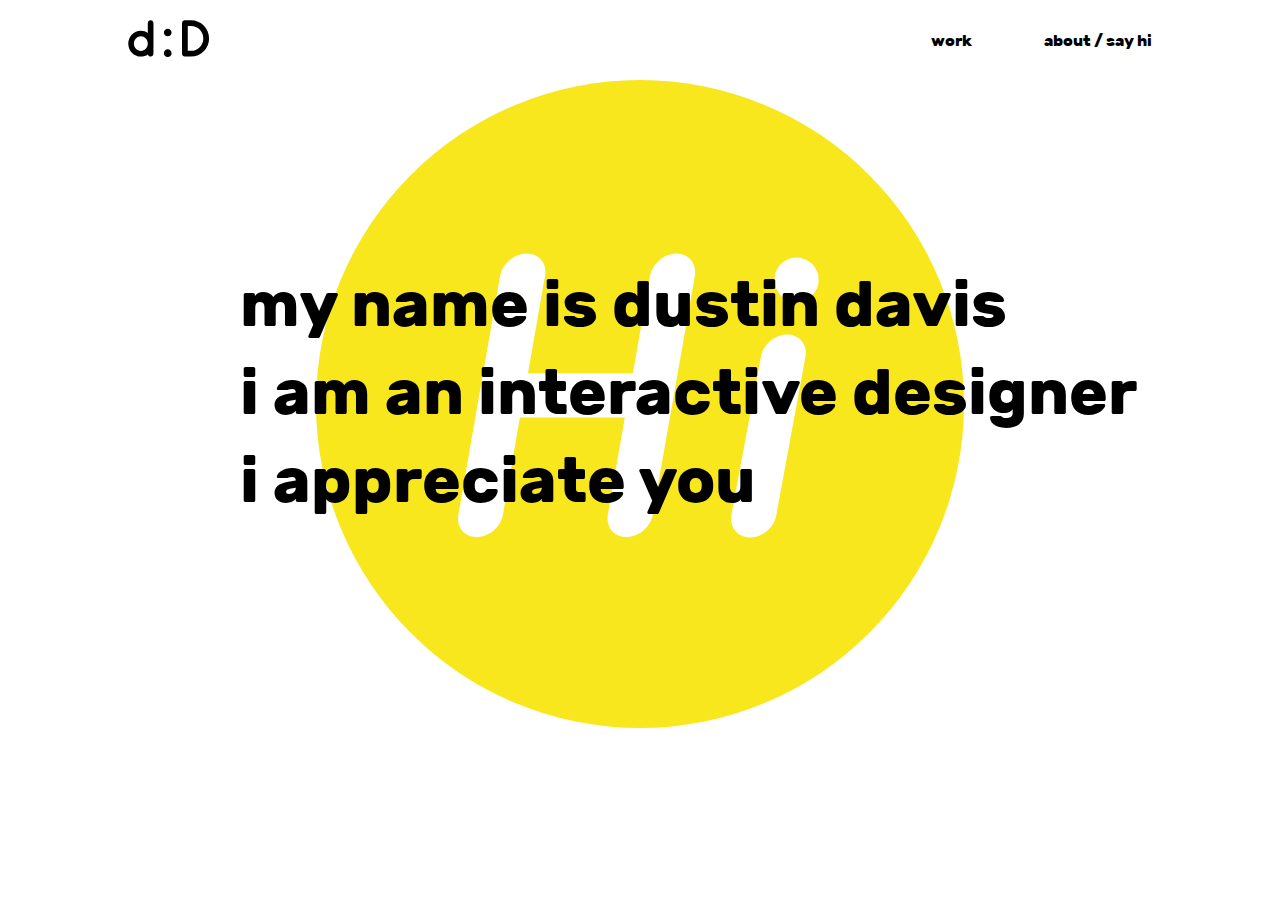
==== index.html @ ab39b5ce "replace junior dev with interactive designer on index" ====
<!DOCTYPE html>
<html>
  <head>
    <meta charset="utf-8">
    <title></title>
    <link rel="stylesheet" href="css/style.css" media="screen" title="no title" charset="utf-8">
  </head>
  <body>
    <div class="splash-animations container">
      <svg class="squigglemouth"version="1.1" id="Layer_1" xmlns="http://www.w3.org/2000/svg" xmlns:xlink="http://www.w3.org/1999/xlink" x="0px" y="0px"
      width="400px" height="400px" viewBox="0 0 200 200" enable-background="new 0 0 200 200" xml:space="preserve">
      <path fill-rule="evenodd" clip-rule="evenodd" fill="#0000FF" d="M148.562,124.019c-0.456,1.495-0.361,4.039-1.62,5.118
      c-1.292,1.106-3.087,1.49-4.553,0.503c-3.637-2.452-1.184-9.304-3.475-12.608c-0.663,1.575,0.051,3.821-0.022,5.499
      c-0.081,1.856-0.114,3.666,0.033,5.521c0.332,4.161,0.929,8.279,0.843,12.464c-0.071,3.334-2.995,6.627-6.522,4.971
      c-3.214-1.505-2.281-6.093-5.061-8.035c-0.984,0.852-0.834,3.869-1.013,5.074c-0.193,1.312-0.15,3.157-1.517,3.863
      c-3.74,1.933-7.462-0.954-8.256-4.576c-0.89-4.063-1.174-8.196-1.457-12.333c-0.255-3.709,0.976-7.062-0.949-10.591
      c-2.181,2.547-1.262,6.312-1.55,9.357c-0.398,3.874,0.734,7.791,0.429,11.68c-0.208,2.643-2.679,7.834-6.101,5.029
      c-2.618-2.146-1.814-6.879-3.214-9.768c-1.666,0.82,0.148,6.246-0.878,7.956c-1.237,2.063-4.437,2.573-5.591,0.13
      c-1.356-2.873-0.79-6.604-0.834-9.664c-0.047-3.191,0.183-6.387,0.062-9.579c-0.054-1.41-0.025-3.026-0.443-4.388
      c-0.226-0.735-1.478-2.224-2.233-0.968c-1.433,2.383,0.162,6.649,0.165,9.245c0.003,2.585,0.067,6.123-2.088,7.985
      c-2.836,2.45-4.762-0.556-5.175-3.112c-0.379-2.347-1.948-7.754-3.093-2.544c-0.693,3.152-0.207,6.554-0.075,9.751
      c0.28,5.224,0.581,12.864-6.596,12.402c-5.395-0.347-5.816-12.193-6.142-15.891c-0.13-1.482-0.613-2.983-0.405-4.484
      c0.204-1.472,0.292-2.223,0.082-3.734c-0.455-3.279-0.513-6.412-1.238-9.674c-1.957,0.181-1.543,4.978-1.492,6.317
      c0.107,2.721-0.218,5.51-0.22,8.245c-0.003,5.071,1.144,10.646-1.407,15.172c-0.91,1.599-3.837,1.657-5.139,0.521
      c-1.876-1.637-2.085-5.017-2.453-7.293c-0.459-2.843-0.884-5.682-1.231-8.54c-0.15-1.238-0.338-6.027-1.76-6.565
      c-0.12,2.223,0.422,4.526-0.071,6.725c-0.419,1.871-2.741,3.96-4.801,3.395c-2.088-0.574-2.811-3.913-3.452-5.644
      c-0.848-2.29-1.21-4.881-1.499-7.292c-0.623-5.205-1.151-10.478-2.091-15.635c-0.438-2.394-1.103-4.748-1.503-7.143
      c-0.15-0.896-0.551-2.176-0.323-3.079c0.255-1.009,0.969-1.415-0.292-2.377c-1.364,5.556,0.327,11.683-1.867,17.043
      c-0.948,2.321-4.992,4.46-6.727,2.188c-1.668-2.186-0.974-5.337-1.532-7.81c-1.215,0.965-0.475,5.971-0.381,7.317
      c0.222,3.209,0.031,6.199-0.335,9.393c-0.228,1.966-1.882,3.567-3.996,3.299c-2.899-0.368-4.214-3.135-4.545-5.873
      c-1.452-12.003,0.351-24.456-3.686-36.121c-1.436,0.588-1.267,4.298-1.271,5.561c-0.011,2.27-0.079,4.709-0.507,6.944
      c-0.669,3.48-2.812,7.329-7.041,5.386c-3.408-1.567-3.258-8.512-3.748-11.642c-0.239-1.523-1.3-5.18-0.334-6.53
      c0.99-1.394-0.204-4.738-0.439-6.298c-0.647-4.287-0.141-8.645-0.586-12.964c-0.388-3.765-1.938-8.734,0.798-11.932
      c2.304-2.693,7.241-4.705,9.315-0.772c0.789,1.494,0.878,11.598,2.167,11.638c0.485-2.526-0.211-6.412,2.189-8.098
      c2.566-1.81,5.47-2.113,7.132,1.003c1.561,2.926,1.081,7.242,1.447,10.458c0.115,1.006-0.418,9.361,1.354,8.986
      c0.233-2.756-1.604-6.156,0.334-8.817c1.839-2.526,5.222-2.738,6.727,0.005c0.62,1.13,0.587,2.576,0.631,3.827
      c0.011,0.311,0.805,4.34,1.6,2.545c0.514-1.13-0.116-2.491-0.15-3.624c-0.049-1.874-0.1-3.655-0.382-5.508
      c-0.422-2.772-1.565-6.892,1.551-8.551c2.953-1.572,5.44,1.7,5.913,4.358c0.578,3.248,0.264,6.615,0.745,9.917
      c0.472,3.241,0.476,6.967,1.915,9.943c1.1-1.377,0.312-3.55,1.171-5.146c1.11-2.065,3.845-2.959,5.967-1.979
      c3.04,1.385,1.771,8.112,3.632,10.694c1.004-1.17,0.998-3.975,1.042-5.432c0.052-1.725,0.065-3.392,0.283-5.1
      c0.209-1.639,0.326-3.812,1.591-5.065c0.911-0.902,3.661-2.509,4.872-1.527c2.981,2.417,2.631,7.678,3.029,11.089
      c0.257,2.207,0.237,11.977,3.056,12.323c1.803-4.036,1.534-8.156,1.435-12.467c-0.1-4.33-0.238-8.943,3.862-11.421
      c4.459-2.695,7.351,3.136,8.225,6.469c0.583,2.224,0.516,4.525,0.832,6.792c0.318,2.286-0.13,5.76,1.021,7.777
      c0.076-1.536-0.376-4.775,0.857-5.889c1.454-1.32,2.828-3.621,5.094-2.165c1.968,1.261,2.322,3.24,2.296,5.368
      c-0.019,1.592,0.356,5.542,2.059,6.279c1.81-3.575,0.287-8.378,0.795-12.238c0.42-3.199,4.731-5.694,6.969-2.661
      c2.467,3.338,1.585,8.914,2.472,12.835c0.669,2.934,2.156,2.401,2.479-0.236c0.269-2.167,0.215-4.277,0.112-6.453
      c-0.198-4.191-1.569-10.011-0.079-14.018c1.163-3.115,4.711-5.75,7.445-2.69c1.032,1.155,1.82,3.836,2.062,5.328
      c0.357,2.212,0.647,4.312,0.807,6.554c0.142,1.933,0.065,3.864,0.27,5.774c0.124,1.147,0.263,5.211,1.321,5.843
      c0.872-4.065-1.244-8.59,0.73-12.493c0.749-1.479,2.234-2.681,3.931-2.511c2.265,0.227,2.786,1.588,3.461,3.511
      c1.555-1.785,0.471-5.187,1.313-7.349c0.846-2.17,3.929-4.212,6.302-3.303c2.5,0.958,2.302,5.221,2.604,7.393
      c0.343,2.458,1.01,6.358,3.372,7.617c2.258-2.167,1.51-8.609,1.119-11.285c-0.516-3.539-0.311-8.409,1.364-11.661
      c1.309-2.542,6.516-5.087,7.894-1.075c0.719,2.09,1.271,4.084,1.291,6.305c0.014,1.604-0.013,4.494,0.998,5.849
      c1.179-3.398,0.03-8.625,4.623-9.872c2.167-0.588,3.061,0.746,3.885,2.56c0.341,0.75,0.206,1.955,0.936,2.447
      c0.984,0.665,1.107-1.523,1.169-1.976c0.358-2.665-0.139-5.568-0.21-8.25c-0.074-2.81-0.66-5.817,2.446-7.212
      c5.953-2.675,4.899,8.377,6.935,11.415c1.164-0.208,0.467-2.302,0.511-3.05c0.09-1.525,1.183-2.846,2.518-3.515
      c3.509-1.758,4.542,1.857,5.084,4.417c0.796-0.53,0.27-3.537,1.003-4.624c0.821-1.218,3.055-3.018,4.474-1.716
      c1.135,1.046,2.479,0.878,3.139,2.675c0.818,2.224,1.174,4.113,1.175,6.546c0.002,4.444,0.559,8.855,0.691,13.302
      c0.054,1.82-0.471,3.732-0.389,5.55c0.106,2.375,0.251,4.763,0.247,7.165c-0.004,2.771,1.245,11.099-3.555,11.008
      c-2.123-0.04-3.053-0.577-3.75-2.575c-0.786-2.256-0.831-4.808-0.996-7.173c-0.16-2.297-0.121-4.72-0.583-6.981
      c-0.753-3.68-2.018-1.152-1.76,1.218c0.227,2.094,0.474,3.94,0.31,6.039c-0.152,1.941-2.082,3.106-3.711,3.914
      c0.032-0.27,0.065-0.539,0.11-0.926c-0.551-0.037-1.073-0.074-1.672-0.117c0,3.833,1.289,7.84,1.698,11.677
      c0.35,3.279,1.623,8.476-0.576,11.39c-1.199,1.589-6.048,3.479-7.272,1.18c-1.861-3.518-1.476-7.266-2.386-11.056
      c-1.884,0.759-1.995,4.741-2.12,6.391c-0.259,3.431,0.385,6.813,0.083,10.237c-0.204,2.262-0.521,4.351-2.803,5.433
      c-1.166,0.553-2.883,0.256-3.883-0.538c-0.958-0.76-0.9-2.104-1.792-2.889c-2.184,2.382-0.36,8.846-0.285,11.703
      c0.085,3.321,0.048,8.226-4.275,8.898c-4.714,0.734-5.211-3.068-5.937-6.797c-0.796-4.094-1.727-8.117-2.308-12.245
      C148.698,123.996,148.631,124.008,148.562,124.019C148.531,124.121,148.631,124.008,148.562,124.019z M52.931,133.715
      c0.906-0.219,0.358-3.118,0.328-3.855c-0.079-1.917-0.338-3.567,0.896-5.175c0.688-0.896,2.084-1.303,3.232-1.145
      c1.886,0.261,2.122,1.472,2.78,3.065c0.826,2.03,2.096,21.029,4.767,20.201c1.161-0.356,0.675-6.409,0.616-7.453
      c-0.152-2.655-0.189-5.328-0.195-7.987c-0.008-4.321-0.852-10.317,1.863-13.909c1.029-1.361,3.605-2.947,5.078-1.266
      c1.706,1.948,1.54,4.617,1.667,7.076c0.141,2.711,0.762,5.402,0.652,8.102c-0.108,2.647,0.272,5.345,0.638,7.961
      c0.291,2.082,0.429,4.555,1.195,6.524c0.215,0.553,2.881,5.109,3.548,3.052c1.64-5.02,0.864-10.251,1.026-15.436
      c0.074-2.365,0.285-4.985,1.517-7.088c0.6-1.024,3.265-1.984,4.32-1.377c1.168,0.673,2.027,1.118,2.611,2.329
      c0.719,1.492,0.532,5.095,1.883,6.034c1.367-3.655-0.181-8.669-0.202-12.484c-0.021-3.846,4.33-6.96,7.641-4.21
      c2.802,2.331,1.275,9.532,1.282,12.727c0.004,2.162-0.029,4.323,0.039,6.485c0.049,1.558-0.302,4.245,0.908,5.445
      c0.299-1.974-0.388-3.981,0.28-5.919c0.494-1.434,2.649-4.458,4.497-3.312c1.761,1.088,2.719,2.974,2.816,5.001
      c0.075,1.564,0.058,4.883,1.984,5.427c1.308-2.274,0.292-6.039,0.109-8.509c-0.225-3.043-0.828-6.732-0.068-9.732
      c0.713-2.79,0.181-5.981,2.937-7.985c2.691-1.956,4.567,1.097,5.019,3.396c0.654,3.365,0.434,6.438,0.335,9.82
      c-0.086,2.934,0.466,6.231,0.893,9.147c0.248,1.69,0.979,5.005,3.177,5.158c1.768,0.131,1.551-6.125,2.241-7.354
      c1.259-2.242,3.521-2.5,5.429-1.143c1.028,0.731,1.965,0.825,2.607,2.003c0.657,1.207,0.199,2.788,0.768,4.064
      c0.304,0.681,1.795,2.783,2.357,1.054c0.483-1.493,0.374-3.323,0.337-4.877c-0.071-3.22-0.719-6.404-0.844-9.626
      c-0.089-2.279-1.812-17.009,3.052-15.526c6.249,1.998,1.796,11.699,5.789,15.051c1.101-2.502,0.231-5.106,3.226-6.433
      c2.763-1.224,4.03,1.323,4.307,3.741c0.312,2.737,0.397,5.46,1.243,8.135c0.493,1.559,0.578,8.011,3.231,7.783
      c2.639-0.227,1.477-5.862,1.379-7.256c-0.242-3.457-0.583-6.844-0.142-10.302c0.221-1.765,2.62-4.149,4.461-4.081
      c2.827,0.095,1.861,3.887,3.789,4.379c2.151-1.475,0.662-7.591,0.637-9.793c-0.042-3.61,0.165-6.941,1.828-10.218
      c0.677-1.335,5.161-3.922,6.047-1.407c0.573,1.609,0.74,2.9,0.898,4.568c0.107,1.132-0.162,4.74,1.162,5.26
      c0.777,0.3,0.952,1.806,2.2,0.987c1.059-0.694,0.873-3.271,0.83-4.312c-0.169-4.15-0.837-8.147-1.57-12.224
      c-0.456-2.538-2.214-7.495-0.881-9.876c0.421-0.752,2.633-1.243,3.326-0.839c1.229,0.729,1.459,0.056,2.356,1.592
      c0.705-2.907-1.804-6.564,0.135-9.243c1.686-2.331,5.906-3.169,6.593,0.225c0.729,3.602,0.614,7.208,1.007,10.842
      c0.147,1.367,0.13,4.236,1.331,5.165c1.332,1.036,1.269-2.32,1.283-2.946c0.074-3.347,0.107-6.806-0.153-10.141
      c-0.265-3.445,0.296-6.958,0.058-10.447c-0.243-3.545-0.362-7.192-0.909-10.705c-0.238-1.531-0.116-3.297-0.65-4.755
      c-0.1-0.273-1.602-1.508-2.156-1.675c-0.764,1.973,0.273,6.159-2.361,7.197c-1.686,0.665-3.13,0.314-3.956-1.263
      c-0.519-0.99-0.209-3.557-1.3-4.107c-1.359,0.83-0.18,3.694-0.61,5.027c-0.613,1.896-3.167,3.158-4.996,2.259
      c-1.824-0.896-2.245-3.239-2.579-5.014c-0.262-1.406-0.374-6.44-1.879-6.999c-1.397,1.188-0.357,5.145-0.269,6.786
      c0.14,2.573,0.354,5.454-0.247,7.983c-0.384,1.616-3.021,4.225-4.738,3.585c-2.806-1.044-1.88-4.181-3.865-5.666
      c-2.262,3.135,0.019,9.55-4.748,10.604c-4.303,0.964-3.785-8.822-4.116-11.194c-0.14-0.995-0.709-4.862-2.46-3.656
      c-1.706,1.171-1.785,4.213-1.966,6.049c-0.47,4.789,0.651,9.456-0.074,14.252c-0.57,3.765-3.013,7.959-7.119,4.809
      c-1.41-1.082-1.807-3.196-2.271-4.827c-0.635-2.228-1.083-4.305-1.427-6.66c-0.103-0.706-0.073-1.913-0.529-2.514
      c-0.825-1.086-1.784,0.517-2.006,1.109c-0.833,2.22-0.108,4.792-0.976,6.988c-0.561,1.422-1.715,3.044-3.331,3.288
      c-2.352,0.356-3.019-2.642-3.712-4.274c-2.893,1.287-0.704,8.619-1.109,11.141c-0.26,1.607-0.417,4.07-2.258,4.721
      c-1.836,0.65-3.43-0.609-4.12-2.204c-1.516-3.506-1.896-9.061-1.642-12.818c0.143-2.109-0.521-4.102-0.848-6.15
      c-0.222-1.39-0.632-4.114-2.267-4.631c-2.505,3.049-1.3,8.62-1.067,12.3c0.253,4.012,1.018,9.354-1.278,12.91
      c-2.734,4.235-6.677,0.707-7.368-2.931c-0.424-2.23-0.683-4.524-0.818-6.789c-0.077-1.302-0.013-4.675-1.648-5.156
      c-1.11,1.752-0.959,4.899-0.815,6.933c0.138,1.937,0.608,7.719-1.62,8.819c-3.125,1.507-5.43,0.325-6.646-2.909
      c-0.992-2.637-0.29-5.777-1.714-8.217c-2.245,2.489,0.536,7.255-2.923,9.484c-4.328,2.79-4.947-3.328-5.039-6.223
      c-0.078-2.452-0.366-4.912-0.597-7.354c-0.094-0.993-0.159-1.994-0.285-2.982c-0.148-1.152-0.9-2.211-1.018-3.311
      c-0.116-1.086-1.789-3.939-3.18-2.885c-1.396,1.057-1.647,3.668-1.751,5.245c-0.291,4.38,0.151,8.594-0.458,12.968
      c-0.375,2.699-1.61,8.464-5.843,6.455c-2.222-1.051-2.67-1.824-3.294-4.226c-0.506-1.945-0.752-3.95-0.985-5.939
      c-0.274-2.314-0.539-4.628-0.746-6.95c-0.194-2.176-0.037-4.7-1.467-6.491c-1.654,2.004-1.438,5.622-1.49,8.102
      c-0.05,2.375-0.085,5.967-1.462,7.99c-1.679,2.467-5.145,1.195-6.201-1.012c-0.696-1.455-1.082-2.936-1.371-4.515
      c-0.177-0.967-0.13-4.581-1.294-4.894c-1.363,2.192-0.395,5.293-2.339,7.222c-1.62,1.606-3.984,1.344-5.269-0.412
      c-3.357-4.588-1.333-11.169-3.493-16.128c-0.655,1.771,0.38,4.256,0.332,6.116c-0.056,2.174-0.685,3.881-2.788,4.662
      c-6.017,2.235-5.354-4.426-6.52-8.035c-1.301-0.082-0.396,4.091-0.287,4.715c0.402,2.246,0.786,4.179-1.808,5.227
      c-4.994,2.016-6.094-2.595-6.221-6.663c-0.136-4.359,0.593-10.345-1.342-14.359c-1.067-2.221-2.129,2.334-2.191,2.779
      c-0.243,1.73,0.066,3.857-1.153,5.319c-0.74,0.888-2.996,2.276-4.18,1.689c-2.304-1.134-2.632-3.716-2.958-6.008
      c-0.352-2.474-0.333-4.849-0.901-7.304c-0.604-2.564-3.19-0.757-3.741,0.904c-1.279,3.859,0.186,8.973,0.42,12.945
      c0.308,5.202,0.42,10.415,0.663,15.619c0.04-0.002,0.079-0.004,0.119-0.004c0-0.76,0-1.521,0-2.281
      c0.642,4.276-0.319,8.555,0.284,12.773c0.261,1.829,0.972,3.546,1.487,5.311c0.623,2.14,2.351,0.251,2.562-0.965
      c0.678-3.891,0.435-7.797,0.987-11.676c0.249-1.752,0.914-3.314,2.566-4.167c1.161-0.599,3.162-1.41,4.125-0.097
      c1.865,2.542,1.934,7.087,2.316,10.113c0.413,3.319,1.033,6.528,1.244,9.883c0.254,4.049,0.119,8.163,0.2,12.223
      c0.065,3.251-0.092,6.983,2.948,8.949c0.333-4.567,0.163-8.999,0.238-13.564c0.039-2.323,0.232-4.204,1.431-6.262
      c0.419-0.719,3.743-3.476,4.382-1.803c0.729,1.915,0.955,3.886,1.045,5.931c0.043,0.984-0.119,2.456,0.521,3.298
      c0.51,0.669,1.355,0.26,1.597-0.41c1.374-3.801,0.547-8.311,0.829-12.292c0.15-2.124,0.39-4.06,1.779-5.771
      c0.938-1.164,3.616-1.37,4.621-0.201c1.35,1.571,1.731,4.478,1.771,6.466c0.051,2.515,0.311,4.714,0.701,7.218
      c0.702,4.502,1.186,9.001,1.752,13.518C49.725,124.611,50.227,130.032,52.931,133.715C53.02,133.693,52.749,133.467,52.931,133.715z
      M42.159,64.84c0.143-1.745,0.573-3.525-0.558-5.136C41.385,61.454,41.712,63.15,42.159,64.84z M83.333,148.645
      c-0.195,0.379-0.376,0.729-0.557,1.08C83.133,149.451,83.504,149.18,83.333,148.645z M192.253,57.466
      c0.049,0.038,0.098,0.079,0.149,0.119c0.096-0.104,0.076-0.194-0.061-0.27C192.318,57.358,192.294,57.399,192.253,57.466
      C192.302,57.504,192.294,57.399,192.253,57.466z"/>
    </svg>

    <svg class="totem" version="1.1" id="Layer_1" xmlns="http://www.w3.org/2000/svg" xmlns:xlink="http://www.w3.org/1999/xlink" x="0px" y="0px"
    width="200px" height="200px" viewBox="0 0 200 200" enable-background="new 0 0 200 200" xml:space="preserve">
      <path fill-rule="evenodd" clip-rule="evenodd" fill="#0000FF" d="M176.712,42.707c-2.321,6.131-7.697,8.173-11.761,12.855
    c-3.659,4.217-6.884,8.831-10.208,13.308c-4.111,5.538-9.371,10.329-14.246,15.184c-4.661,4.644-9.015,9.568-13.611,14.269
    c-2.273,2.324-4.341,4.708-6.229,7.344c-0.663,0.926-4.352,5.38-5.243,2.327c-0.885-3.027,2.585-5.17,4.117-7.231
    c0.254-0.343,1.677-2.083,0.866-2.542c-0.999-0.562-1.679,0.807-2.439,1.255c-0.817,0.482-2.058,0.554-1.88-0.756
    c0.188-1.37,1.454-2.551,2.362-3.488c2.326-2.396,4.684-5.016,6.761-7.632c0.739-0.931,1.238-2.033,2.219-2.76
    c0.888-0.659,3.031-1.341,2.08,0.546c-0.408,0.808-4.66,5.287-3.441,6.026c0.357,0.214,3.916-2.839,4.342-3.226
    c2.576-2.34,5.05-4.75,7.595-7.119c4.789-4.456,9.461-8.876,13.866-13.688c1.21-1.322,11.036-12.616,8.88-13.822
    c-2.665-1.489-10.062,12.657-12.065,10.646c-1.035-1.042,1.963-2.523,1.177-3.195c-0.743-0.637-5.251,5.75-4.842,6.026
    c0.209,0.141,1.694-1.649,2.485-1.597c2.602,0.171-3.588,6.086-4.261,6.657c-2.913,2.474-5.644,5.523-8.216,8.349
    c-0.326,0.358-1.942,2.213-2.384,0.94c-0.456-1.302,1.61-3.071,2.358-3.887c1.354-1.478,2.864-2.805,4.106-4.383
    c0.13-0.166,2.339-2.633,0.943-2.522c-1.346,0.11-3.001,2.131-3.915,3c-1.607,1.527-3.098,3.176-4.718,4.688
    c-1.537,1.435-2.85,3.083-4.389,4.516c-1.396,1.298-3.265,2.535-4.272,4.172c-0.821,1.328-2.25,2.38-3.234,3.602
    c-1.363,1.692-2.679,3.421-4.074,5.087c-2.897,3.458-5.217,7.454-8.329,10.715c-0.967,1.008-2.521,0.851-1.734-0.873
    c0.862-1.909,2.416-3.425,3.334-5.307c1.848-3.779,5.082-7.22,7.717-10.47c2.441-3.009,5.221-5.715,7.631-8.734
    c2.717-3.403,6.383-5.583,9.427-8.611c2.701-2.686,5.361-5.309,8.313-7.732c1.646-1.351,3.284-2.712,4.94-4.054
    c0.68-0.551,1.529-1.118,1.999-1.886c0.613-1-0.776-1.254-1.375-0.827c-1.182,0.84-7.517,7.075-8.88,5.678
    c-1.439-1.472,6.564-6.248,5.079-7.771c-1.156-1.18-13.163,12.169-12.801,12.445c0.054,0.04,6.72-5.134,5.343-1.548
    c-0.94,2.447-4.834,4.908-6.744,6.582c-5.41,4.736-10.379,9.565-14.653,15.441c-1.943,2.671-4.126,5.131-6.076,7.813
    c-0.481,0.661-4.688,7.539-5.627,4.658c-1.045-3.204,10.409-12.118,8.964-13.823c-0.729-0.865-2.552,2.337-3.483,2.275
    c-2.385-0.158,2.743-5.253,3.188-5.601c2.384-1.862,4.584-3.623,6.754-5.757c0.551-0.541,6.042-4.771,5.806-5.208
    c-0.269-0.498-15.651,12.999-17.154,14.532c-1.068,1.088-2.042,2.815-3.492,3.427c-2.57,1.084-1.898-2.191-1.137-3.475
    c2.006-3.376,5.312-6,8.35-8.37c3.138-2.448,5.786-5.519,8.812-8.114c3.584-3.072,6.91-6.568,10.317-9.838
    c0.443-0.426,3.105-2.624,2.661-3.495c-0.855-1.671-3.953,0.858-4.632,1.477c-1.037,0.948-7.301,8.635-8.515,7.492
    c-1.728-1.625,1.502-2.584,1.017-3.374c-0.544-0.878-6.736,6.234-7.397,6.912c-0.397,0.408-3.494,3.253-3.613,1.082
    c-0.03-0.529,1.537-2.091,0.987-2.503c-0.941-0.708-3.457,2.909-4.097,3.6c-0.586,0.634-1.61,2.199-2.531,2.333
    c-1.304,0.189-1.445-1.495-1.119-2.317c1.011-2.543,4.067-4.994,5.974-6.896c2.365-2.36,4.494-4.906,6.529-7.554
    c1.84-2.396,3.814-4.635,5.756-6.944c1.31-1.556,5.395-3.4,3.171,0.228c-0.761,1.241-10.734,12.152-10.121,12.812
    c1.682,1.805,14.269-16.454,16.414-16.234c3.306,0.339-4.221,7.585-5.004,8.388c-0.231,0.236-3.271,3.78-1.918,3.512
    c1.913-0.381,4.446-2.812,5.8-4.159c2.359-2.346,5.747-7.197,1.858-9.835c-3.584-2.432-8.586,0.816-11.285,3.14
    c-3.021,2.601-5.557,5.816-8.356,8.646c-3.022,3.055-6.38,6.437-8.796,9.999c-2.276,3.355-5.881,7.435,0.169,8.259
    c1.087,0.148,3.081,1.531,1.507,2.608c-1.434,0.98-4.856,0.792-4.633,3.395c0.168,1.964,2.941,1.485,3.088,3.155
    c0.136,1.521-1.397,2.969-2.458,3.784c-1.317,1.013-2.912,1.491-2.598,3.543c0.343,2.24,1.702,3.902,1.182,6.342
    c-0.667,3.148-7.176,4.783-7.675,0.896c-0.222-1.734,0.699-4.301-1.165-5.409c-1.925-1.143-4.598,0.476-6.174-1.596
    c-2.235-2.939,4.538-6.25-0.424-8.422c-1.564-0.685-3.091-0.765-3.746-2.656c-0.846-2.44,0.17-4.703,2.052-6.178
    c2.165-1.698,5.044,1.707,6.973-0.278c1.994-2.05,0.638-6.776-1.075-8.629c-0.884,0.284-0.951-1.597-1.48-2.519
    c-1.365-2.378-2.829-4.658-4.345-6.941c-2.651-3.988-5.134-8.338-9.36-10.857c-3.319-1.978-9.259-3.112-12.467-0.189
    c-3.57,3.252,5.197,11.624,6.208,10.75c0.526-0.454-2.621-5.35-3.05-5.892c-0.703-0.888-1.954-2.054-1.906-3.308
    c0.063-1.719,2.26-1.001,2.913-0.22c0.883,1.055,9.871,13.022,10.539,12.531c1.274-0.934-7.345-11.183-7.621-12.493
    c-0.189-0.883,0.951-1.318,1.597-1.232c1.112,0.147,2.088,1.702,2.747,2.477c1.775,2.092,3.621,3.961,5.194,6.252
    c3.138,4.566,6.766,8.656,10.057,13.09c1.456,1.961,0.996,4.159-1.759,2.53c-1.994-1.178-3.178-5.029-5.575-5.234
    c-1.333-0.116,1.241,3.128,0.981,3.979c-0.723,2.379-2.853-0.114-3.49-0.934c-0.583-0.75-6.562-9.498-7.607-8.208
    c-0.476,0.587,1.357,1.821,1.215,2.593c-0.36,1.958-2.947,0.617-3.645-0.211c-2.38-2.814-5.085-5.448-7.828-7.908
    c-0.367-0.329-2.728-2.889-3.208-1.709c-0.479,1.177,1.45,3.226,2.084,4.011c2.344,2.906,5.064,5.544,7.505,8.376
    c2.519,2.921,4.805,5.976,7.194,8.996c1.312,1.659,6.365,5.806,4.573,8.423c-1.666,2.433-5.02-2.124-5.8-3.148
    c-0.168-0.221-1.757-2.822-2.439-1.712c-0.456,0.742,2.353,3.312,2.785,3.818c4.06,4.75,8.536,9.303,12.258,14.309
    c0.344,0.462,2.247,2.653,0.963,3.163c-1.539,0.616-2.401-1.028-3.294-2.009c-2.566-2.82-5.039-5.755-7.423-8.729
    c-3.816-4.76-7.93-9.187-11.774-13.926c-1.161-1.431-2.316-2.828-3.28-4.404c-0.909-1.493,0.635-2.039,1.598-1.083
    c0.753,0.748,4.646,6.842,5.523,6.488c0.598-0.239-6.224-9.226-6.758-10.018c-1.075-1.592-2.243-3.109-3.285-4.726
    c-0.47-0.729-0.937-1.611-1.59-2.198c-0.99-0.889-1.842,0.108-1.218,1.167c1.104,1.861,2.789,3.145,4.026,4.879
    c0.632,0.887,0.671,3.667-1.011,2.369c-1.549-1.195-2.983-2.971-4.054-4.598c-0.805-1.226-2.53-4.495-4.175-4.75
    c-2.209-0.342,0.708,3.528,0.959,3.811c1.617,1.819,3.326,3.549,4.952,5.359c2.883,3.209,6.171,6.288,8.643,9.836
    c2.601,3.736,5.412,7.262,8.216,10.844c1.339,1.713,2.418,3.598,3.747,5.312c1.349,1.739,3.084,4.565,5.004,5.68
    c1.56,0.911,2.609,3.138,3.873,4.411c0.971,0.977,0.654,3.622-0.945,2.348c-3.706-2.948-6.712-7.062-9.689-10.725
    c-2.928-3.601-5.776-7.339-9.011-10.675c-1.586-1.637-3.31-3.106-5.047-4.577c-1.462-1.236-3.765-3.971-5.738-4.215
    c-1.673-0.207,1.896,3.695,2.119,3.93c0.592,0.625,1.57,3.601-0.265,2.461c-3.975-2.469-7.097-8.006-9.957-11.638
    c-0.514-0.652-3.073-3.296-1.912-4.154c1.173-0.866,2.848,1.309,3.619,1.871c0.849,0.616,0.377-0.811,0.258-0.97
    c-0.684-0.918-1.47-1.752-2.275-2.562c-0.759-0.765-1.527-1.53-2.142-2.42c-0.25-0.517-0.593-0.952-1.03-1.308
    c-0.563-0.09-0.768,0.128-0.613,0.656c0.493,0.844,1.877,1.882,1.059,3.041c-0.809,1.144-1.733,0.051-2.451-0.702
    c-2.193-2.299-4.38-5.335-5.914-8.116c-0.466-0.845-1.25-2.222-2.229-2.544c-1.388-0.458-0.153,2.125-0.013,2.357
    c1.722,2.849,3.876,5.538,5.873,8.197c4.197,5.59,8.105,11.412,12.742,16.661c1.253,1.419,10.91,12.88,11.942,12.13
    c1.521-1.105-5.356-6.133-4.696-8.049c0.954-2.768,7.963,5.749,8.792,6.79c1.324,1.664,2.58,3.397,3.968,5.009
    c1.294,1.502,3.171,3.01,3.828,4.946c1.082,3.218-3.014,0.635-3.714-0.068c-1.699-1.699-2.9-1.057-1.293,1.016
    c0.993,1.281,8.491,6.953,5.589,8.557c-2.997,1.659-8.45-5.625-10.178-7.571c-6.628-7.477-13.109-15.455-18.938-23.574
    C40.267,71.62,34.736,64.698,30.132,57.23c-2.15-3.488-4.581-7.065-5.486-11.138c-0.399-1.801-0.042-4.113,0.957-5.68
    c1.255-1.963,3.99,2.929,4.71,3.829c2.633,3.29,5.183,6.921,8.572,9.51c1.623,1.239,3.248,1.636,5.247,1.655
    c2.959,0.03-1.331-3.825-1.643-4.068c-3.199-2.492-6.867-4.668-9.64-7.659c-1.206-1.301-2.565-2.495-2.87-4.342
    c-0.558-3.395,1.643-3.641,3.806-1.9c3.149,2.534,5.835,5.9,9.328,8.005c1.248,0.751,3.394,3.432,4.963,2.833
    c2.089-0.798-3.101-3.575-3.529-3.848c-1.543-0.985-9.285-5.353-5.132-7.501c3.79-1.958,7.836,3.387,10.758,5.357
    c0.897,0.604,5.089,0.862,4.268-1.335c-0.399-1.069-2.851-1.99-3.643-2.974c-2.321-2.89,5.185-5.866,7.219-5.198
    c1.321,0.434,3.13,1.205,2.657,2.978c-0.474,1.779-2.312,2.086-3.006,3.61c-1.891,4.149,8.028,4.436,8.051,1.181
    c0.013-1.785-1.946-2.833-2.083-4.577c-0.147-1.877,1.838-3.016,3.442-3.28c1.742-0.287,3.641,0.084,4.683,1.621
    c1.202,1.779-1.001,2.437-1.951,3.591c-3.069,3.727,7.737,2.958,9.265,2.687c1.75-0.311,4.462-0.44,2.557-2.323
    c-1.937-1.915-4.086-3.445-6.248-5.085c-2.787-2.129-7.499-3.464-10.988-3.362c-3.865,0.114-7.693,2.06-11.488,2.859
    c-3.706,0.781-8.201,1.532-11.133-1.368c-0.845-0.834-2.173-4.261,0.342-3.471c0.647,0.203,4.045,3.142,3.867,0.831
    c-0.172-2.29-7.662-7.248-5.19-9.707c1.604-1.596,7.267,7.212,8.863,5.27c1.012-1.231-6.159-6.732-6.978-7.574
    c-2.037-2.09-7.866-8.027-4.394-11.032c1.323-1.142,8.002,7.32,9.171,8.415c1.435,1.343,2.636,3.284,4.102,4.719
    c0.804,0.786,1.617,1.586,2.512,2.271c0.777,0.6,1.576-0.729,2.095-1.246C61.91,14.05,70.56,9.515,78.267,7.071
    c4.283-1.358,8.293-1.69,12.755-1.583c4.623,0.111,9.747-0.047,14.114,1.535c7.315,2.652,14.45,4.862,20.525,10.054
    c1.401,1.198,2.738,2.578,4.378,3.456c1.652,0.882,2.524,2.789,3.888,1.002c2.836-3.717,5.498-7.603,8.255-11.384
    c0.946-1.297,2.488-3.492,4.282-3.466c1.993,0.029,2.645,1.928,1.807,3.489c-1.875,3.497-5.581,6.553-8.325,9.373
    c-0.696,0.716-4.682,5.917-1.192,4.609c1.893-0.709,5.377-4.295,6.23-6.138c0.599-1.291,1.943-1.668,3.145-1.078
    c1.153,0.566,0.044,2.53-0.44,3.23c-0.596,0.862-5.945,6.564-5.244,7.232c1.638,1.542,4.92-5.827,7.334-4.015
    c2.569,1.926-6.193,7.47-7.428,8.417c-3.379,2.596-8.501,1.352-12.306,0.794c-4.543-0.665-7.466-0.775-11.857,1.033
    c-0.819,0.337-8.269,5.986-6.765,6.707c1.439,0.693,11.333,4.262,12.225,1.583c1.087-3.262-7.535-3.953-1.957-6.504
    c1.709-0.782,4.122-1.067,5.904-0.409c2.597,0.954-1.221,2.623-1.462,3.767c-0.8,3.785,8.347,2.561,4.609-1.53
    c-1.995-2.185,6.527-4.866,8.284-2.625c1.223,1.558-1.699,3.634-2.549,4.668c-1.097,1.335,0.715,3.902,2.273,3.825
    c3.181-0.156,7.232-5.741,9.412-7.815c1.247-1.187,2.631-2.814,4.416-3.161c2.403-0.465,0.668,3.779,0.185,4.492
    c-2.121,3.124-7.769,6.344-7.763,10.407c0.007,2.352,3.219-0.355,3.562-0.717c1.498-1.583,2.9-3.112,4.267-4.81
    c1.254-1.559,2.818-2.828,4.125-4.342c1.531-1.776,3.311-4.214,5.695-4.852c4.384-1.171,1.544,3.689,0.644,5.337
    c-1.533,2.808-3.372,5.164-5.673,7.387c-1.438,1.391-5.095,4.389-5.616,6.344c-0.267,1.008-1.261,1.356-1.674,2.244
    c-0.688,1.474,0.465,2.02,1.734,1.34c2.812-1.502,4.677-4.704,7.014-6.778c2.205-1.954,4.042-4.528,6.104-6.665
    c2.114-2.191,4.3-5.637,7.249-6.682C177.574,33.018,176.712,39.856,176.712,42.707C176.582,43.05,176.712,40.591,176.712,42.707z
    M86.741,26.827c-0.181,1.638,0.479,3.413,0.885,4.981c0.62,2.387,2.385,3.576,3.603,5.553c0.72,1.162,3.906,1.037,3.104-0.544
    c-0.972-1.896-1.552-2.94,1.024-3.972c1.681-0.673,3.75-0.427,4.625,1.378c0.665,1.38-1.266,3.021,1.147,3.801
    c2.853,0.92,5.13-7.27,5.37-9.03c0.973-7.158,1.649-21.274-8.526-21.687C88.161,6.91,85.719,19.227,86.741,26.827
    C86.646,27.68,86.568,25.545,86.741,26.827z M50.989,31.081c0.645-0.038,1.265-0.007,1.64-0.635c0.628-1.039-1.68-0.68-1.898-1.471
    c-0.405-1.466,1.996-1.665,2.759-1.315c1.185,0.542,3.048,1.964,4.423,1.64c1.945-0.459,3.84-1.172,5.655-2.008
    c3.076-1.417,6.089,2.636,9.568,1.976c3.448-0.653,4.836,4.357,7.714,5.409c1.527,0.558,2.773,0.642,3.783,2.087
    c0.413,0.59,1.957,2.853,2.84,1.187c0.577-1.091-1.697-3.132-2.182-3.881c-0.855-1.323-1.506-2.979-2.1-4.444
    c-1.32-3.255-2.003-7.534-1.174-10.972c0.493-2.034,0.985-4.062,1.5-6.091c0.211-0.845,2.317-3.859,1.675-4.587
    c-2.122-2.424-5.195,7.334-5.437,8.044c-0.648,1.899-0.23,4.692-0.034,6.646c0.107,1.05,2.308,5.378,0.811,5.561
    c-2.399,0.294-2.785-6.825-2.954-8.294c-0.202-1.756-0.098-3.59,0.275-5.319c0.139-0.644,1.544-3.172,1.065-3.774
    c-1.592-1.997-3.373,6.085-3.4,6.581c-0.175,3.177,0.027,7.079,2.008,9.73c0.583,0.777-0.257,1.284-0.976,0.972
    c-1.312-0.571-1.982-2.244-2.361-3.495c-0.982-3.245-0.804-6.505-1.537-9.744c-0.115-0.509-0.553-1.779-1.159-0.757
    c-0.668,1.127-0.217,3.425-0.206,4.69c0.014,1.568,0.626,3.221,0.938,4.752c0.128,0.628-0.111,3.931-1.462,2.865
    c-2.609-2.068-1.086-7.572-3.008-10.15c-1.301-1.757-0.634,3.196-0.601,3.368c0.309,1.597,0.714,3.163,0.842,4.783
    c0.068,0.852-0.937,1.758-1.681,1.026c-1.081-1.064-1.633-3.523-2.267-4.903c-0.192-0.42-1.611-3.123-2.173-1.477
    c-0.421,1.232,0.892,2.913,1.295,4.037c0.226,0.629,0.778,2.095-0.164,2.451c-1.435,0.545-1.956-1.082-2.742-1.983
    c-0.443-0.517-0.959-0.947-1.549-1.288c-0.335-0.188-1.89-0.021-1.085,0.684c0.879,0.768,1.779,2.623,0.962,3.703
    c-0.678,0.897-2.886,0.164-3.551-0.366c-1.263-1.003-2.982-1.295-4.408-0.466C48.071,27.341,47.455,30.795,50.989,31.081
    C51.228,31.067,50.819,31.067,50.989,31.081z M93.517,49.59c-0.711,0.102-5.083-0.214-4.714-1.766c0.546-2.3,6.206,0.917,6.94-0.974
    c0.426-1.116-2.418-1.627-2.964-1.649c-2.535-0.107-4.272-0.091-6.722,0.568c-3.785,1.021,0.082,6.788,0.906,8.29
    c1.946,3.549,3.159,8.956,6.374,11.581c2.131,1.742,1.613-0.36,2.903-1.159c1.672-1.037,1.191,1.499,2.182,1.348
    c3.154-0.485,5.901-5.061,7.434-7.347c2.057-3.07,5.363-7.072,5.021-10.939c-0.215-2.513-2.341-2.195-4.213-2.168
    c-1.958,0.028-4.01-0.703-5.951-0.139c-1.716,0.5,1.636,0.514,1.668,0.511c1.129-0.123,3.85-0.13,3.606,1.58
    c-0.359,2.581-7.244-0.045-6.977,1.804c0.125,0.87,4.99-0.495,5.816,0.835c1.287,2.072-4.707,2.239-5.498,2.55
    c-0.244,0.096-1.619,1.135-0.292,1.161c1.201,0.024,2.986-0.79,4.121-0.172c2.946,1.605-4.073,3.556-4.132,3.702
    c-0.37,0.886,5.166,1.572,1.921,3.339c-0.617,0.335-1.905,0.122-2.391,0.644c-0.625,0.673-0.111,2.521-1.603,2.281
    c-1.097-0.177-0.927-1.382-0.765-2.145c0.172-0.8-1.767-0.719-2.276-0.89c-2.237-0.741,3.509-2.161,1.786-2.953
    c-1.088-0.5-5.302,0.423-3.84-2.219c0.52-0.94,1.592-0.322,2.408-0.594c0.092-0.031,3.11-0.123,1.524-0.943
    c-1.103-0.571-6.368,0.098-5.614-2.388c0.518-1.677,5.636,0.457,5.618-1.284C95.79,49.384,93.571,49.59,93.517,49.59
    C92.298,49.765,93.928,49.59,93.517,49.59z M126.819,25.832c-0.032-0.644,0.085-5.116-1.32-4.677
    c-0.888,0.277-0.382,4.224-0.484,5.012c-0.15,1.151-2.175,3.538-2.222,1.212c-0.055-2.464,0.186-4.946,0.147-7.424
    c-0.01-0.704-0.931-3.879-2.104-3.505c-1.155,0.368,0.139,4.495,0.19,5.326c0.11,1.76,0.15,4.314-1.052,5.757
    c-1.797,2.156-1.421-3.026-1.363-3.602c0.235-2.333,0.081-4.601-0.574-6.855c-0.058-0.198-2.142-5.117-2.573-3.427
    c-0.424,1.663,0.655,3.991,0.972,5.618c0.448,2.307,0.131,4.808-0.508,7.054c-0.143,0.501-2.45,4.182-2.686,1.885
    c-0.212-2.184,0.519-4.492,0.729-6.656c0.231-2.378,0.011-4.722-1.004-6.91c-0.253-0.545-2.513-4.274-3.474-3.566
    c-0.447,0.332,1.741,7.083,1.839,8.113c0.4,4.208-0.552,7.565-1.927,11.48c-0.421,1.199-3.932,6.819-3.12,7.785
    c1.031,1.237,1.644-0.188,2.1-0.911c0.711-1.128,2.207-0.375,3.106-1.31c1.991-2.079,1.396-4.969,4.709-5.81
    c1.564-0.398,2.78,1.062,4.338,0.666c1.272-0.323,2.023-1.545,3.261-1.891c2.93-0.816,5.019,1.903,7.735,1.054
    c1.626-0.509,3.185-1.719,4.876-0.694c1.17,0.709-0.869,2.373,0.929,2.484c1.561,0.097,2.343-1.352,1.776-2.682
    c-0.589-1.383-1.791-1.399-3.076-1.585c-1.623-0.234-1.335-0.979-1.344-2.228c-0.004-0.924-1.064-0.65-1.392-0.176
    c-0.571,0.824-0.039,2-0.53,2.89c-0.746,1.362-2.3-0.057-2.327-1.087c-0.035-1.451,0.223-3.003-0.646-4.267
    c-0.691-1.01-0.846,0.813-0.858,1.095c-0.046,1.057,0.765,4.76-1.198,4.606C126.436,28.501,126.819,26.707,126.819,25.832
    C126.787,25.187,126.819,26.393,126.819,25.832z M97.432,85.471c-0.66,0.042-3.137-0.103-2.193-1.476
    c0.438-0.644,2.34-0.962,2.488-1.453c0.314-1.073-6.325,0.039-4.523-2.787c0.896-1.411,6.176-0.76,6.176-1.914
    c0-1.815-8.052,0.149-8.931,0.244c-1.82,0.197-3.462,0.204-5.279,0.543c-1.546,0.291-2.508,2.566-0.872,3.453
    c1.426,0.772,2.729-0.76,3.79-1.478c1.675-1.134,3.116,1.959,1.768,2.968c-0.24,0.18-3.857,0.783-1.946,2.003
    c0.88,0.563,3.9-0.748,3.363,1.404c-0.351,1.409-3.77,1.601-2.831,3.062c1.152,1.802,2.783-1.048,4.341,0.541
    c-0.107-0.11,1.734,5.273,2.423,2.44c0.338-1.383-1.139-4.422,1.164-4.751C98.331,87.992,100.666,85.025,97.432,85.471
    C96.678,85.519,97.748,85.428,97.432,85.471z M94.051,71.07c0.006-0.567-0.142-1.788-1.04-1.642
    c-0.447,0.072-1.059,4.986-0.898,5.146C92.962,75.406,94.063,71.467,94.051,71.07C94.053,70.817,94.094,72.402,94.051,71.07z
    M95.897,72.118c0.009,0,0.019,0.001,0.026,0.001c0,0.376,0.336,2.714,1.218,2.099c0.529-0.368-0.106-3.31,0.104-4.027
    c0.097-0.329-0.071-1.04-0.562-0.574C95.958,70.303,96.002,71.191,95.897,72.118C95.906,72.119,95.955,71.607,95.897,72.118z"/>
      <path fill-rule="evenodd" clip-rule="evenodd" fill="#0000FF" d="M71.267,153.218c0-6.153,0.639-12.366,0.496-18.492
    c-0.023-0.987,0.234-3.046-0.313-3.9c-0.883-1.377-2.011,0.724-2.14,1.464c-0.589,3.409-0.85,7.534-0.766,10.979
    c0.081,3.31,0.264,6.729-0.109,10.022c-0.311,2.734,0.288,6.832-1.247,9.183c-1.592,2.425-2.808-3.75-2.826-4.63
    c-0.076-3.733,0.05-7.637-0.269-11.343c-0.215-2.5-0.421-6.729-2.291-8.657c-2.113-2.178-3.819-4.19-6.327-5.958
    c-2.374-1.673-4.887-3.455-7.512-4.711c-0.874-0.417-3.784-1.235-3.191,0.934c0.362,1.316,1.616,2.1,2.434,3.109
    c1.556,1.915,4.5,3.426,6.474,4.901c0.759,0.568,5.713,4.391,2.224,4.853c-2.434,0.322-13.591-9.969-14.492-8.688
    c-1.145,1.621,13.161,9.186,8.358,11.726c-2.137,1.131-5.496-2.964-6.98-3.984c-2.434-1.673-4.698-3.858-6.857-5.889
    c-1.437-1.352-12.064-12.286-9.057-13.598c2.042-0.891,5.271,3.476,6.565,4.532c0.454,0.371,4.826,3.985,5.291,3.631
    c0.844-0.644-9.07-10.066-10.002-11.261c-0.93-1.193-4.27-5.284-3.031-6.949c0.952-1.261,5.389,5.088,6.098,5.956
    c3.285,4.037,7.903,6.999,13.207,6.726c2.974-0.154,5.632-1.036,8.495-1.74c3.002-0.739,5.375-2.961,8.439-3.326
    c5.016-0.599,8.198,5.323,11.661,8.029c2.695,2.12,2.362-1.435,1.126-2.994c-1.94-2.446-3.784-5.154-6.073-7.291
    c-1.54-1.438-3.446-2.244-5.04-3.575c-0.546-0.456-6.113-3.007-4.802-0.908c1.599,2.563-0.084,5.206-2.904,5.23
    c-1.06,0.008-2.766-0.615-1.92-2.023c0.359-0.597,2.832-1.457,1.328-2.42c-1.463-0.945-3.76-0.071-5.081,0.74
    c-1.81,1.108,1.08,2.081,1.434,2.607c1.263,1.885-2.395,2.298-3.463,2.054c-3.341-0.768-0.624-2.928-2.31-4.362
    c-2.526-2.147-7.142,6.359-9.299,3.072c-1.659-2.526,5.832-7.701,7.578-8.688c3.262-1.846,8.109-3.904,11.788-2.302
    c4.044,1.752,7.949,3.16,11.468,6.024c2.999,2.439,5.427,5.665,7.709,8.758c2.121,2.874,7.38,5.797,11.016,5.217
    c1.682-0.269,3.891-0.826,5.265-1.864c0.692-0.524,3.495-3.105,1.39-3.685c-1.415-0.39-3.584,1.099-4.907,1.48
    c-1.948,0.563-4.298,0.595-6.149-0.363c-1.283-0.67-3.581-0.835-4.394-2.307c-1.083-1.945-1.672-3.663-1.712-5.902
    c-0.029-1.613,0.465-4.784,2.584-2.855c1.67,1.521,0.968,4.075,2.234,5.879c2.527,3.604,6.635,3.167,10.22,1.813
    c1.108-0.418,2.522-2.993,0.392-2.771c-2.159,0.23-4.093,0.939-6.318,0.321c-2.378-0.662-4.998-6.502-1.754-7.496
    c2.169-0.666,1.479,2.405,2.301,3.39c1.668,1.995,4.459,0.455,6.245-0.469c1.238-0.637,2.073-2.752-0.024-2.601
    c-1.68,0.122-2.448,1.627-4.25,1.472c-1.928-0.176-0.597-2.461,0.356-3.008c1.73-0.992,2.887-2.136,4.971-2.446
    c1.958-0.292,4.39-0.638,6.231,0.293c0.883,0.447,3.38,1.831,2.638,3.154c-0.802,1.434-2.351,0.326-3.366,0.087
    c-0.851-0.2-0.533,1.186-0.364,1.535c0.517,1.071,2.001,1.476,3.042,1.779c2.342,0.68,1.889-0.89,2.448-2.421
    c0.794-2.174,1.895-1.251,2.933,0.209c0.896,1.26,1.315,3.657,0.228,4.968c-1.361,1.64-3.711,0.399-5.182,1.237
    c-0.868,0.49-2.553-1.853-3.334-0.42c-0.866,1.586,3.133,2.362,3.999,2.62c4.565,1.366,7.786-2.953,7.569-6.993
    c-0.291-5.435,4.355-2.476,4.479,1.347c0.109,3.541-3.439,7.851-6.581,9.305c-1.84,0.851-3.651,0.638-5.557,0.237
    c-1.195-0.25-2.742-1.851-3.959-1.438c-2.287,0.769,2.315,3.247,2.917,3.422c2.235,0.648,4.898,0.349,7.13-0.194
    c3.679-0.897,6.444-4.929,8.562-7.815c2.711-3.697,5.502-8.016,9.271-10.711c7.275-5.2,16.424-8.16,24.918-3.926
    c1.867,0.932,3.586,1.923,5.051,3.43c1.071,1.088,0.467,3.053-1.264,2.635c-2.261-0.554-3.504-1.797-5.489-2.841
    c-0.505-0.266-3.047-1.299-3.471-0.312c-0.289,0.669,1.289,1.881,1.611,2.251c0.962,1.1,0.873,2.887,0.127,4.067
    c-0.97,1.529-6.415,1.636-3.883-1.361c2.112-2.499-4.126-3.407-3.624-0.454c0.178,1.038,1.824,1.521,0.938,2.748
    c-0.837,1.159-3.159,0.393-4.117-0.174c-2.24-1.328-0.647-5.558,0.928-6.816c1.533-1.227-1.496-0.575-1.64-0.539
    c-1.855,0.458-3.532,1.136-5.219,2.033c-2.81,1.496-4.892,4.297-7.054,6.553c-0.734,0.767-5.081,5.582-1.675,5.713
    c2.587,0.1,3.671-3.937,5.229-5.394c3.147-2.943,5.987-0.526,8.957,1.414c6.723,4.396,12.742-0.081,18.971-2.963
    c2.867-1.326,5.693-2.774,8.613-3.982c1.084-0.448,3.306-1.47,4.037,0.025c0.624,1.276-1.633,2.528-2.442,3.073
    c-1.728,1.164-16.871,8.068-16.411,9.948c0.558,2.276,8.736-3.414,9.465-3.861c1.461-0.897,3.971-2.888,5.798-1.84
    c2.244,1.287-1.544,3.746-2.451,4.296c-7.373,4.482-14.93,8.234-22.629,12.114c-1.102,0.555-10.6,5.272-8.518,0.348
    c0.641-1.512,2.515-2.142,3.732-3.043c1.967-1.455,3.93-2.65,6.063-3.856c0.504-0.285,4.858-2.589,3.37-3.673
    c-1.157-0.841-4.537,0.952-5.543,1.514c-4.046,2.262-7.702,5.462-11.755,7.585c-0.773,0.406-4.255,1.918-3.267-0.479
    c0.644-1.56,2.275-2.864,3.495-3.964c0.894-0.807,9.527-8.098,4.616-8.286c-3.572-0.138-7.96,5.7-9.462,8.422
    c-2.249,4.086-0.813,10.1-0.684,14.516c0.138,4.674,0.243,9.392,0.131,14.063c-0.033,1.373,0.788,5.744-1.418,5.93
    c-2.062,0.174-1.935-4.437-2.035-5.558c-0.423-4.726-0.364-9.636-0.36-14.381c0.001-2.386-0.113-4.745-0.229-7.127
    c-0.019-0.375-0.563-6.729-1.643-4.781c-2.057,3.722-0.61,10.125-0.582,14.193c0.032,4.698,0.187,9.552,0.791,14.211
    c0.189,1.459,1.028,4.201-0.498,5.221c-1.85,1.239-3.002-1.468-3.167-2.806c-0.147-1.194-0.162-12.114-1.053-12.056
    c-1.156,0.072-0.099,7.564-0.354,8.702c-0.466,2.104-2.323,0.938-3.017-0.307c-0.92-1.648-0.8-4.139-0.887-5.979
    c-0.15-3.223-1.554-8.608,0.011-11.615c1.817-3.528,3.762,5.28,4.146,5.224c1.33-0.199,0.286-9.153,0.184-10.178
    c-0.061-0.588,0.22-3.905-0.944-3.769c-1.419,0.164-0.587,3.724-0.677,4.636c-0.112,1.137-1.614,3.457-2.848,1.801
    c-1-1.342-0.863-4-1.431-5.642c-0.8-2.318-1.754-0.227-1.783,0.782c-0.05,1.749-0.229,3.5-0.167,5.251
    c0.616,17.434,3.698,34.501-0.651,51.72c-0.801,3.166-3.053,8.087-6.85,8.11c-3.699,0.022-7.932-2.365-10.024-5.346
    c-4.862-6.927-3.344-17.918-3.034-25.865c0.34-8.952,0.717-17.863,0.916-26.812c0.035-1.45,0.718-4.27-0.713-5.227
    c-1.936-1.295-2.596,1.294-2.866,2.604c-0.263,1.288-2.72,2.885-2.964,0.78c-0.066-0.566,0.168-4.523-0.869-4.104
    c-2.476,0.992-1.608,8.456-1.722,10.625c-0.052,0.98-0.035,2.747,0.631,3.556c0.83,1.008,1.22-4.203,1.285-4.469
    c0.309-1.286-0.403-3.805,1.564-4.199c1.851-0.37,2.04,3.171,1.967,4.272c-0.224,3.47-0.305,6.93-0.49,10.37
    c-0.086,1.653,0.519,7.974-2.517,6.657c-1.172-0.506-1.093-3.362-1.091-4.364c0.003-1.75-1.139-4.459-1.428-1.086
    c-0.191,2.186,1.402,8.817-1.057,10.075c-2.588,1.323-2.045-7.725-2.045-8.878C71.25,153.218,71.259,153.218,71.267,153.218
    C71.267,151.362,71.259,153.218,71.267,153.218z M95.663,159.222c0,0.728-0.453,4.111,0.514,4.519
    c1.658,0.7,0.945-6.061,1.878-6.929c1.915-1.786,1.744,7.096,2.983,5.77c2.028-2.173,0.626-8.786,0.577-11.488
    c-0.06-3.316,0.99-8.458-2.829-9.802c-4.075-1.435-3.895-5.288-3.618-8.879c0.074-0.951-0.405-2.997,0.192-3.809
    c1.213-1.652,1.594,1.586,1.608,2.062c0.051,1.567-0.112,3.668,0.604,5.107c1.117,2.235,2.22-1.146,2.181-1.952
    c-0.154-3.237-0.618-8.213-4.792-8.16c-3.422,0.042-5.594,3.463-6.68,6.326c-0.467,1.229-0.535,3.152,0.356,4.225
    c1.375,1.652,1.813-2.484,1.841-2.948c0.077-1.312-0.05-4.192,1.523-4.727c1.679-0.57,1.115,2.655,1.045,3.5
    c-0.365,4.385-1.954,6.551-4.589,9.828c-2.476,3.081-2.184,7.232-2.373,10.942c-0.164,3.241-1.253,7.177-0.491,10.354
    c0.291,1.209,1.395,2.479,1.978,0.574c0.609-1.995,0.434-4.156,1.167-6.138c0.929-2.486,1.849,0.956,1.854,1.671
    c0.007,0.966-0.642,4.894,0.767,5.038c1.71,0.17,0.927-3.735,0.898-4.586c-0.071-2.12-0.28-4.043-2.413-5.049
    c-1.892-0.889-2.217-2.99-1.893-4.837c0.406-2.322,2.096-1.499,3.706-1.542c2.051-0.054,1.453-2.447-0.238-2.115
    c-1.77,0.344-3.223-0.207-2.252-2.263c0.521-1.102,2.435-3.012,3.819-2.532c1.607,0.561,0.312,3.58,1.463,3.725
    c0.974,0.119,0.498-2.87,0.828-3.364c0.882-1.332,2.549-0.829,3.407,0.143c0.761,0.862,1.665,2.418,0.939,3.56
    c-0.898,1.415-2.981-0.242-3.618,0.88c-0.987,1.739,2.213,1.028,2.583,1.332c1.074,0.881,1.717,2.175,1.208,3.571
    c-0.536,1.471-2.113,1.756-3.11,2.779C95.354,155.377,95.67,157.484,95.663,159.222C95.663,159.997,95.667,158.122,95.663,159.222z
    M87.461,174.268c-0.011,0-0.021,0-0.033,0c0-1.746,0.327-3.895-0.261-5.572c-0.894-2.553-1.969,0.771-1.993,1.799
    c-0.093,3.766-0.205,7.962,0.553,11.658c0.699,3.415,2.675,7.977,6.412,9.043c3.663,1.046,6.401-0.412,7.772-3.993
    c1.422-3.708,0.554-8.875,0.978-12.776c0.252-2.331,0.746-4.671,0.658-7.024c-0.018-0.453-0.66-2.656-1.215-1.402
    c-0.915,2.052,1.107,10.653-1.378,11.317c-2.504,0.67-1.226-8.877-1.723-10.317c-0.695-1.994-1.36,2.974-1.365,3.106
    c-0.09,2.116,0.228,4.047,0.442,6.146c0.229,2.27,0.351,2.949,2.599,3.464c1.966,0.451,1.024,3.078-0.439,3.479
    c-1.811,0.492-2.51,0.591-2.284,2.649c0.167,1.542,0.225,3.644-1.778,3.973c-1.899,0.313-1.994-1.855-2.111-3.133
    c-0.285-3.114-1.308-1.329-3.346-1.979c-1.113-0.356-2.357-2.3-0.674-2.903c0.952-0.342,4.307,0.235,4.451-1.544
    c0.302-3.504,2.19-9.45-0.113-12.604c-1.176-1.606-1.817,3.005-1.837,3.451c-0.091,2.074,0.195,4.201-0.038,6.268
    c-0.131,1.149-0.752,4.187-2.562,2.706C86.841,178.981,87.461,175.731,87.461,174.268C87.45,174.268,87.461,175.477,87.461,174.268z
    "/>
  </svg>

  <svg class="moutheye"version="1.1" xmlns="http://www.w3.org/2000/svg" xmlns:xlink="http://www.w3.org/1999/xlink" x="0px" y="0px" width="200px"height="200px" viewBox="0 0 200 200" enable-background="new 0 0 200 200" xml:space="preserve">
    <g id="Layer_1">
      <path fill-rule="evenodd" clip-rule="evenodd" fill="#0000FF" d="M120.631,76.561c0.053,0.382,0.792,3.218,1.232,3.177
      c0.423-0.04,0.32-2.667,0.352-2.994c0.071-0.738,1.061-0.363,0.943,0.327c-0.34,2.113,0.93,6.578-0.796,7.941
      c3.216,2.518,6.219,4.867,8.559,8.26c1.974,2.877,5.938,4.271,8.759,5.88c4.007,2.284,2.775,7.897,0.408,10.93
      c-0.175,0.225-1.898,1.746-2.053,1.297c0.478,1.32-0.91,0.639-1.657,0.605c-0.984-0.043-4.968,0.172-5.176,1.713
      c0.874,0.23,2.354,4.674,2.722,5.646c0.683,1.801,0.658,4.672,3.079,3.316c1.635-0.918,3.857-0.316,3.597-2.58
      c-0.278-2.408,0.131-4.844-0.046-7.197c-0.24-3.236,2.688,1.781,2.965,2.389c0.404,0.887,1.49,5.146,2.719,4.781
      c1.215-0.361,2.481-0.506,3.689-0.893c0.839-0.27,0.42-1.912,0.415-2.545c-0.007-0.896-0.38-2.748,0.154-3.527
      c0.556-0.809-0.41-2.387,0.28-2.713c1.032-0.484,2.684,3.605,3.107,4.332c0.329,0.564,0.931,2.594,1.507,2.865
      c0.745,0.352,3.027-0.771,3.803-0.996c1.068-0.311,0.008-5.168-0.018-6.139c-0.014-0.541,0.243-1.586,0.594-2.018
      c0.684-0.842,1.872,1.768,2.206,2.256c0.638,0.938,1.237,1.889,1.798,2.875c0.773,1.361,1.206,0.912,2.55,0.35
      c0.699-0.293,2.438-0.48,2.144-1.574c-0.279-1.084-0.867-3.406-0.427-4.479c0.188-0.457-0.346-1.707,0.619-1.617
      c0.86,0.078,1.951,2.139,2.395,2.711c0.596,0.771,1.474,2.883,2.371,3.283c1.084,0.484,2.192-0.74,3.113-0.918
      c1.46-0.283,4.087-1.602,3.061-3.525c-0.414-0.764-0.013-2.186-1.198-2.574c-1.199-0.393-1.977-1.514-2.939-2.258
      c-1.416-1.098-2.896-3.349-4.201-1.348c-2.205,3.381-2.049-2.542-2.499-3.476c-0.348-0.721-5.066-3.667-5.477-2.982
      c-0.357,0.598-1.788,3.158-2.812,2.203c-0.965-0.899-0.538-2.807-1.024-3.94c-0.901-2.104-3.247-3.14-5.287-4.264
      c-1.767-0.97-2.36,3.95-3.806,3.149c-0.594-0.328-0.262-4.303-0.158-5.016c0.061-0.424-5.886-4.221-6.421-4.068
      c-0.129,0.035-3.651,5.898-3.828,3.23c-0.126-1.895,1.457-4.91-0.59-5.805c-1.74-0.762-4.479-2.608-6.383-2.535
      c-1.355,0.055-1.096,5.861-2.431,5.698c-1.183-0.145-1.422-4.856-1.885-5.755c-0.487-0.943-0.863-0.914-2.05-1.078
      c-0.351-0.049-2.789-0.049-2.742-0.59c0.021-0.252,3.81,0.006,4.304,0.008c0.815,0.006,1.615,0.18,2.4,0.381
      c0.712,0.184,0.976-0.205,1.62-0.205c1.567,0.001,3.701,1.373,5.078,2.053c2.023,0.998,3.831,2.452,5.864,3.395
      c6.787,3.145,13.193,7.307,19.604,11.222c3.093,1.89,6.169,3.69,9.128,5.793c1.492,1.06,2.972,2.145,4.317,3.387
      c1.099,1.016,2.991,1.518,3.861,2.689c2.281,3.074,0.854,6.635-2.678,7.535c-1.575,0.406-3.015,1.346-4.661,1.723
      c-1.79,0.41-3.495,0.098-5.155,0.811c-14.131,6.066-29.8,8.529-44.656,12.021c-3.717,0.873-7.519,1.25-11.288,1.742
      c-1.086,0.143-3.144,0.438-4.145-0.107c-0.698-0.385-5.762,0.346-6.413,0.84c-0.828,0.633-1.134-0.09-1.974-0.037
      c-0.855,0.055-1.71,0.227-2.569,0.287c-1.993,0.141-4,0.273-5.987,0.469c-2.005,0.197-4.05,0.105-6.062,0.107
      c-1.032,0.002-2.068,0.029-3.09,0.189c-0.73,0.111-1.276-0.492-2.036-0.539c-6.413-0.389-12.596-1.988-18.974-2.6
      c-2.709-0.26-5.883-0.441-8.493-1.129c-2.61-0.688-5.712-1.658-8.397-1.785c-0.42,0.008-0.69-0.186-0.812-0.584
      c-0.087-0.559-0.832-0.277-1.177-0.365c-1.292-0.326-2.629-1.021-3.895-1.477c-2.363-0.852-4.69-1.713-7.084-2.457
      c-2.568-0.799-4.668-1.77-7.395-2.252c-1.12-0.199-7.11-2.861-7.481-2.297c-1.237,1.889,6.308,3.666,7.344,4.018
      c3.775,1.279,7.744,2.795,11.646,3.611c3.793,0.795,7.496,2.303,11.166,3.529c3.935,1.312,7.939,2.189,11.985,3.066
      c15.011,3.252,30.553,3.156,45.812,2.416c7.638-0.371,15.75-1.08,23.183-2.957c7.155-1.807,14.242-4.016,21.413-5.727
      c7.211-1.723,14.364-3.768,21.434-5.957c3.072-0.951,7.451-1.652,10.098-3.533c1.049-0.744,2.342-1.025,3.044-2.273
      c0.138-0.244,0.542-1.285,0.514-1.611c-0.025-0.285-0.727-0.85-0.444-1.162c1.001-1.109,1.521,2.297,1.458,2.691
      c-0.173,1.057,0.979,1.662-0.204,2.822c-2.119,2.076-6.617,2.982-9.357,3.879c-7.106,2.318-14.276,5.182-21.614,6.705
      c-7.92,1.645-15.446,4.672-23.378,6.344c-7.56,1.594-15.217,2.92-22.936,3.561c-16.657,1.385-34.02,0.982-50.416-2.357
      c-7.949-1.619-15.635-4.352-23.353-6.803c-3.464-1.102-7.02-2.033-10.423-3.32c-2.782-1.049-8.097-2.166-9.124-5.42
      c-0.241-0.764-0.395-1.426,0.717-1.281c0-1.102-0.185-2.402,0.691-3.25c0.962-0.932,6.647-3.381,6.377-4.533
      c-0.413-1.762,3.512-3.766,4.695-4.551c2.006-1.332,4.235-2.751,6.088-4.273c2.062-1.694,4.361-2.729,6.714-3.93
      c2.165-1.104,5.952-1.918,7.45-3.934c1.587-2.142,5.883-2.967,8.229-3.996c1.482-0.652,3.091-0.924,4.599-1.504
      c0.703-0.27,2.024-1.092,2.658-1.201c2.009-0.344,4.246-0.684,6.347-1.102c2.886-0.576,5.731-1.455,8.641-2.109
      c0.99-0.222,3.349-0.263,4.14-0.943c0.177-0.281,0.35-0.564,0.52-0.85c0.355-0.127,1.102,0.59,1.725,0.428
      c2.945-0.77,5.99-1.254,8.894-2.174c2.718-0.861,5.603-0.979,8.446-1.15c0.93-0.057,2.966,0.344,3.633-0.496
      c0.321-0.403,2.272-0.572,2.742-0.533c1.276,0.107,15.519-0.629,15.39,0.801C122.116,76.69,120.985,76.303,120.631,76.561
      C120.777,77.615,120.834,76.413,120.631,76.561z M51.894,89.106c-1.54,0.373-2.804,1.303-4.069,2.206
      c-0.784,0.559-2.4,1.044-2.953,1.806c-0.634,0.872,0.749,8.57-1.744,6.01c-0.488-0.502-1.325-2.814-2.078-2.27
      c-1.485,1.074-2.841,2.244-4.411,3.207c-1.036,0.635-1.377,0.688-1.132,1.855c0.213,1.025,1.146,3.895-0.878,3.713
      c-2.117-0.189-4.375-3.955-6.35-0.572c-0.016,0.324-0.032,0.648-0.047,0.975c-0.351,0.623-1.307,0.555-1.633,1.146
      c-0.517,0.941,0.289,4.131,0.325,5.232c0.064,1.963-4.459-2.818-4.924-2.865c-0.694-0.068-2.046,1.668-2.556,2.076
      c-0.547,0.439-1.234,0.85-1.667,1.414c-0.429,0.561-0.766-0.105-1.004,0.209c-0.39,1.041,1.583,1.709,2.18,1.906
      c1.511,0.502,3.211,1.145,4.715,1.506c1.546,0.373,2.669,0.803,4.107,1.396c0.854,0.352,1.794,0.18,2.657,0.492
      c0.943,0.338,1.431-0.949,1.909-1.531c1.082-1.314,2.025-2.676,3.249-3.879c0.738-0.727,1.95-2.758,3.26-2.463
      c1.476,0.33-0.946,8.369-1.211,9.533c-0.24,1.051,2.97,1.574,3.746,1.973c0.903,0.459,3.078,1.615,4.086,1.73
      c1.053,0.121,1.994-1.834,3.042-2.145c1.472-0.432,2.088-2.279,2.941-3.42c0.358-0.479,1.689-2.24,2.355-1.09
      c0.341,0.596,0.815,0.443,0.938,1.371c0.109,0.826-0.031,2.002-0.073,2.84c-0.041,0.832-0.69,3.709,0.652,3.947
      c1.01,0.178,4.572,1.518,5.151,0.186c0.606-1.375,2.388-2.727,3.212-4.092c0.771-1.271,2.134-2.709,3.111-3.863
      c0.567-0.672,1.917-0.859,1.245,0.285c-0.786,1.338-0.402,3.609-0.319,5.066c0.064,1.129-0.358,3.574,0.443,4.492
      c0.742,0.852,3.546,0.76,4.6,0.881c1.816,0.211,1.563-0.9,2.32-2.33c0.707-1.334,1.646-2.998,2.529-4.197
      c2.496-3.389,2.65,3.037,2.771,4.646c0.163,2.172-0.278,2.645,1.927,2.59c1.964-0.049,4.087,0.998,5.166-0.951
      c0.277-0.502,3.552-7.967,4.294-6.766c0.617,1,0.47,2.459,0.596,3.594c0.19,1.715-0.52,4.197,1.733,4.078
      c1.42-0.076,2.837-0.188,4.258-0.268c2.131-0.117,1.615-0.986,1.969-2.908c0.285-1.553,0.965-2.885,1.384-4.377
      c0.295-1.051,0.48-2.645,1.332-3.4c0.954,3.158,2.615,6.021,2.875,9.41c0.483-0.467,0.824-0.627,1.471-0.834
      c0.551-0.178,0.127-0.84,0.891-1.041c0.504-0.133,2.499,0.715,2.656-0.305c0.224-1.445,0.356-3.754,1.337-4.93
      c0.405-0.486,0.558-2.822,1.207-2.838c1.555-0.037,1.186,6.127,2.307,6.387c0.107,0.025,1.41-1.369,1.568-1.529
      c0.663-0.672,1.853-0.744,2.665-1.309c1.456-1.018,0.977,0.219,1.995-1.35c0.251-0.389,0.406-2.248,0.858-2.35
      c0.49-0.107,0.979,1.012,1.165,1.293c0.557-0.01,2.259-2.705,2.595-3.117c1.005-1.23,1.872-2.705,3.552-3.047
      c0.768-0.156,1.314-0.836,2.086-1.062c0.799-0.236,1.632-0.275,2.438-0.48c1.385-0.354,2.636-1.168,3.49-2.322
      c0.666-0.9,0.753-3.133,1.937-3.619c1.064-0.439,0.267-3.18-0.18-3.846c-1.028-1.537-2.423-1.16-3.907-1.613
      c-0.436-0.134-0.038-0.617,0.151-0.761c0.247-0.185,0.274-0.398,0.082-0.64c-0.188-0.6-0.496-0.613-0.926-0.043
      c-1.219,0.103-3.201-1.977-3.998-2.725c-1.317-1.234-2.445-2.393-3.665-3.757c-1.03-1.153-1.286-2.125-2.822-2.69
      c-1.305-0.48-1.918-1.887-3.165-2.561c-0.83-0.447-0.863-1.086-1.382-1.863c-1.002-1.496-1.366-2.969-2.53-4.414
      c-0.242-0.303-0.081-0.723,0.298-0.818c0.47-0.118,1.252,0.82,1.479,1.078c0.386,0.441,1.711,3.926,2.039,3.857
      c0.44-0.092-2.011-7.058-2.598-7.76c-0.692-0.828-3.695-0.155-4.706-0.285c-2.118-0.271-2.355,0.238-2.743,2.277
      c-0.256,1.357-0.583,8.166-2.187,3.768c-0.595-1.629-1.316-3.067-2.257-4.522c-1.03-1.593-2.072-0.772-3.843-0.604
      c-0.65,0.062-3.09-0.205-3.186,0.745c-0.201,1.977-0.147,3.963-0.203,5.945c-0.131,4.657-2.863-1.553-3.651-2.723
      c-0.419-0.624-1.565-3.294-2.561-2.996c-1.439,0.431-2.953,1.066-4.476,1.028c-1.571-0.039-1.729-0.105-2.019,1.65
      c-0.232,1.41-1.022,4.488-0.398,5.83c2.158-0.881,13.215-1.878,11.279,2.34c1.929-0.451,3.947-0.064,5.824,0.383
      c0.392,0.094,4.721,0.42,3.783,1.656c-0.259,0.342-3.327-0.366-3.831-0.539c-1.79-0.613-3.404-0.277-5.225-0.245
      c-2.081,0.038-4.135,0.001-6.215-0.039c-0.587-0.011-4.319,0.321-4.177-0.075c0.588-1.639,3.09-1.317,4.478-1.291
      c0.996,0.019,4.008,0.637,4.809-0.003c-1.144-0.587-1.941-1.103-3.237-1.395c-1.696-0.382-3.555,0.248-5.274,0.308
      c-1.107,0.039-2.603-0.604-2.742,0.896c-0.226,2.381-1.707-0.253-1.938-0.915c-0.533-1.522-0.998-3.063-1.65-4.542
      c-0.891-2.02-1.24-2.593-3.396-1.929c-1.633,0.503-1.499,1.738-1.703,3.354c-0.137,1.084-0.084,4.187-1.176,4.725
      c-0.422,0.209-2.49-4.52-2.948-5.248c-0.721-1.146-0.337-1.063-1.81-0.676c-0.948,0.25-3.412,0.623-4.106,1.319
      c-1.302,1.309,0.018,7.144-1.809,7.564c-1.743,0.401-2.19-6.181-4.08-6.392c-0.84-0.095-2.161,0.636-2.954,0.898
      c-1.446,0.479-1.374,0.942-1.657,2.434c-0.29,1.527,0.114,5.709-1.674,6.059c-0.919,0.18-1.409-1.595-1.73-2.201
      c-0.689-1.3-1.058-1.863-2.125-2.844c-0.347-0.314-0.331-0.605,0.047-0.877c0.528-0.373,1.273,0.465,1.751,0.834
      c0.206,0.159,1.297,1.889,1.562,1.833c0.586-0.124,0.736-3.691,0.821-4.263C54.552,87.719,52.849,88.563,51.894,89.106
      C50.613,89.416,52.722,88.635,51.894,89.106z M130.528,114.408c-1.204,0.637-3.212,3.262-3.636,4.646
      c-0.346,1.139-1.529,0.785-1.92,1.484c-0.323,0.58,1.001,2.535,1.175,3.137c0.404,1.389,0.579,1.598,2.049,1.342
      c1.62-0.279,2.254-0.021,2.275-1.676c0.021-1.514,0.098-3.031-0.082-4.539C130.241,117.547,131.243,115.531,130.528,114.408
      C130.441,114.455,130.689,114.662,130.528,114.408z M67.002,127.252c-0.257-1.75-0.221-3.668-0.044-5.424
      c0.236-2.359-0.461-1.764-1.682-0.295c-1.182,1.424-2.248,2.93-3.41,4.369C61.227,126.689,66.353,127.074,67.002,127.252
      C66.855,126.254,65.99,126.977,67.002,127.252z M52.297,125.127c0.79-0.271,1.427-6.689,0.93-6.902
      c-0.381-0.164-3.789,3.934-4.122,4.455c-0.136,0.213-1.604,1.289-0.835,1.482C49.597,124.494,50.94,124.953,52.297,125.127
      C52.448,125.076,52.129,125.105,52.297,125.127z M37.87,112.725c-1.189,1.068-2.178,2.42-3.312,3.555
      c-1.039,1.039-3.448,2.611-1.056,3.141c2.131,0.479,2.052,0.617,2.759-1.611C36.799,116.113,37.45,114.447,37.87,112.725
      C37.308,113.229,37.764,113.158,37.87,112.725z M121.39,122.67c-1.487,0.439-2.309,1.711-3.662,2.393
      c-1.265,0.637-2.434,0.553-1.241,2.385c0.188,0.289,3.509-0.58,3.976-0.898C121.066,126.139,121.593,123.301,121.39,122.67
      C120.449,122.947,121.473,122.928,121.39,122.67z M113.327,120.451c-0.476,1.096-0.502,2.705-0.628,3.873
      c-0.189,1.748-1.386,3.562,0.912,3.463c1.729-0.076,1.681-0.279,1.191-2.104C114.335,123.932,113.707,122.227,113.327,120.451
      C113.029,121.137,113.72,122.285,113.327,120.451z M75.134,128.385c0.221,0.525,3.569,0.477,4.208,0.533
      c-1.107-1.756-0.043-4.131-0.938-5.879C77.401,124.818,76.454,126.836,75.134,128.385C75.157,128.439,75.32,128.166,75.134,128.385
      z M102.902,121.703c-0.21,0.023-0.694,3.59-0.75,3.992c-0.268,1.916-1.479,2.826,0.974,2.738c2.359-0.086,1.502-0.301,1.014-2.363
      C104.002,125.486,103.285,121.881,102.902,121.703C102.81,121.713,103.049,121.771,102.902,121.703z M122.112,125.797
      c-0.206,0.758,2.755,0.139,2.972-0.266c0.208-0.391-1.773-5.121-1.921-5.119C122.781,120.418,122.075,125.193,122.112,125.797
      C122.015,126.156,122.064,125.027,122.112,125.797z M85.187,85.563c0.358-1.981,0.503-3.971,0.992-5.918
      c-1.172,0.242-3.506,0.017-3.02,1.482C83.549,82.289,84.38,84.702,85.187,85.563C85.545,83.582,84.827,85.179,85.187,85.563z
      M90.227,129.189c1.126,0,1.054-0.145,0.996-1.299c-0.026-0.514,0.176-3.139-0.532-3.293c-0.587-0.127-1.207,2.375-1.364,2.764
      C88.542,129.293,88.226,129.062,90.227,129.189C90.43,129.189,89.795,129.162,90.227,129.189z M98.413,82.221
      c0.486-0.922,0.499-3.059,0.312-4.051c-0.196-1.059-2.278-0.514-2.997-0.273C95.488,78.743,98.125,81.151,98.413,82.221
      C98.619,81.831,98.237,81.567,98.413,82.221z M132.104,118.361c-0.096,0.729-0.907,6.342,0.109,5.998
      c1.318-0.447,1.726-0.527,1.327-1.928C133.268,121.471,132.763,119.053,132.104,118.361
      C132.086,118.502,132.299,118.564,132.104,118.361z M141.918,115.479c-0.191,0.807-0.819,5.604,0.303,5.469
      C145.054,120.592,142.659,117.061,141.918,115.479C141.604,116.799,142.559,116.848,141.918,115.479z M151.882,113.697
      c-0.05,0.004-0.099,0.006-0.148,0.01c-0.036,1.146,0.084,2.293,0.001,3.438c-0.087,1.176-0.085,1.617,1.125,1.318
      C154.845,117.975,152.695,114.768,151.882,113.697C151.832,113.701,151.922,113.75,151.882,113.697z M31.562,101.389
      c0.831-0.449,1.662-0.897,2.492-1.347c0.496-0.27,1.105-0.513,1.553-0.793c0.519-0.324,5.554-3.166,5.399-3.592
      C40.943,95.487,32.064,99.996,31.562,101.389C32.393,100.94,31.74,100.895,31.562,101.389z M160.709,111.174
      c-0.277,1.043,0.143,2.406,0.234,3.479c0.137,1.582,0.958,1.348,2.243,0.562C162.46,113.783,161.652,112.445,160.709,111.174
      C160.569,111.699,161.652,112.445,160.709,111.174z M75.997,85.872c0.199-0.568,1.27-4.108,0.575-3.893
      c-0.744,0.231-2.811,0.309-2.191,1.442C74.782,84.159,75.41,85.251,75.997,85.872C76.329,84.927,75.73,85.59,75.997,85.872z
      M65.09,88.5c0.245-1.25,1.719-4.385-0.363-3.731c-0.141,0.044-1.941,0.474-1.423,0.87C64.215,86.332,64.284,87.704,65.09,88.5
      C65.176,88.061,64.645,88.06,65.09,88.5z M109.803,79.647c0.535-1.316,1.632-3.207-0.37-3.178
      C107.01,76.504,109.059,78.471,109.803,79.647C110.2,78.668,109.248,78.771,109.803,79.647z M169.436,109.533
      c-0.479,0.242-0.057,2.619-0.032,3.082c0.023,0.443,2.12-0.168,2.36-0.271C171.074,111.604,170.263,110.068,169.436,109.533
      C169.275,109.615,169.962,109.875,169.436,109.533z M130.629,80.514c0.418-1.166,2.067-2.391,0.18-2.799
      C129.105,77.348,129.78,79.895,130.629,80.514C130.851,79.897,130.36,80.319,130.629,80.514z M43.93,94.116
      c-0.028-0.923-2.017,0.6-2.039,0.85c-0.013,0.148,1.066,1.621,1.335,1.611C43.826,96.552,43.577,94.518,43.93,94.116
      C43.92,93.812,43.436,94.678,43.93,94.116z M23.034,108.883c0.568,0.52,1.923,1.264,2.421,1.344
      C24.839,108.029,25.149,107.717,23.034,108.883C23.603,109.402,23.579,108.582,23.034,108.883z M32.433,102.533
      c0.926,0.414,2.537,1.615,2.123-0.16C34.24,101.016,33.296,101.822,32.433,102.533C33.052,102.811,32.936,102.119,32.433,102.533z
      M141.071,81.661c0.303,0.865,0.109,1.662,0.46,2.448c0.438-0.6,0.769-1.214,1.361-1.644
      C142.35,82.081,141.768,81.922,141.071,81.661C141.374,82.526,141.768,81.922,141.071,81.661z M161.516,95.435
      c0.181-0.204,1.175-0.974,0.763-1.358c-0.166-0.155-1.021-0.884-1.3-0.625C160.718,93.694,161.462,95.172,161.516,95.435
      C162.674,94.129,161.384,94.793,161.516,95.435z M151.073,89.466c1.228,0.127,1.374-1.337,0.413-1.823
      C150.776,87.284,151.073,89.205,151.073,89.466C151.13,89.472,151.073,88.935,151.073,89.466z M108.911,127.98
      c0.684,0.008,2.224,0.277,1.909-0.984C110.682,126.445,109.03,127.842,108.911,127.98
      C109.36,127.986,109.396,127.41,108.911,127.98z"/>
      <path fill-rule="evenodd" clip-rule="evenodd" fill="#0000FF" d="M38.329,88.676c3.403-1.182,6.706-3.255,9.969-4.803
      c1.833-0.869,0.357-1.109,0.425-2.77c0.019-0.453,0.428-0.974,0.905-0.537c0.492,0.449,0.3,1.787,0.334,2.362
      c0.235,0.118,1.018-0.336,1.095-0.539c0.272-0.716-1.101-1.708-0.245-2.776c1.374-1.707,1.223,2.167,1.22,2.276
      c1.376,0.196,0.828-0.825,0.874-1.524c0.027-0.41,0.241-1.349,0.903-0.848c0.646,0.488,0.163,0.869,0.41,1.441
      c1.395,0.121,4.102-1.275,5.423-1.799c1.711-0.678-0.676-2.529,0.847-2.822c1.124-0.215,0.863,1.241,0.896,1.787
      c0.047,0.777,2.297-0.139,2.311-0.257c-0.003,0.029-1.098-2.227,0.128-1.604c0.579,0.295,0.956,0.809,1.129,1.427
      c0.092,0.028,1.305-0.078,1.148-0.446c-1.626-3.812,1.869,0.809,2.332-0.572c0.222-0.662-0.94-0.679-0.147-1.555
      c0.921-1.017,1.022,1.443,1.628,1.216c0.312-0.116,1.05-0.144,1.266-0.432c0.279-0.372-0.595-1.456,0.351-1.571
      c0.67-0.081,1.538,2.862,2.82,1.1c0.258-0.354-0.098-1.746,0.652-1.615c0.798,0.14,0.604,1.172,1.111,1.182
      c1.375,0.025-0.109-3.256,1.796-2.719c0.596,0.17-0.72,2.129,0.127,2.345c1.849,0.468-0.448-2.165,0.917-2.322
      c1.179-0.136-0.009,2.214,1.727,1.901c1.507-0.273,0.399-1.719,1.256-2.689c0.912-1.032,0.887,2.031,0.972,2.113
      c0.344,0.336,2.748-0.424,3.203-0.541c0.625-0.16,0.536-1.863,0.701-2.38c-0.501-0.21-1.037,0.032-1.538-0.141
      c0.378-0.319,2.528-0.827,3.177-0.75c-0.105,0.943-0.866,1.849-0.912,2.849c2.003-0.098,0.567-2.395,1.58-2.39
      c1.238,0.006,0.229,1.794,1.203,1.79c1.358-0.008,0.166-2.155,1.361-2.197c0.957-0.033,0.179,1.493,0.435,1.787
      c0.214,0.245,2.101,0.02,2.259-0.26c0.363-0.645-0.911-1.483-0.06-2.154c1.314-1.029,1.506,1.221,1.067,1.978
      c1.441,1.212,1.019-3.968,2.597-2.054c0.404,0.49-0.628,1.838,0.384,1.712c2.236-0.28,0.177-0.548,1.044-1.735
      c0.258-0.354,1.255-0.261,1.417,0.139c0.341,0.842-0.385,1.234,0.758,1.167c1.633-0.099,1.649-2.657,2.448-0.579
      c0.141,0.365,1.269,0.18,1.509,0.021c0.779-0.511,0.854-1.134,2.073-0.256c1.168,0.84,3.479-1.516,3.652,0.232
      c0.052,0.535,5.823,0.68,6.323,0.148c0.165-0.178,1.721,0.447,2.049,0.531c1.856,0.48,0.937-0.59,1.919-0.674
      c0.758-0.063,0.338,1.144,1.312,0.946c0.433-0.087-0.081-0.833,0.529-0.94c0.704-0.125,0.353,0.811,0.61,1.022
      c1.065,0.877,0.694-0.644,1.374-0.708c0.824-0.079,0.501,1.048,0.888,1.321c-0.202,0.028,1.615-1.758,1.375-0.075
      c-0.103,0.709,1.291,1.355,1.88,1.062c0.448-0.221-0.06-1.885,1.102-1.143c0.564,0.36,0.083,1.002,0.441,1.445
      c0.447,0.553,1.854,0.428,2.476,0.621c1.937,0.607,0.168-1.074,1.315-1.234c1.026-0.143,0.114,2.104,1.258,1.865
      c0.559-0.115,0-1.288,0.941-1.307c1.406-0.027-0.201,1.811,0.846,1.99c0.94,0.164,0.592-2.319,1.576,0.535
      c0.314,0.919,0.88-0.693,1.227-0.068c0.363,0.648,0.246,0.98,0.91,1.479c0.642,0.48,0.406-0.722,0.95-0.562
      c0.655,0.191,0.271,0.806,0.521,1.212c1.029,1.669,1.777-0.39,2.26-0.385c0.88,0.01,0.116,1.551,1.33,1.559
      c0.128-0.24-0.147-0.641,0.322-0.678c0.807-0.062,0.675,1.233,1.287,1.587c0.719,0.417,1.141-0.516,1.788,0.347
      c0.707,0.938-0.149,0.814,1.162,1.482c0.471,0.259,0.97,0.444,1.495,0.557c0.37-0.152-0.188-0.6,0.268-0.76
      c0.938-0.328,0.662,0.736,0.559,1.055c0.45,0.668,0.982-0.158,1.252,0.006c0.814,0.503,1.173,1.282,1.973,1.812
      c0.509-0.291,1.926-0.688,1.686,0.773c-0.224,1.346,1.84,0.449,2.291,1.515c0.494,1.161,3.195,2.604,4.322,3.093
      c2.223,0.961,4.081,2.255,6.077,3.611c0.46,0.312,0.25-0.146,0.726-0.021c0.792,0.202,1.363,1.104,1.926,1.627
      c1.479,1.378,2.83,2.693,4.315,4.115c1.036,0.991,9.893,9.767,8.881,10.89c-0.735,0.818-13.556-11.207-14.929-12.251
      c-2.95-2.246-5.912-4.517-9.381-5.912c-3.544-1.428-6.264-4.717-9.731-6.336c-6.59-3.078-12.939-6.529-19.848-8.816
      c-1.524-0.504-3.017-0.537-4.555-0.916c-1.918-0.473-3.562-1.355-5.575-1.535c-4.295-0.383-8.612-0.357-12.888-0.721
      c-8.449-0.719-16.883,1.869-25.128,3.344c-3.197,0.574-6.521,0.95-9.659,1.821c-1.316,0.366-2.647,0.479-3.924,0.911
      c-2.02,0.682-4.528,1.705-6.646,1.881c-1.757,0.146-3.109,1.053-4.75,1.539c-1.509,0.448-2.857,0.704-4.253,1.488
      c-1.54,0.863-3.141,1.205-4.649,2.146c-1.843,1.15-3.932,1.896-5.839,2.934c-7.124,3.873-13.682,8.098-20.101,13.103
      c-2.443,1.906-4.473,4.246-6.858,6.189c-0.516,0.42-5.975,5.543-6.682,3.959c-0.233-0.518,2.127-2.902,2.495-3.424
      c1.091-1.547,2.39-2.83,3.647-4.242c0.422-0.473,1.311-1.203,1.442-1.863c0.14-0.701-0.586-1.293-0.285-2.068
      c0.935-2.407,0.873,0.972,1.471,1.013c0.794,0.055-0.021-3.669,0.911-2.569c0.186,0.22,0.406,1.409,0.834,1.022
      c0.496-0.451-0.139-1.638,0.5-1.83c0.385-0.115,0.526,0.576,0.871,0.597c1.274,0.078,0.476-1.241,0.333-1.689
      c-0.168-0.528-0.522-1.54,0.076-1.923c1.049-0.67,1.354,1.816,1.449,2.214c1.105-0.325,4.487-2.552,5.047-3.584
      c2.122-0.423-0.491-3.175,1.098-3.351c1.104-0.122,0.684,1.42,0.927,1.877c2.405-0.824,0.765-1.24,0.793-2.812
      c0.038-2.102,1.773,1.312,1.482,1.177c1.603,0.745-0.388-3.241,1.011-2.989C37.2,88.17,36.085,90.92,38.329,88.676
      C39.251,88.356,38.259,88.747,38.329,88.676z"/>
      <path fill-rule="evenodd" clip-rule="evenodd" fill="#0000FF" d="M41.823,84.881c0.142,1.26-0.798,2.813-1.369,0.818
      C39.849,83.584,41.948,82.674,41.823,84.881C41.876,85.358,41.835,84.657,41.823,84.881z"/>
      <path fill-rule="evenodd" clip-rule="evenodd" fill="#0000FF" d="M16.892,103.59c-0.092,1.266-0.873,2.301-1.493,0.549
      c-0.461-1.307,0.737-0.846,1.285-1.105C16.021,100.197,18.86,104.156,16.892,103.59C16.869,103.904,17.475,103.758,16.892,103.59z"
      />
      <path fill-rule="evenodd" clip-rule="evenodd" fill="#0000FF" d="M46.436,81.759c-0.02-0.668,0.93-1.519,1.452-0.729
      c0.263,0.398,0.2,2.946-0.72,2.323C46.6,82.971,46.469,82.387,46.436,81.759C46.424,81.374,46.469,82.387,46.436,81.759z"/>
      <path fill-rule="evenodd" clip-rule="evenodd" fill="#0000FF" d="M43.368,84.008c0.853,4.086-3.221-1.452-0.687-1.402
      C43.397,82.622,43.368,83.586,43.368,84.008C43.457,84.432,43.368,83.776,43.368,84.008z"/>
      <path fill-rule="evenodd" clip-rule="evenodd" fill="#0000FF" d="M187.601,112.398c-0.388-0.037-1.245,0.014-1.233-0.625
      c0.02-0.994,1.112-0.713,1.742-0.951C188.529,110.66,189.746,112.484,187.601,112.398
      C187.377,112.377,187.989,112.414,187.601,112.398z"/>
      <path fill-rule="evenodd" clip-rule="evenodd" fill="#0000FF" d="M38.329,88.676c-0.07,0.07-0.14,0.141-0.21,0.21
      c-0.62-0.204-1.764-2.138-0.866-2.628C38.424,85.623,38.521,88.25,38.329,88.676C38.259,88.747,38.62,88.028,38.329,88.676z"/>
      <path fill-rule="evenodd" clip-rule="evenodd" fill="#0000FF" d="M30.404,94c-0.825-0.178-1.372-2.569-0.324-2.741
      c1.13-0.186,0.711,2.326,0.315,2.747L30.404,94z"/>
      <path fill-rule="evenodd" clip-rule="evenodd" fill="#0000FF" d="M44.377,82.434c0.201-1.367,1.654-0.418,1.371,0.621
      C45.287,84.76,44.397,83.917,44.377,82.434C44.387,82.368,44.385,82.986,44.377,82.434z"/>
      <path fill-rule="evenodd" clip-rule="evenodd" fill="#0000FF" d="M27.275,95.167c-0.08,2.906-2.488-1.323-0.768-1.092
      C27.001,94.142,27.292,94.555,27.275,95.167C27.269,95.415,27.292,94.555,27.275,95.167z"/>
      <path fill-rule="evenodd" clip-rule="evenodd" fill="#0000FF" d="M40.341,86.91c-0.008,0.571-0.399,0.808-0.903,0.548
      C37.41,86.409,40.373,84.745,40.341,86.91C40.333,87.481,40.351,86.279,40.341,86.91z"/>
      <path fill-rule="evenodd" clip-rule="evenodd" fill="#0000FF" d="M84.356,72.154c0.002-0.122-0.067-1.491,0.588-1.261
      c0.657,0.232,0.386,2.404-0.282,2.303C84.181,73.124,84.341,72.44,84.356,72.154C84.361,71.84,84.347,72.333,84.356,72.154z"/>
      <path fill-rule="evenodd" clip-rule="evenodd" fill="#0000FF" d="M29.243,93.391c0.095,0.346,0.007,0.613-0.263,0.803
      C27.471,94.565,29.063,89.893,29.243,93.391C29.255,93.506,29.226,93.058,29.243,93.391z"/>
      <path fill-rule="evenodd" clip-rule="evenodd" fill="#0000FF" d="M12.438,108.199c0.019-0.439,1.294-2.547,1.822-1.445
      C14.544,107.34,12.798,108.141,12.438,108.199C12.483,107.15,13.197,108.074,12.438,108.199z"/>
      <path fill-rule="evenodd" clip-rule="evenodd" fill="#0000FF" d="M54.733,79.342c0.017-0.287,0.037-0.519,0.289-0.621
      C56.451,78.141,55.528,81.92,54.733,79.342C54.75,79.055,54.783,79.504,54.733,79.342z"/>
      <path fill-rule="evenodd" clip-rule="evenodd" fill="#0000FF" d="M59.507,78.3c-0.034,1.885-1.962-0.768-0.492-0.626
      C59.274,77.7,59.512,78.002,59.507,78.3C59.501,78.622,59.512,78.002,59.507,78.3z"/>
      <path fill-rule="evenodd" clip-rule="evenodd" fill="#0000FF" d="M152.338,80.618c0.017,0.23-0.094,0.377-0.329,0.424
      c-0.449,0.09-0.935-1.24-0.591-1.474C151.861,79.27,152.347,80.338,152.338,80.618C152.354,80.848,152.35,80.254,152.338,80.618z"
      />
      <path fill-rule="evenodd" clip-rule="evenodd" fill="#0000FF" d="M57.431,78.583c-0.016,0.178,0.054,0.514-0.216,0.559
      C55.714,79.392,57.759,76.035,57.431,78.583C57.433,78.566,57.478,78.222,57.431,78.583z"/>
      <path fill-rule="evenodd" clip-rule="evenodd" fill="#0000FF" d="M106.759,94.088c0.12,1.032,0.891,1.826,0.911,2.76
      c0.029,1.445,0.146,2.947,0.245,4.39c0.2,2.936-0.559,6.145-1.241,8.988c2.896-0.275,6.298-2.379,8.789-3.748
      c0.772-0.424,6.648-4.479,7.035-3.535c0.321,0.781-5.887,4.15-6.584,4.4c-1.145,0.412-2.258,1.322-3.35,1.896
      c-1.558,0.82-3.202,1.322-4.857,1.898c-2.961,1.033-5.934,1.449-9.057,1.828c-0.52,0.062-1.977,0.166-2.458,0.477
      c-0.347,0.223-0.46,0.527-0.886,0.697c-1.013,0.404-0.91-0.459-1.582-0.764c-1.047-0.473-3.27-0.15-4.439-0.189
      c-1.37-0.043-2.888-0.496-4.265-0.695c-3.119-0.449-6.144-1.432-9.185-2.256c-1.739-0.471-2.181-0.869-3.301-2.127
      c-1.205-1.352-2.66-2.105-4.461-1.912c-1.518,0.162-3.061,0.555-4.556,0.859c-0.877,0.178-3.394,1.764-4.16,1.449
      c-0.987-1.459,4.577-2.615,4.784-2.926c1.427-2.141,6.056-0.588,7.673,0.365c0.935,0.551,2.251,1.289,2.643,2.379
      c0.245,0.684,3.01,0.5,3.732,0.984c0.478,0.32,2.562,1.084,3.042,1.047c1.728-0.127,3.454,0.799,5.248,0.715
      c-1.814-5.654-1.315-11.316-1.251-17.077c-1.93,0.023-4.287,2.289-5.994,3.116c-1.549,0.748-2.654,2.152-4.183,2.856
      c-0.571,0.263-1.196,0.464-1.536,1.045c-0.219,0.375-0.807,0.037-1.128,0.211c-0.667,0.363-2.396,1.754-3.146,1.402
      c-0.926-0.434-1.074,0.359-1.833,0.516c-0.598,0.123-0.957-0.32-1.596-0.021c-0.838,0.391-7.195,3.801-7.066,3.982
      c-1.589-2.229,6.338-5.17,7.817-5.508c1.813-0.414,3.617-0.787,5.442-1.086c1.135-0.187,3.114-2.353,3.959-3.185
      c2.26-2.223,5.729-3.945,8.742-4.77c2.165-0.592,3.907-1.393,6.208-1.497c2.229-0.102,4.471-0.155,6.689,0.167
      c3.192,0.463,6.037,1.098,9.056,1.514c0.855,0.118,1.478,0.303,2.299,0.564c0.938,0.298,2.105-0.043,2.968,0.324
      c0.689,0.293,1.421,0.469,2.152,0.618c0.803,0.163,1.025,1.09,1.842,1.12c0.357,0.013,2.003,1.313,2.368,1.638
      c1.209,1.082,3.995,1.353,5.502,1.308c0.818-0.023,11.229,1.613,10.387,2.902c-0.21,0.322-5.516-0.966-6.16-1.128
      c-2.937-0.732-5.884-0.609-8.848-1.479c-2.002-0.587-3.293-1.638-5.214-2.313c-1.049-0.369-1.699-1.217-2.859-1.352
      C110.061,94.817,107.7,93.694,106.759,94.088C106.792,94.374,106.976,93.999,106.759,94.088z M90.561,106.957
      c-0.989-1.178-0.088-5.258-0.216-6.757c-0.167-0.029-3.087,0.46-1.855-0.615c0.472-0.41,1.992-0.301,2.034-0.906
      c0.036-0.511,0.65-3.114,0.128-3.43c-0.142-0.085-1.483,0.627-1.844,0.605c-0.951-0.057-0.977,0.979-0.967,1.627
      c0.011,0.637,0.046,4.503,0.413,4.556c0.449,0.062,0.556-1.221,1.264-0.654c1.053,0.842-2.937,3.377-0.479,3.084
      c1.433-0.174-0.124,1.41-0.318,1.791c-0.103,0.203,0.126,2.746,0.228,2.848c0.241,0.238,1.795-0.727,1.818,0.342
      c0.026,1.012-1.258,0.34-1.674,0.512c-0.008,0.154-0.326,1.881-0.271,1.906c0.396,0.188,0.189-1.061,0.808-1.025
      c0.327,0.021,1.523,2.531,2.63,1.416C92.658,111.854,90.785,107.6,90.561,106.957C90.54,106.932,91.103,108.51,90.561,106.957z
      M104.532,96.209c-0.401-0.291-1.317,0.418-1.571-0.084c-0.302-0.599,1.857-0.771,1.073-2.049c-0.356-0.579-3.18-0.357-2.826,0.621
      c1.399,3.873-0.467,7.896-0.176,11.775c0.119,1.578-0.97,3.053-0.93,4.607c0.021,0.799,3.134,0.172,3.685-0.064
      c1.589-0.682-1.207-1.082-1.381-1.08c-1.563,0.027,1.692-1.695,1.677-1.588c0.07-0.465-0.745-0.426-0.625-0.953
      c0.135-0.578,0.967-0.145,1.021-0.807c0.02-0.238-1.897-1.703-0.676-1.645c1.387,0.068,0.416-0.223-0.285-0.354
      c-1.397-0.262,1.794-1.275,1.362-2.02c-0.117-0.201-1.587-0.668-0.575-1.137c0.41-0.189,0.867-0.377,0.693-0.946
      c-0.293-0.958-2.658,0.856-3.134-0.028c-0.637-1.182,3.082-1.036,3.054-1.512c0,0.006-3.815,0.146-2.521-0.749
      c0.209-0.144,1.133-0.258,1.255-0.54C104.048,96.737,103.037,96.855,104.532,96.209C104.265,96.016,104.244,96.333,104.532,96.209z
      M91.897,93.002c-0.472-0.027-0.891-0.053-1.4,0.023C91.097,93.594,91.365,94.733,91.897,93.002
      C91.426,92.975,91.774,93.403,91.897,93.002z M89.36,93.008C87.88,92.692,87.802,94.428,89.36,93.008
      C88.907,92.911,89.039,93.301,89.36,93.008z"/>
      <path fill-rule="evenodd" clip-rule="evenodd" fill="#0000FF" d="M56.236,103.539c1.585-1.395,3.452-2.275,5.091-3.667
      c0.756-0.643,1.317-1.499,2.009-2.206c0.838-0.856,1.837-1.282,2.42-2.382c1.037-1.956,1.997-3.959,2.85-6.009
      c0.565-1.36,0.322-2.317,0.526-3.678c0.03-0.201,1.545-1.408,1.608-1.384c0.595,0.232-0.517,4.564-0.677,5.096
      c-0.643,2.131-1.6,4.184-2.764,6.08c-1.961,3.193-3.525,5.83-6.562,8.207c-0.555,0.434-1.209,1.297-1.983,0.633
      c-0.767-0.66-1.417,0.555-1.691,1.006c-0.479,0.787-0.892,1.615-1.212,2.479c-0.481,1.295-0.134,1.188,0.161,2.303
      c0.146,0.557-1.24,0.02-1.247,0.016c-1.156-0.506-0.589-1.623-0.275-2.469C54.996,106.209,55.167,104.59,56.236,103.539
      C56.457,103.346,56.149,103.625,56.236,103.539z"/>
      <path fill-rule="evenodd" clip-rule="evenodd" fill="#0000FF" d="M95.856,119.752c-2.577-0.055-5.33,0.211-7.876-0.092
      c-1.206-0.145-2.339-0.535-3.526-0.758c-1.546-0.289-3.1-0.084-4.604-0.637c-1.145-0.42-2.038-1.26-3.22-1.596
      c-1.236-0.352-2.524-0.559-3.778-0.836c-0.262-0.057-1.792-0.184-1.766-0.816c0.044-1.072,3.363-0.346,3.935-0.25
      c2.209,0.373,4.034,2.008,6.156,2.26c2.738,0.326,5.462,1.143,8.22,1.229c2.59,0.082,5.104,0.178,7.684,0.039
      c0.361-0.02,2.298-0.328,2.244,0.607C99.27,119.834,96.446,119.787,95.856,119.752C94.524,119.725,96.678,119.801,95.856,119.752z"
      />
      <path fill-rule="evenodd" clip-rule="evenodd" fill="#0000FF" d="M124.963,105.643c2.668,0.732-0.661,1.752-1.741,2.408
      c-2,1.215-4.022,2.428-6.119,3.471c-3.704,1.844-7.609,3.557-11.574,4.762c-1.683,0.516,0.556-1.428,0.972-1.619
      c2.144-0.984,4.319-1.9,6.474-2.863c2.185-0.975,4.218-2.139,6.324-3.262C120.885,107.695,123.125,105.734,124.963,105.643
      C125.227,105.715,124.668,105.658,124.963,105.643z"/>
      <path fill-rule="evenodd" clip-rule="evenodd" fill="#0000FF" d="M91.086,116.477c-3.156-0.072-6.643-0.049-9.633-1.123
      c-0.685-0.246-7.369-1.521-7.295-1.879c0.176-0.85,3.903-0.902,4.657-0.67c2.458,0.764,4.533,1.359,7.083,1.58
      c2.295,0.199,5.237-0.35,7.44,0.258c0.549,0.15,1.885,0.324,1.144,1.311C93.935,116.682,91.897,116.229,91.086,116.477
      C89.719,116.445,91.731,116.279,91.086,116.477z"/>
      <path fill-rule="evenodd" clip-rule="evenodd" fill="#0000FF" d="M135.362,106.039c-0.213,1.209-1.807,4.033-3.511,3.105
      c-0.837-0.455-4.782,0.357-4.973-0.5c-0.459-2.045,5.164-0.344,5.638-0.627c0.995-0.596,1.861-2.258,1.319-3.416
      c-0.483-1.035-2.041,0.836-2.522,0.344c-0.727-0.738,0.559-0.967,0.63-1.447c-0.135-0.232-2.968-0.518-3.465-0.709
      c-0.612-0.236-3.855,0.15-3.899-0.662c-0.103-1.904,7.685,0.621,8.49,1c1.093,0.514,1.771,0.352,2.145,1.68
      c0.348,1.246,3.96-1.75,3.972-0.146C139.196,105.896,136.068,106.771,135.362,106.039
      C135.203,106.945,135.804,106.498,135.362,106.039z"/>
      <path fill-rule="evenodd" clip-rule="evenodd" fill="#0000FF" d="M56.236,103.539c-1.387,1.363-4.442,5.316-2.08,6.992
      c0.952,0.676,2.464,1.25,3.246,2.088c1.064,1.143-2.525,0.193-2.883-0.033c-3.09-1.949-3.803-4.041-1.496-7.141
      c0.699-0.938,1.93-2.391,2.953-2.99C57.581,101.504,56.476,102.783,56.236,103.539C56.149,103.625,56.32,103.273,56.236,103.539z"
      />
      <path fill-rule="evenodd" clip-rule="evenodd" fill="#0000FF" d="M106.666,86.232c2.423-0.097,5.638-0.042,7.603,1.57
      c0.725,0.594,5.114,3.675,4.159,4.575c-0.96,0.9-4.858-3.469-5.784-3.959c-0.866-0.458-8.628-1.154-8.541-1.629
      C104.201,86.254,106.269,86.251,106.666,86.232C108.552,86.157,106.576,86.237,106.666,86.232z"/>
      <path fill-rule="evenodd" clip-rule="evenodd" fill="#0000FF" d="M70.357,98.632c0.078-2.696,13.371-9.186,13.763-7.591
      c0.156,0.638-5.812,2.844-6.642,3.461c-1.27,0.942-2.697,1.629-3.893,2.672C73.293,97.429,70.328,100.024,70.357,98.632
      C70.367,98.293,70.349,99.017,70.357,98.632z"/>
      <path fill-rule="evenodd" clip-rule="evenodd" fill="#0000FF" d="M114.525,85.698c3.306,0.527,5.268,1.744,7.811,3.909
      c1.142,0.974,2.009,2.205,3.167,3.199c0.232,0.2,1.754,1.985,1.641,2.243c-0.456,1.033-5.096-4.06-5.656-4.506
      c-1.298-1.033-2.776-2.3-4.252-3.059c-0.583-0.301-3.708-0.658-3.735-1.287C113.482,85.821,114.461,85.696,114.525,85.698
      C115.731,85.891,114.318,85.692,114.525,85.698z"/>
      <path fill-rule="evenodd" clip-rule="evenodd" fill="#0000FF" d="M127.134,109.785c0.014,1.35-10.048,5.678-10.364,5.012
      c-0.447-0.938,4.661-3.146,5.22-3.494C122.529,110.969,127.107,108.49,127.134,109.785
      C127.136,109.979,127.129,109.547,127.134,109.785z"/>
      <path fill-rule="evenodd" clip-rule="evenodd" fill="#0000FF" d="M108.915,90.502c0.978,0.371,14.263,4.479,13.367,5.793
      c-0.225,0.332-6.283-2.452-7.102-2.646c-1.506-0.355-2.972-0.726-4.442-1.212C110.59,92.389,107.306,90.531,108.915,90.502
      C109.008,90.538,108.69,90.506,108.915,90.502z"/>
      <path fill-rule="evenodd" clip-rule="evenodd" fill="#0000FF" d="M115.928,114.816c-0.226,1.34-7.482,5.01-8.31,3.791
      c-0.856-1.268,3.122-2.305,3.682-2.582C111.713,115.82,115.932,113.002,115.928,114.816
      C115.873,115.141,115.929,114.357,115.928,114.816z"/>
      <path fill-rule="evenodd" clip-rule="evenodd" fill="#0000FF" d="M125.004,113.027c2.273-0.008-2,2.709-2.429,2.965
      c-1.449,0.863-2.966,2.416-4.546,2.984c-2.021,0.729,0.598-2.111,1.609-2.416C121.351,116.047,122.941,112.844,125.004,113.027
      C125.307,113.025,124.706,113,125.004,113.027z"/>
      <path fill-rule="evenodd" clip-rule="evenodd" fill="#0000FF" d="M74.592,89.19c-0.172,1.219-4.209,10.75-6.091,9.088
      c-0.722-0.639,2.609-3.935,3.02-4.523c0.359-0.516,2.801-4.993,3.027-4.817C74.625,88.997,74.608,89.1,74.592,89.19
      C74.414,90.454,74.608,89.1,74.592,89.19z"/>
      <path fill-rule="evenodd" clip-rule="evenodd" fill="#0000FF" d="M66.735,109.98c0.025,0.98-1.153,0.293-1.544,0.26
      c-1.073-0.092-2.167,0.578-3.085,1.033c-0.498,0.246-3.621,1.484-3.607-0.168c0.002-0.293,3.575-1.43,3.997-1.621
      C63.393,109.078,66.683,107.895,66.735,109.98C66.747,110.428,66.721,109.414,66.735,109.98z"/>
      <path fill-rule="evenodd" clip-rule="evenodd" fill="#0000FF" d="M69.896,109.807c-0.38-0.244-1.235,0.18-1.371-0.428
      c-0.482-2.191,2.986,0.473,2.544,0.494c0.678-0.035,3.415,1.789,3.065,2.496c-0.311,0.629-2.277-1.047-2.732-1.137
      c-0.531-0.107-4.418-0.086-4.198-0.443C67.794,109.828,68.796,110.025,69.896,109.807
      C69.641,109.643,69.338,109.918,69.896,109.807z"/>
      <path fill-rule="evenodd" clip-rule="evenodd" fill="#0000FF" d="M58.512,114.889c1.085,0.518,2.127,1.648,2.926,2.537
      c0.385,0.428,3.417,2.59,1.663,2.951c-0.658,0.137-1.724-1.348-2.023-1.799c-0.573-0.863-1.403-1.359-2.385-1.631
      c0.038,0.01-2.457-0.676-1.146-1.01C58.21,115.77,57.802,114.92,58.512,114.889C58.608,114.936,58.21,114.902,58.512,114.889z"/>
      <path fill-rule="evenodd" clip-rule="evenodd" fill="#0000FF" d="M76.736,121.09c-1.269-0.531-2.216-0.895-3.32-1.723
      c-0.574-0.432-2.395-0.914-2.574-1.645c-0.329-1.334,3.523,0.717,3.865,0.979c0.773,0.596,1.698,0.518,2.492,1.004
      C77.929,120.152,77.58,121.094,76.736,121.09C76.217,120.873,77.166,121.092,76.736,121.09z"/>
      <path fill-rule="evenodd" clip-rule="evenodd" fill="#0000FF" d="M97.646,115.951c-0.25,0.037-0.665,0.143-0.786-0.191
      c-0.405-1.125,5.979-2.404,6.755-1.857C104.989,114.871,98.507,116.078,97.646,115.951
      C97.552,115.965,98.294,116.047,97.646,115.951z"/>
      <path fill-rule="evenodd" clip-rule="evenodd" fill="#0000FF" d="M72.9,125.869c-0.877-0.002-0.544-0.777-1.239-1.127
      c-0.296-0.148-3.981-2.584-2.235-2.932c0.356-0.07,2.157,1.338,2.687,1.518C73.093,123.664,75.322,125.822,72.9,125.869
      C72.34,125.867,73.347,125.861,72.9,125.869z"/>
      <path fill-rule="evenodd" clip-rule="evenodd" fill="#0000FF" d="M77.534,88.901c-0.016-0.449,4.008-2.969,4.604-2.733
      C83.804,86.825,77.616,91.229,77.534,88.901C77.515,88.362,77.548,89.299,77.534,88.901z"/>
      <path fill-rule="evenodd" clip-rule="evenodd" fill="#0000FF" d="M95.311,124.609c-0.496,0.137-0.946,0.072-1.351-0.191
      c-0.349-0.908,3.483-1.818,4.035-1.795c0.474,0.021,1.823,0.561,1.105,1.264C98.339,124.631,96.3,124.713,95.311,124.609
      C94.994,124.609,96.178,124.699,95.311,124.609z"/>
      <path fill-rule="evenodd" clip-rule="evenodd" fill="#0000FF" d="M105.152,83.03c0.704,0.095,1.612,0.07,2.264,0.396
      c0.349,0.174,1.075,1.105,0.252,1.275c-0.559,0.115-3.899-0.445-4.066-1.008c-0.078-0.266,0.865-1.774,1.1-1.742
      C105.301,82.035,105.152,82.619,105.152,83.03C105.721,83.106,105.152,82.946,105.152,83.03z"/>
      <path fill-rule="evenodd" clip-rule="evenodd" fill="#0000FF" d="M91.889,84.379c-2.252,0,0.995-1.723,2.06-1.637
      c0.296,0.023,2.521,0.928,1.103,1.366C94.097,84.408,92.886,84.27,91.889,84.379C91.708,84.379,92.808,84.278,91.889,84.379z"/>
      <path fill-rule="evenodd" clip-rule="evenodd" fill="#0000FF" d="M86.161,122.158c0.554,0,2.212-0.211,2.139,0.838
      c-0.102,1.412-3.229,0.338-3.924,0.146C82.917,122.736,85.594,122.041,86.161,122.158
      C86.515,122.158,85.629,122.047,86.161,122.158z"/>
      <path fill-rule="evenodd" clip-rule="evenodd" fill="#0000FF" d="M65.845,113.369c0.744-0.041,2.725,1.451,2.306,2.359
      c-0.504,1.09-3.492-1.299-3.388-1.799C64.877,113.383,65.4,113.369,65.845,113.369C66.334,113.342,65.669,113.369,65.845,113.369z"
      />
      <path fill-rule="evenodd" clip-rule="evenodd" fill="#0000FF" d="M107.718,122.473c-0.865,0.055-0.106-1.242,0.102-1.496
      c0.364-0.447,1.052-0.457,1.559-0.723c0.689-0.359,1.512,0.416,0.931,1.059C109.651,122.039,108.632,122.275,107.718,122.473
      C107.472,122.488,107.98,122.416,107.718,122.473z"/>
      <path fill-rule="evenodd" clip-rule="evenodd" fill="#0000FF" d="M62.411,115.008c1.948-0.359,2.566,1.949,0.416,1.707
      C61.231,116.535,60.261,114.988,62.411,115.008C62.937,114.91,62.2,115.006,62.411,115.008z"/>
      <path fill-rule="evenodd" clip-rule="evenodd" fill="#0000FF" d="M96.301,127.383c-0.408-0.023-1.555,0.127-1.58-0.617
      C94.644,124.568,101.37,127.289,96.301,127.383C95.963,127.363,96.776,127.373,96.301,127.383z"/>
      <path fill-rule="evenodd" clip-rule="evenodd" fill="#0000FF" d="M85.282,126.535c-1.691,0.191-0.791-1.639,0.523-1.645
      C87.36,124.885,87.138,126.787,85.282,126.535C84.856,126.584,85.499,126.564,85.282,126.535z"/>
      <path fill-rule="evenodd" clip-rule="evenodd" fill="#0000FF" d="M70.535,111.812c0.607,0.107,1.207,0.307,1.677,0.727
      c0.548,0.488-0.126,1.016-0.6,0.898c-0.351-0.086-2.078-0.264-2.239-0.666C69.13,112.17,70.164,111.777,70.535,111.812
      C71.038,111.902,69.913,111.754,70.535,111.812z"/>
      <path fill-rule="evenodd" clip-rule="evenodd" fill="#0000FF" d="M136.788,103.539c-0.55-0.004-1.091-0.766-0.925-1.266
      C136.142,101.432,140.729,103.084,136.788,103.539C136.238,103.535,137.101,103.504,136.788,103.539z"/>
      <path fill-rule="evenodd" clip-rule="evenodd" fill="#0000FF" d="M74.197,121.725c-0.059,1.316-3.058-0.74-2.186-1.467
      C72.535,119.822,74.224,121.119,74.197,121.725z"/>
      <path fill-rule="evenodd" clip-rule="evenodd" fill="#0000FF" d="M83.886,127.312c0.489,0.064,2.137,0.57,1.702,1.414
      C84.808,130.242,82.342,127.021,83.886,127.312C84.411,127.381,83.628,127.264,83.886,127.312z"/>
      <path fill-rule="evenodd" clip-rule="evenodd" fill="#0000FF" d="M56.846,109.43c-0.379,0.092-0.685,0.006-0.917-0.262
      c-0.15-0.641,2.143-0.779,2.482-0.756C59.507,108.494,57.262,109.428,56.846,109.43C56.622,109.41,57.258,109.428,56.846,109.43z"
      />
      <path fill-rule="evenodd" clip-rule="evenodd" fill="#0000FF" d="M88.793,98.192c-1.942-0.02,1.27-2.404,0.925-0.76
      C89.632,97.844,89.21,98.19,88.793,98.192C88.548,98.189,89.21,98.19,88.793,98.192z"/>
      <path fill-rule="evenodd" clip-rule="evenodd" fill="#0000FF" d="M90.561,106.957c-0.055,0.592-0.583,1.371-1.227,0.725
      C88.766,107.111,90.057,106.357,90.561,106.957C90.542,107.156,90.54,106.932,90.561,106.957z"/>
    </g>
    <g id="Layer_2">
    </g>
        </svg>
        <svg class="palmtree" version="1.1" id="Layer_1" xmlns="http://www.w3.org/2000/svg" xmlns:xlink="http://www.w3.org/1999/xlink" x="0px" y="0px"
        width="200px" height="200px" viewBox="0 0 200 200" enable-background="new 0 0 200 200" xml:space="preserve">
        <g>
            <path fill-rule="evenodd" clip-rule="evenodd" fill="#0000FF" d="M138.565,20.438c-0.85,0.143-9.025,1.103-8.424,2.707
          c0.295,0.788,6.174,0.99,7.026,0.905c0.944-0.09,1.32,0.795,2.396,0.442c1.017-0.334,1.577-1.17,2.679-0.455
          c1.632,1.06,3.671,3.039,4.656,4.732c1.421,2.44,3.332,1.672,1.611,4.402c-0.584,0.927-0.248,1.952,0.252,2.818
          c0.491,0.859-0.244,1.413-0.234,2.263c0.05,2.787-3.252,2.911-5.239,2.64c-1.473-0.2-2.667-0.493-3.717-1.091
          c-0.412-0.235-0.751,0.471-1.181,0.363c-1.068-0.267-0.935-1.415-2.461-1.26c-2.275,0.229-4.829-0.42-7.147-0.406
          c-3.028,0.02-5.271,0.764-8.054,1.734c-4.562,1.59-8.575,2.632-11.57,6.429c-1.45,1.838-2.51,3.202-5.002,3.381
          c-0.99,0.071-4.302-0.57-4.909-1.314c-1.547-1.899-2.075-5.25-2.922-7.517c-1.183-3.166-2.69-6.02-4.616-8.792
          c-3.013-4.336-5.557-8.263-9.641-11.633c-4.461-3.681-9.843-4.759-15.42-5.844C62,14.04,64.488,6.736,67.392,5.449
          c4.862-2.154,12.254-0.62,17.176,1.373c5.027,2.036,9.941,6.189,13.429,10.288c1.578,1.854,3.387,3.88,4.738,5.896
          c1.909,2.847,2.876-0.954,4.758-2.723c3.929-3.692,8.006-5.898,12.882-8.099c6.24-2.818,11.708-5.271,18.78-3.738
          c2.471,0.535,8.805,4.045,9,6.861C148.421,19.153,141.238,20.56,138.565,20.438C136.975,20.706,142.113,20.6,138.565,20.438z"/>
            <path fill-rule="evenodd" clip-rule="evenodd" fill="#0000FF" d="M127.348,63.655c1.814,3.301,2.637,7.164,3.43,10.775
          c0.317,1.444,2.313,2.458,1.246,3.9c-0.72,0.977,0.397,2.453,0.277,2.65c-1.038,1.674,0.583,4.794,0.018,6.763
          c0.062,0.529,0.279,0.986,0.653,1.371c0.351,0.283-0.372,1.146-0.385,1.402c-0.078,1.61,1.828,1.716,1.446,3.862
          c-0.433,2.441-2.465,3.118-4.498,3.947c-1.678,0.684-4.653,1.055-6.293,0.16c-1.381-0.756-1.242-3.147-2.506-4.227
          c-3.55-3.035-3.196-8.193-3.671-12.422c-0.523-4.656-1.702-9.046-2.986-13.541c-1.272-4.452-4.856-8.513-5.555-13.103
          c-1.363-8.958,9.892-9.37,15.814-9.279c9.334,0.144,18.901,7.396,23.808,14.87c1.082,1.631,1.854,3.173,2.818,4.878
          c0.373,0.659,2.148,2.971,2.112,3.564c-0.106,1.705-2.189,3.551-3.886,3.423c-1.446-0.108-1.658,1.874-3.581,1.711
          c-0.931-0.079-2.637-2.097-2.859-1.979c-0.387,0.437-0.836,0.795-1.347,1.076c-0.746,0.033-1.87-2.264-2.254-2.739
          c-1.432-1.771-2.729-3.125-4.604-4.418C132.285,64.739,129.589,64.803,127.348,63.655
          C128.277,65.346,128.213,64.098,127.348,63.655z"/>
            <path fill-rule="evenodd" clip-rule="evenodd" fill="#0000FF" d="M48.744,34.706c-2.685-8.995,14.782-7.433,19.796-6.891
          c4.252,0.459,8.216,2.932,11.773,5.033c3.205,1.893,6.664,2.289,9.294,5.201c1.601,1.774,5.083,3.22,3.798,6.455
          c-1.228,3.135-2.236,6.248-5.567,7.935c-3.906,1.979-8.311,2.347-12.23,4.243c-3.215,1.556-7.375,3.855-10.086,6.142
          c-3.392,2.862-8.116,17.304-14.462,13.033c-3.648-2.455-2.619-8.056-1.812-11.602c0.86-3.791,3.455-7.699,6.69-9.852
          c3.26-2.169,6.425-4.475,9.793-6.506c1.742-1.051,3.936-1.833,5.501-3.128c1.491-1.233-3.436-2.08-3.793-2.181
          c-2.542-0.719-5.087-1.427-7.628-2.147c-0.241-0.132-2.654-0.027-3.263-0.29c-1.735-0.75-4.261-0.509-5.756-1.322
          C50.023,38.41,48.566,35.589,48.744,34.706C48.418,33.615,48.6,35.422,48.744,34.706z"/>
            <path fill-rule="evenodd" clip-rule="evenodd" fill="#0000FF" d="M79.323,121.51c4.98,0.086,5.529,4.712,5.722,8.54
          c0.246,4.882,0.334,9.719,0.626,14.597c0.111,1.849,0.202,4.797-0.922,6.393c-0.867,1.232-1.605,2.095-1.096,3.812
          c0.803,2.719-2.146,9.735-5.826,8.931c-9-1.97-6.122-16.38-5.555-22.428c0.446-4.753,0.386-9.091,1.849-13.723
          C74.661,125.922,76.71,120.891,79.323,121.51C81.479,121.547,78.96,121.424,79.323,121.51z"/>
            <path fill-rule="evenodd" clip-rule="evenodd" fill="#0000FF" d="M78.025,116.229c-1.086-2.081-1.687-3.809-1.829-6.228
          c-0.301-5.094,1.377-10.458,2.408-15.39c1.045-4.996,2.933-9.551,5.746-13.816c1.013-1.536,3.147-1.357,4.588-0.532
          c0.663,0.379,3.864,2.188,4.046,2.757c0.645,2.008,2.177,4.633,1.467,6.791c-0.697,2.119-1.147,4.571-2.02,6.622
          c-0.681,1.599-1.113,1.86-1.261,3.316c-0.08,0.79-0.879,1.295-1.002,2.166c-0.172,1.222-0.102,2.361-0.378,3.584
          c-0.571,2.524-0.245,9.501-3.755,10.36c-2.368,0.58-5.169,5.116-6.217,2.406C79.632,117.781,79.36,118.787,78.025,116.229z"/>
            <path fill-rule="evenodd" clip-rule="evenodd" fill="#0000FF" d="M85.631,71.916c1.395-6.788,5.892-13.008,9.799-18.603
          c3.866-5.537,11.304,0.924,10.239,6.102c-0.542,2.634-2.172,5.772-3.555,8.121c-0.786,1.335-1.673,2.616-2.472,3.947
          c-0.431,0.69-0.839,1.393-1.226,2.108c0.017-0.032-1.519,1.911-1.515,1.897c-0.73,2.305-4.62,3.526-6.718,3.854
          C87.16,79.816,85.011,74.427,85.631,71.916C85.965,70.291,85.483,72.515,85.631,71.916z"/>
            <path fill-rule="evenodd" clip-rule="evenodd" fill="#0000FF" d="M80.499,193.841c-0.139-0.421,0.557-0.406,0.394-0.973
          c-1.424,1.834-5.581,1.315-7.052,0.046c-1.876-1.619-2.391-7.196-2.155-9.492c0.159-1.604,1.417-2.541-0.146-3.815
          c0.42,0.343-0.27-2.504-0.286-2.575c-0.699-2.981-0.076-8.617,2.386-10.678c2.423-2.026,4.005-2.086,6.503-0.897
          c3.67,1.747,3.328,5.682,3.768,9.215c0.313,2.515,1.185,4.904,1.305,7.455c0.102,2.168-0.109,4.27,0.387,6.386
          C85.94,189.934,81.091,194.394,80.499,193.841C80.359,193.42,80.668,193.999,80.499,193.841z"/>
        </g>
      </svg>

      <svg class="cactus" version="1.1" id="Layer_1" xmlns="http://www.w3.org/2000/svg" xmlns:xlink="http://www.w3.org/1999/xlink" x="0px" y="0px"
      width="200px" height="200px" viewBox="0 0 200 200" enable-background="new 0 0 200 200" xml:space="preserve">
        <g>
          <path fill-rule="evenodd" clip-rule="evenodd" fill="#0000FF" d="M92.162,180.223c-0.459,0.05,1.291-23.326,0.193-26.094
          c-1.292-3.284-0.228-7.228-0.985-10.627c-0.744-3.329-0.837-8.572-0.452-11.973c0.415-3.6-2.738-14.273-1.341-18.081
          c0.467-1.27,1.025-29.324,0.908-31.465c-0.345-6.363,0.863-12.457,0.707-18.809c-0.218-8.822-0.603-17.683-0.55-26.552
          c0.049-8.158-0.334-16.223-0.391-24.339c-0.044-6.431,8.732-14.137,14.176-7.373c3.457,4.297,2.424,14.239,2.495,19.319
          c0.123,8.87,0.542,17.706,0.595,26.567c0.096,15.501-1.546,31.266-0.191,46.728c1.179,13.453,0.845,26.246,1.095,39.525
          c0.155,8.331,1.157,16.727,0.856,25.067c-0.297,8.253,0.714,17.528-0.675,25.598c-0.512,3.02,0.443,5.954-2.451,7.995
          c-1.85,1.308-6.164-1.538-8.091-2.099c-3.865-1.124-4.608-2.004-5.067-6.423C92.734,184.702,92.69,182.195,92.162,180.223
          C93.009,180.13,92.306,180.762,92.162,180.223z"/>
          <path fill-rule="evenodd" clip-rule="evenodd" fill="#0000FF" d="M57.744,40.401c7.931-0.446,4.843,18.796,5.054,22.983
          c0.533,10.465-1.349,22.263,5.505,31.121c3.963,5.122,13.354,2.52,16.429,8.33c1.486,2.802,1.89,8.712,0.393,11.677
          c-2.184,4.316-6.66,3.505-10.729,2.496c-4.367-1.08-8.732-2.622-11.858-6.024c-1.44-1.569-2.999-3.026-4.668-4.351
          c-1.399-1.111-3.019-4.402-4.53-4.895c-2.683-0.876-6.079-8.757-6.229-11.38c-0.078-1.362-2.008-13.096-1.321-13.69
          c1.539-1.325-1.761-8.326-0.211-9.854c1.381-1.366,0.379-8.522,0.551-10.33C47.008,47.145,46.93,41.365,57.744,40.401
          C58.681,40.348,57.031,40.465,57.744,40.401z"/>
          <path fill-rule="evenodd" clip-rule="evenodd" fill="#0000FF" d="M122.806,116.79c8.397,1.512,11.425-15.616,12.596-20.39
          c0.83-3.379,0.663-9.255,0.143-12.819c-0.622-4.284,0.566-9.929-0.432-13.897c-0.673-2.721,0.16-9.968,2.993-11.232
          c2.863-1.273,8.676-4.88,10.629-0.318c3.78,8.834,0.97,19.781,2.378,29.129c1.407,9.358-0.753,19.655-4.761,28.176
          c-2.049,4.357-3.611,8.243-8.362,10.301c-1.668,0.72-0.876,2.707-1.637,3.933c-0.875,1.409-3.557,3.04-5.115,3.475
          c-3.7,1.035-16.577,1.62-16.888-4.229C114.032,122.825,114.483,116.427,122.806,116.79
          C123.862,116.98,120.939,116.708,122.806,116.79z"/>
        </g>
      </svg>
    </div>

    <header>
      <div class="container">
        <div class="navbar">
          <a href="index.html">
            <svg class="ddlogo" version="1.1" id="Layer_1" xmlns="http://www.w3.org/2000/svg" xmlns:xlink="http://www.w3.org/1999/xlink" x="0px" y="0px" viewBox="0 0 126 60" enable-background="new 0 0 122 36" xml:space="preserve">
              <g>
              	<path fill="#00000" d="M38.178,50.738c0,2.254-1.866,4.196-4.197,4.196c-2.1,0-3.731-1.476-4.12-3.34
              		c-2.954,2.02-6.685,3.34-10.572,3.34c-10.493,0-18.89-8.861-18.89-19.355c0-10.648,8.396-19.51,18.89-19.51
              		c3.81,0,7.541,1.242,10.417,3.265V4.721c0-2.257,1.865-4.199,4.275-4.199c2.331,0,4.197,1.942,4.197,4.199v30.782c0,0,0,0,0,0.076
              		V50.738z M19.288,24.54c-2.798,0-5.363,1.169-7.307,3.189c-1.943,1.942-3.11,4.741-3.11,7.85c0,2.954,1.167,5.753,3.11,7.697
              		c1.943,2.021,4.509,3.187,7.307,3.187c2.876,0,5.363-1.166,7.307-3.187c1.943-1.944,3.11-4.743,3.11-7.697
              		c0-3.108-1.167-5.907-3.11-7.85C24.651,25.709,22.164,24.54,19.288,24.54z"/>
              	<path fill="#00000" d="M59.561,12.958c3.188,0,5.831,2.645,5.831,5.831s-2.644,5.751-5.831,5.751s-5.752-2.564-5.752-5.751
              		S56.373,12.958,59.561,12.958z M59.561,43.896c3.188,0,5.831,2.645,5.831,5.831s-2.644,5.751-5.831,5.751s-5.752-2.564-5.752-5.751
              		S56.373,43.896,59.561,43.896z"/>
              	<path fill="#00000" d="M81.022,50.66V4.797c0-2.409,1.867-4.275,4.275-4.275h9.174c15.003,0,27.13,12.205,27.13,27.13
              		c0,15.081-12.127,27.283-27.13,27.283h-9.174C82.89,54.935,81.022,52.992,81.022,50.66z M89.65,46.308h4.821
              		c10.26-0.078,18.5-8.318,18.5-18.656c0-10.185-8.24-18.502-18.5-18.502H89.65V46.308z"/>
              </g>
            </svg>
          </a>
          <div class="nav">
            <a href="work.html"><p>work</p></a>
            <a href="about.html"><p>about / say hi</p></a>
          </div>
        </div>
      </div>
    </header>

    <section>
      <div class="splash-bg-hi">
        <svg version="1.1" id="Layer_2" xmlns="http://www.w3.org/2000/svg" xmlns:xlink="http://www.w3.org/1999/xlink" x="0px" y="0px" width="100%" height="100%" viewBox="0 0 480 480" enable-background="new 0 0 480 480" xml:space="preserve">
          <circle fill="#F8E71C" cx="240" cy="240" r="240"/>
          <g>
            <path fill="#FFFFFF" d="M151.064,250.041l-12.6,72.002c-1.5,9-10.2,16.5-19.5,16.5c-9,0-15.3-7.5-13.5-16.5l30.9-177.002
            c1.8-9,10.5-16.5,19.8-16.5c9,0,15.3,7.5,13.5,16.5l-12.6,72.001h77.7l12.601-72.001c1.8-9,10.5-16.5,19.5-16.5
            c9.3,0,15.3,7.5,13.8,16.5l-31.2,177.002c-1.5,9-10.5,16.5-19.5,16.5c-9.3,0-15.3-7.5-13.8-16.5l12.6-72.002H151.064z"/>
            <g>
              <path fill="#FFFFFF" d="M329.563,205.042c1.5-9,10.2-16.501,19.5-16.501c9,0,15.301,7.501,13.5,16.501l-21.6,117.3
              c-1.5,9-10.2,16.5-19.501,16.5c-9.3,0-15.3-7.5-13.8-16.5L329.563,205.042z"/>
              <circle fill="#FFFFFF" cx="355.957" cy="147.957" r="16.437"/>
            </g>
          </g>
        </svg>
      </div>
      <div class="splash-heading">
        <h1>my name is dustin davis</h1>
        <h1>i am an interactive designer</h1>
        <h1>i appreciate you</h1>
      </div>
    </section>

    <footer>
    </footer>

    <script src="js/jquery-2.2.3.js" type="text/javascript"></script>
    <script src="js/script.js" type="text/javascript"></script>
  </body>
</html>
---- css/style.css ----
* {
  -webkit-box-sizing: border-box;
  -moz-box-sizing: border-box;
  box-sizing: border-box;
  padding: 0;
  margin: 0;
  list-style: none;
  text-decoration: none;
  color: #000000; }

html {
  width: 100vw;
  height: 100vh; }

img {
  width: 100%; }

.container {
  width: 1024px;
  margin: 0 auto; }
  @media (min-width: 768px) and (max-width: 1023px) {
    .container {
      width: 700px; } }
  @media (min-width: 320px) and (max-width: 767px) {
    .container {
      width: 300px; } }

@font-face {
  font-family: "Rubik Bold";
  src: url("../font/rubik/Rubik-Bold.ttf"); }
@font-face {
  font-family: "Franklin Book";
  src: url("../font/franklin-gothic/franklingothic-book.otf"); }
@font-face {
  font-family: "Franklin Demi";
  src: url("../font/franklin-gothic/franklingothic-demi.otf"); }
h1 {
  font-family: "Rubik Bold";
  font-size: 4rem;
  line-height: 5.5rem; }

h2 {
  font-family: "Rubik Bold";
  font-size: 2rem; }

h3 {
  font-family: "Franklin Book";
  font-size: 1.5rem; }

h4 {
  font-family: "Franklin Demi";
  font-size: 1.1rem; }

p {
  font-family: "Franklin Book";
  font-size: 0.9rem; }

li {
  font-family: "Franklin Book";
  font-size: 1rem; }
  li a:hover {
    background: #F8E71C; }

a {
  transition: all 0.2s ease-in-out; }
  a:hover {
    transform: translateY(-0.2rem); }

header {
  height: 80px;
  width: 100%;
  display: flex;
  align-items: center;
  position: fixed;
  top: 0;
  background: white;
  transition: all 0.3s ease-in-out;
  z-index: 2; }

.hidden {
  transform: translateY(-100%); }

.navbar {
  display: flex;
  justify-content: space-between;
  width: 100%;
  height: 100%;
  align-items: center;
  z-index: 10; }

.ddlogo {
  width: auto;
  height: 40px;
  display: flex;
  align-items: center;
  z-index: 10; }

.nav {
  display: flex;
  justify-content: flex-end;
  width: 70%;
  height: 100%;
  z-index: 11; }
  .nav a {
    margin-left: 10%;
    z-index: 10; }
    .nav a p {
      font-family: "Rubik Bold";
      font-size: 1rem; }

section {
  position: relative;
  height: 80vh;
  width: 100%;
  top: 80px; }

.splash-bg-hi {
  position: absolute;
  width: 100%;
  height: 90%;
  display: flex;
  justify-content: center;
  align-items: center;
  z-index: -10; }

.splash-heading {
  position: absolute;
  left: 50%;
  top: 20vh; }
  @media (min-width: 1024px) {
    .splash-heading {
      margin-left: -400px; } }
  @media (min-width: 768px) and (max-width: 1023px) {
    .splash-heading {
      margin-left: -350px; }
      .splash-heading h1 {
        font-size: 3.45rem; } }
  @media (min-width: 320px) and (max-width: 767px) {
    .splash-heading {
      margin-left: -160px; }
      .splash-heading h1 {
        font-size: 2.5rem;
        line-height: 3rem;
        margin-bottom: 1rem;
        top: 20vh; } }

.profile {
  display: flex;
  width: 100%;
  margin: 4vh auto 8vh auto; }

.profile-col-left {
  display: flex;
  align-items: center;
  flex-direction: column;
  flex: 1; }

.profile-col-right {
  display: flex;
  flex-direction: column;
  flex: 2; }

.headshot {
  width: 200px;
  height: 200px;
  background-size: contain;
  background-image: url("../img/dustin_headshot_400x400.jpg");
  background-repeat: no-repeat;
  border-radius: 100%;
  margin-bottom: 1rem; }

.bio {
  margin-bottom: 2rem; }
  .bio h3 {
    line-height: 2rem; }
    .bio h3:last-of-type {
      margin-top: 0.8rem; }

.contact-icons {
  display: flex;
  justify-content: space-between;
  align-items: flex-end;
  flex-wrap: wrap;
  width: 100px;
  margin-top: 1rem; }
  .contact-icons svg {
    margin: 5px; }

.mental-data-lists {
  display: flex;
  justify-content: space-between;
  width: 90%;
  margin: 0.5rem auto 0 auto; }

.column-mental {
  display: flex;
  flex-direction: column;
  align-content: space-between; }

.mental-header {
  display: flex; }
  .mental-header ul {
    margin-right: 2rem; }

.desktop-mock {
  margin-bottom: 6rem; }
  .desktop-mock img {
    margin-bottom: 2rem;
    box-shadow: 2px 4px 8px 0px rgba(0, 0, 0, 0.3); }
  .desktop-mock h2 {
    margin-bottom: 1rem; }

.project-header {
  display: flex;
  width: 100%; }

.project-links {
  display: flex;
  justify-content: space-between;
  align-items: baseline;
  width: 80px;
  margin-left: 2rem; }

.project-details {
  display: flex;
  margin-bottom: 1rem; }

.project-description {
  width: 60%;
  margin: 0 1rem; }
  .project-description p {
    margin-bottom: 0.8rem; }

.project-util {
  width: 30%;
  height: auto; }
  .project-util h4 {
    border-top: 2px solid black;
    border-bottom: 2px solid black;
    padding: 0.3rem 0.5rem;
    color: black;
    width: 100%;
    text-align: center;
    margin-bottom: 0.8rem; }
  .project-util ul {
    margin: 0 1rem; }
    .project-util ul li {
      margin: 0.3rem 0; }

.collab img {
  margin-bottom: 2rem; }

.blog-post-header {
  width: 100%; }

/* Slider */
.slick-slider {
  position: relative;
  display: block;
  box-sizing: border-box;
  -webkit-touch-callout: none;
  -webkit-user-select: none;
  -khtml-user-select: none;
  -moz-user-select: none;
  -ms-user-select: none;
  user-select: none;
  -ms-touch-action: pan-y;
  touch-action: pan-y;
  -webkit-tap-highlight-color: transparent; }

.slick-list {
  position: relative;
  overflow: hidden;
  display: block;
  margin: 0;
  padding: 0; }
  .slick-list:focus {
    outline: none; }
  .slick-list.dragging {
    cursor: pointer;
    cursor: hand; }

.slick-slider .slick-track,
.slick-slider .slick-list {
  -webkit-transform: translate3d(0, 0, 0);
  -moz-transform: translate3d(0, 0, 0);
  -ms-transform: translate3d(0, 0, 0);
  -o-transform: translate3d(0, 0, 0);
  transform: translate3d(0, 0, 0); }

.slick-track {
  position: relative;
  left: 0;
  top: 0;
  display: block; }
  .slick-track:before, .slick-track:after {
    content: "";
    display: table; }
  .slick-track:after {
    clear: both; }
  .slick-loading .slick-track {
    visibility: hidden; }

.slick-slide {
  float: left;
  height: 100%;
  min-height: 1px;
  display: none; }
  [dir="rtl"] .slick-slide {
    float: right; }
  .slick-slide img {
    display: block; }
  .slick-slide.slick-loading img {
    display: none; }
  .slick-slide.dragging img {
    pointer-events: none; }
  .slick-initialized .slick-slide {
    display: block; }
  .slick-loading .slick-slide {
    visibility: hidden; }
  .slick-vertical .slick-slide {
    display: block;
    height: auto;
    border: 1px solid transparent; }

.slick-arrow.slick-hidden {
  display: none; }

.splash-animations {
  position: absolute;
  width: 100%;
  height: 100vh;
  overflow: hidden; }

.squigglemouth {
  animation: 20s fall-big infinite;
  position: absolute;
  top: -400px;
  left: 60vw;
  z-index: 3; }

.totem {
  animation: 20s fall 8s infinite;
  position: absolute;
  left: 50vw;
  top: -200px;
  z-index: 3; }

.orange-mindpath {
  animation: 30s fall 6s infinite;
  position: absolute;
  top: -300px;
  left: 80vw;
  z-index: 3; }

.moutheye {
  animation: 18s fall 4s infinite;
  position: absolute;
  top: -300px;
  left: 30vw;
  z-index: 3; }

.palmtree {
  animation: 14s fall 2s infinite;
  position: absolute;
  top: -300px;
  left: 5vw;
  z-index: 3; }

.cactus {
  animation: 24s fall 10s infinite;
  position: absolute;
  top: -300px;
  left: 25vw;
  z-index: 3; }

@keyframes fall {
  0% {
    transform: translateY(-200px); }
  100% {
    transform: translateY(calc(100vh + 800px));
    display: hidden; } }
@keyframes fall-big {
  0% {
    transform: translateY(-1000px); }
  100% {
    transform: translateY(calc(100vh + 600px)); } }
@keyframes spin {
  100% {
    transform: rotateZ(1080deg); } }

/*# sourceMappingURL=style.css.map */
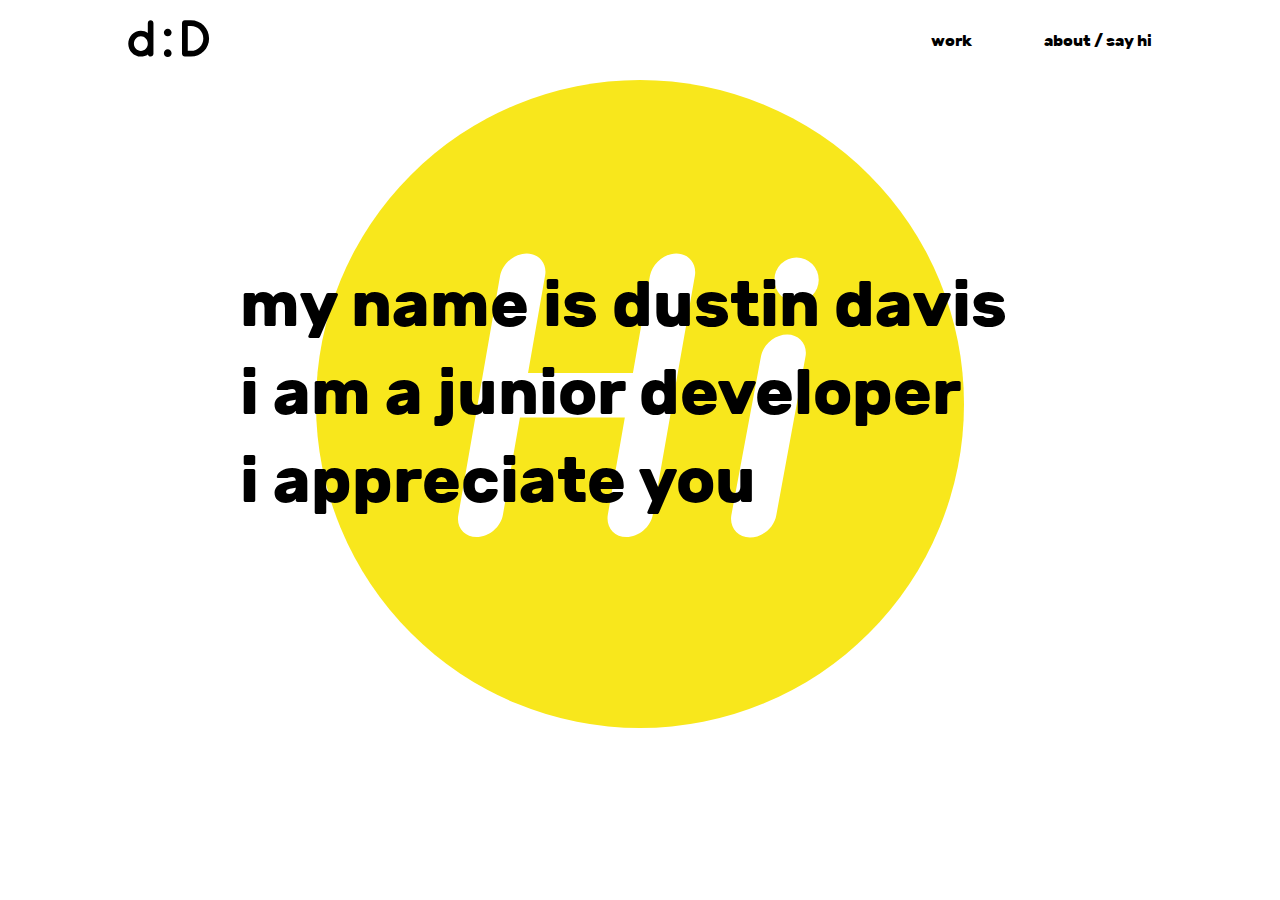
==== commit ec769efb: "change title on index and about to junior developer and add contributions to work page" ====
--- a/index.html
+++ b/index.html
@@ -858,7 +858,7 @@
       </div>
       <div class="splash-heading">
         <h1>my name is dustin davis</h1>
-        <h1>i am an interactive designer</h1>
+        <h1>i am a junior developer</h1>
         <h1>i appreciate you</h1>
       </div>
     </section>
--- a/css/style.css
+++ b/css/style.css
@@ -20,10 +20,13 @@
   margin: 0 auto; }
   @media (min-width: 768px) and (max-width: 1023px) {
     .container {
-      width: 700px; } }
+      width: 90vw; } }
   @media (min-width: 320px) and (max-width: 767px) {
     .container {
-      width: 300px; } }
+      width: 100vw; } }
+
+.flex-wrapper {
+  display: flex; }
 
 @font-face {
   font-family: "Rubik Bold";
@@ -55,6 +58,10 @@
   font-family: "Franklin Book";
   font-size: 0.9rem; }
 
+strong {
+  font-family: "Rubik Bold";
+  font-size: 0.9rem; }
+
 li {
   font-family: "Franklin Book";
   font-size: 1rem; }
@@ -65,6 +72,9 @@
   transition: all 0.2s ease-in-out; }
   a:hover {
     transform: translateY(-0.2rem); }
+
+.yellow-highlight {
+  background: #F8E71C; }
 
 header {
   height: 80px;
@@ -107,6 +117,10 @@
     .nav a p {
       font-family: "Rubik Bold";
       font-size: 1rem; }
+    @media (min-width: 320px) and (max-width: 767px) {
+      .nav a p {
+        font-family: "Rubik Bold";
+        font-size: 1.5rem; } }
 
 section {
   position: relative;
@@ -202,13 +216,27 @@
   .mental-header ul {
     margin-right: 2rem; }
 
+.projects-nav {
+  width: 20%;
+  margin-top: 80px; }
+  .projects-nav ul {
+    position: fixed;
+    color: red; }
+
+.projects {
+  width: 80%; }
+
 .desktop-mock {
-  margin-bottom: 6rem; }
+  margin-bottom: 6rem;
+  width: 100%; }
   .desktop-mock img {
     margin-bottom: 2rem;
     box-shadow: 2px 4px 8px 0px rgba(0, 0, 0, 0.3); }
   .desktop-mock h2 {
     margin-bottom: 1rem; }
+  .desktop-mock p {
+    margin-bottom: 0.8rem;
+    margin: 0 0 0.8rem 1rem; }
 
 .project-header {
   display: flex;
@@ -227,9 +255,7 @@
 
 .project-description {
   width: 60%;
-  margin: 0 1rem; }
-  .project-description p {
-    margin-bottom: 0.8rem; }
+  margin: 0 1rem 0 0; }
 
 .project-util {
   width: 30%;
@@ -250,8 +276,9 @@
 .collab img {
   margin-bottom: 2rem; }
 
-.blog-post-header {
-  width: 100%; }
+#invision-collab {
+  margin-top: -100px;
+  margin-left: calc(50% - 250px); }
 
 /* Slider */
 .slick-slider {
@@ -361,7 +388,7 @@
   z-index: 3; }
 
 .palmtree {
-  animation: 14s fall 2s infinite;
+  animation: 14s fall infinite;
   position: absolute;
   top: -300px;
   left: 5vw;
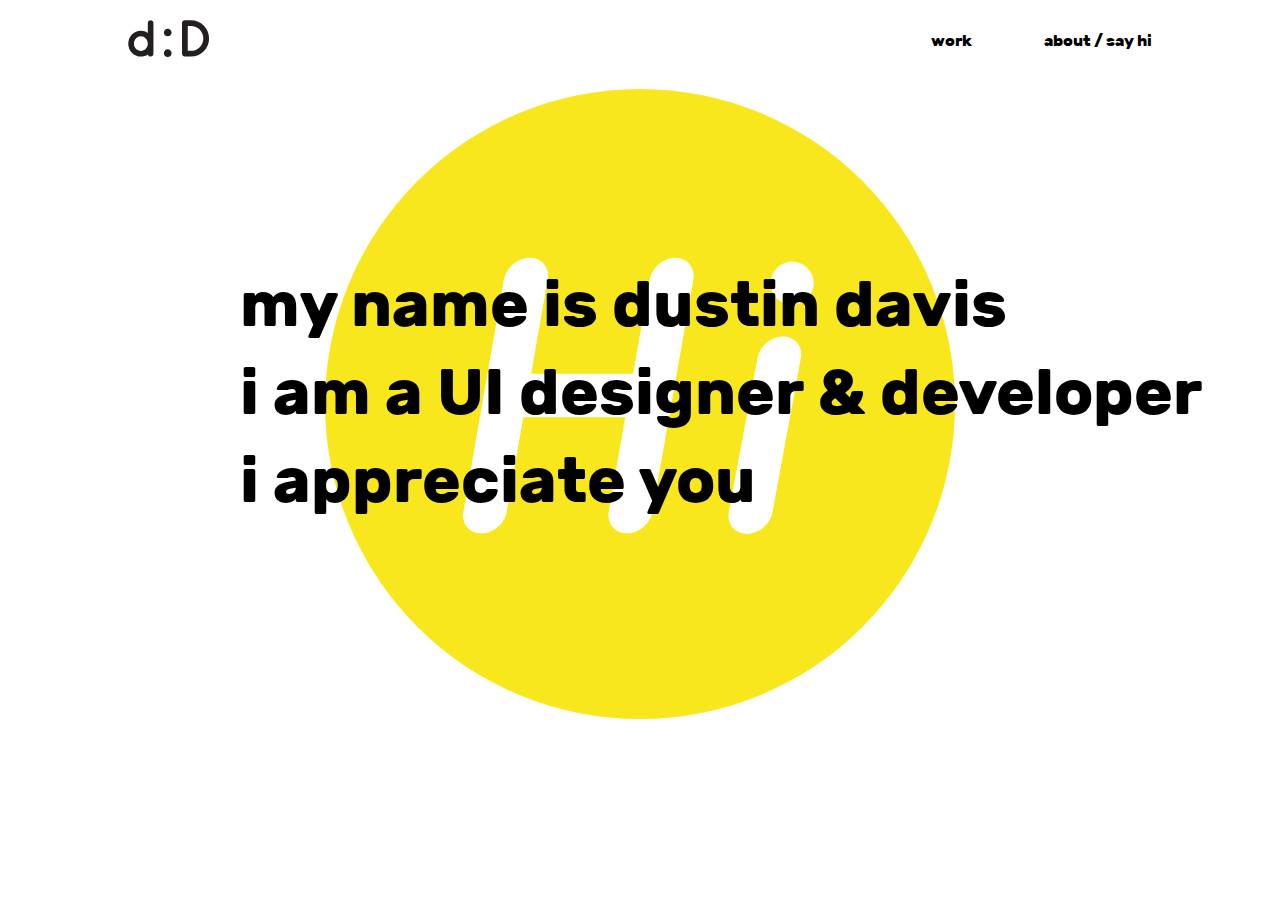
==== commit 36ffbcfc: "update homepage text" ====
--- a/index.html
+++ b/index.html
@@ -130,7 +130,7 @@
 
     <svg class="totem" version="1.1" id="Layer_1" xmlns="http://www.w3.org/2000/svg" xmlns:xlink="http://www.w3.org/1999/xlink" x="0px" y="0px"
     width="200px" height="200px" viewBox="0 0 200 200" enable-background="new 0 0 200 200" xml:space="preserve">
-      <path fill-rule="evenodd" clip-rule="evenodd" fill="#0000FF" d="M176.712,42.707c-2.321,6.131-7.697,8.173-11.761,12.855
+    <path fill-rule="evenodd" clip-rule="evenodd" fill="#5555FF" d="M176.712,42.707c-2.321,6.131-7.697,8.173-11.761,12.855
     c-3.659,4.217-6.884,8.831-10.208,13.308c-4.111,5.538-9.371,10.329-14.246,15.184c-4.661,4.644-9.015,9.568-13.611,14.269
     c-2.273,2.324-4.341,4.708-6.229,7.344c-0.663,0.926-4.352,5.38-5.243,2.327c-0.885-3.027,2.585-5.17,4.117-7.231
     c0.254-0.343,1.677-2.083,0.866-2.542c-0.999-0.562-1.679,0.807-2.439,1.255c-0.817,0.482-2.058,0.554-1.88-0.756
@@ -274,7 +274,7 @@
     c-0.447,0.072-1.059,4.986-0.898,5.146C92.962,75.406,94.063,71.467,94.051,71.07C94.053,70.817,94.094,72.402,94.051,71.07z
     M95.897,72.118c0.009,0,0.019,0.001,0.026,0.001c0,0.376,0.336,2.714,1.218,2.099c0.529-0.368-0.106-3.31,0.104-4.027
     c0.097-0.329-0.071-1.04-0.562-0.574C95.958,70.303,96.002,71.191,95.897,72.118C95.906,72.119,95.955,71.607,95.897,72.118z"/>
-      <path fill-rule="evenodd" clip-rule="evenodd" fill="#0000FF" d="M71.267,153.218c0-6.153,0.639-12.366,0.496-18.492
+    <path fill-rule="evenodd" clip-rule="evenodd" fill="#5555FF" d="M71.267,153.218c0-6.153,0.639-12.366,0.496-18.492
     c-0.023-0.987,0.234-3.046-0.313-3.9c-0.883-1.377-2.011,0.724-2.14,1.464c-0.589,3.409-0.85,7.534-0.766,10.979
     c0.081,3.31,0.264,6.729-0.109,10.022c-0.311,2.734,0.288,6.832-1.247,9.183c-1.592,2.425-2.808-3.75-2.826-4.63
     c-0.076-3.733,0.05-7.637-0.269-11.343c-0.215-2.5-0.421-6.729-2.291-8.657c-2.113-2.178-3.819-4.19-6.327-5.958
@@ -735,7 +735,7 @@
         <svg class="palmtree" version="1.1" id="Layer_1" xmlns="http://www.w3.org/2000/svg" xmlns:xlink="http://www.w3.org/1999/xlink" x="0px" y="0px"
         width="200px" height="200px" viewBox="0 0 200 200" enable-background="new 0 0 200 200" xml:space="preserve">
         <g>
-            <path fill-rule="evenodd" clip-rule="evenodd" fill="#0000FF" d="M138.565,20.438c-0.85,0.143-9.025,1.103-8.424,2.707
+          <path fill-rule="evenodd" clip-rule="evenodd" fill="#5555FF" d="M138.565,20.438c-0.85,0.143-9.025,1.103-8.424,2.707
           c0.295,0.788,6.174,0.99,7.026,0.905c0.944-0.09,1.32,0.795,2.396,0.442c1.017-0.334,1.577-1.17,2.679-0.455
           c1.632,1.06,3.671,3.039,4.656,4.732c1.421,2.44,3.332,1.672,1.611,4.402c-0.584,0.927-0.248,1.952,0.252,2.818
           c0.491,0.859-0.244,1.413-0.234,2.263c0.05,2.787-3.252,2.911-5.239,2.64c-1.473-0.2-2.667-0.493-3.717-1.091
@@ -746,7 +746,7 @@
           c4.862-2.154,12.254-0.62,17.176,1.373c5.027,2.036,9.941,6.189,13.429,10.288c1.578,1.854,3.387,3.88,4.738,5.896
           c1.909,2.847,2.876-0.954,4.758-2.723c3.929-3.692,8.006-5.898,12.882-8.099c6.24-2.818,11.708-5.271,18.78-3.738
           c2.471,0.535,8.805,4.045,9,6.861C148.421,19.153,141.238,20.56,138.565,20.438C136.975,20.706,142.113,20.6,138.565,20.438z"/>
-            <path fill-rule="evenodd" clip-rule="evenodd" fill="#0000FF" d="M127.348,63.655c1.814,3.301,2.637,7.164,3.43,10.775
+          <path fill-rule="evenodd" clip-rule="evenodd" fill="#5555FF" d="M127.348,63.655c1.814,3.301,2.637,7.164,3.43,10.775
           c0.317,1.444,2.313,2.458,1.246,3.9c-0.72,0.977,0.397,2.453,0.277,2.65c-1.038,1.674,0.583,4.794,0.018,6.763
           c0.062,0.529,0.279,0.986,0.653,1.371c0.351,0.283-0.372,1.146-0.385,1.402c-0.078,1.61,1.828,1.716,1.446,3.862
           c-0.433,2.441-2.465,3.118-4.498,3.947c-1.678,0.684-4.653,1.055-6.293,0.16c-1.381-0.756-1.242-3.147-2.506-4.227
@@ -756,27 +756,27 @@
           c-0.931-0.079-2.637-2.097-2.859-1.979c-0.387,0.437-0.836,0.795-1.347,1.076c-0.746,0.033-1.87-2.264-2.254-2.739
           c-1.432-1.771-2.729-3.125-4.604-4.418C132.285,64.739,129.589,64.803,127.348,63.655
           C128.277,65.346,128.213,64.098,127.348,63.655z"/>
-            <path fill-rule="evenodd" clip-rule="evenodd" fill="#0000FF" d="M48.744,34.706c-2.685-8.995,14.782-7.433,19.796-6.891
+          <path fill-rule="evenodd" clip-rule="evenodd" fill="#5555FF" d="M48.744,34.706c-2.685-8.995,14.782-7.433,19.796-6.891
           c4.252,0.459,8.216,2.932,11.773,5.033c3.205,1.893,6.664,2.289,9.294,5.201c1.601,1.774,5.083,3.22,3.798,6.455
           c-1.228,3.135-2.236,6.248-5.567,7.935c-3.906,1.979-8.311,2.347-12.23,4.243c-3.215,1.556-7.375,3.855-10.086,6.142
           c-3.392,2.862-8.116,17.304-14.462,13.033c-3.648-2.455-2.619-8.056-1.812-11.602c0.86-3.791,3.455-7.699,6.69-9.852
           c3.26-2.169,6.425-4.475,9.793-6.506c1.742-1.051,3.936-1.833,5.501-3.128c1.491-1.233-3.436-2.08-3.793-2.181
           c-2.542-0.719-5.087-1.427-7.628-2.147c-0.241-0.132-2.654-0.027-3.263-0.29c-1.735-0.75-4.261-0.509-5.756-1.322
           C50.023,38.41,48.566,35.589,48.744,34.706C48.418,33.615,48.6,35.422,48.744,34.706z"/>
-            <path fill-rule="evenodd" clip-rule="evenodd" fill="#0000FF" d="M79.323,121.51c4.98,0.086,5.529,4.712,5.722,8.54
+          <path fill-rule="evenodd" clip-rule="evenodd" fill="#5555FF" d="M79.323,121.51c4.98,0.086,5.529,4.712,5.722,8.54
           c0.246,4.882,0.334,9.719,0.626,14.597c0.111,1.849,0.202,4.797-0.922,6.393c-0.867,1.232-1.605,2.095-1.096,3.812
           c0.803,2.719-2.146,9.735-5.826,8.931c-9-1.97-6.122-16.38-5.555-22.428c0.446-4.753,0.386-9.091,1.849-13.723
           C74.661,125.922,76.71,120.891,79.323,121.51C81.479,121.547,78.96,121.424,79.323,121.51z"/>
-            <path fill-rule="evenodd" clip-rule="evenodd" fill="#0000FF" d="M78.025,116.229c-1.086-2.081-1.687-3.809-1.829-6.228
+          <path fill-rule="evenodd" clip-rule="evenodd" fill="#5555FF" d="M78.025,116.229c-1.086-2.081-1.687-3.809-1.829-6.228
           c-0.301-5.094,1.377-10.458,2.408-15.39c1.045-4.996,2.933-9.551,5.746-13.816c1.013-1.536,3.147-1.357,4.588-0.532
           c0.663,0.379,3.864,2.188,4.046,2.757c0.645,2.008,2.177,4.633,1.467,6.791c-0.697,2.119-1.147,4.571-2.02,6.622
           c-0.681,1.599-1.113,1.86-1.261,3.316c-0.08,0.79-0.879,1.295-1.002,2.166c-0.172,1.222-0.102,2.361-0.378,3.584
           c-0.571,2.524-0.245,9.501-3.755,10.36c-2.368,0.58-5.169,5.116-6.217,2.406C79.632,117.781,79.36,118.787,78.025,116.229z"/>
-            <path fill-rule="evenodd" clip-rule="evenodd" fill="#0000FF" d="M85.631,71.916c1.395-6.788,5.892-13.008,9.799-18.603
+          <path fill-rule="evenodd" clip-rule="evenodd" fill="#5555FF" d="M85.631,71.916c1.395-6.788,5.892-13.008,9.799-18.603
           c3.866-5.537,11.304,0.924,10.239,6.102c-0.542,2.634-2.172,5.772-3.555,8.121c-0.786,1.335-1.673,2.616-2.472,3.947
           c-0.431,0.69-0.839,1.393-1.226,2.108c0.017-0.032-1.519,1.911-1.515,1.897c-0.73,2.305-4.62,3.526-6.718,3.854
           C87.16,79.816,85.011,74.427,85.631,71.916C85.965,70.291,85.483,72.515,85.631,71.916z"/>
-            <path fill-rule="evenodd" clip-rule="evenodd" fill="#0000FF" d="M80.499,193.841c-0.139-0.421,0.557-0.406,0.394-0.973
+          <path fill-rule="evenodd" clip-rule="evenodd" fill="#5555FF" d="M80.499,193.841c-0.139-0.421,0.557-0.406,0.394-0.973
           c-1.424,1.834-5.581,1.315-7.052,0.046c-1.876-1.619-2.391-7.196-2.155-9.492c0.159-1.604,1.417-2.541-0.146-3.815
           c0.42,0.343-0.27-2.504-0.286-2.575c-0.699-2.981-0.076-8.617,2.386-10.678c2.423-2.026,4.005-2.086,6.503-0.897
           c3.67,1.747,3.328,5.682,3.768,9.215c0.313,2.515,1.185,4.904,1.305,7.455c0.102,2.168-0.109,4.27,0.387,6.386
@@ -811,38 +811,41 @@
       </svg>
     </div>
 
+
     <header>
       <div class="container">
         <div class="navbar">
-          <a href="index.html">
-            <svg class="ddlogo" version="1.1" id="Layer_1" xmlns="http://www.w3.org/2000/svg" xmlns:xlink="http://www.w3.org/1999/xlink" x="0px" y="0px" viewBox="0 0 126 60" enable-background="new 0 0 122 36" xml:space="preserve">
-              <g>
-              	<path fill="#00000" d="M38.178,50.738c0,2.254-1.866,4.196-4.197,4.196c-2.1,0-3.731-1.476-4.12-3.34
-              		c-2.954,2.02-6.685,3.34-10.572,3.34c-10.493,0-18.89-8.861-18.89-19.355c0-10.648,8.396-19.51,18.89-19.51
-              		c3.81,0,7.541,1.242,10.417,3.265V4.721c0-2.257,1.865-4.199,4.275-4.199c2.331,0,4.197,1.942,4.197,4.199v30.782c0,0,0,0,0,0.076
-              		V50.738z M19.288,24.54c-2.798,0-5.363,1.169-7.307,3.189c-1.943,1.942-3.11,4.741-3.11,7.85c0,2.954,1.167,5.753,3.11,7.697
-              		c1.943,2.021,4.509,3.187,7.307,3.187c2.876,0,5.363-1.166,7.307-3.187c1.943-1.944,3.11-4.743,3.11-7.697
-              		c0-3.108-1.167-5.907-3.11-7.85C24.651,25.709,22.164,24.54,19.288,24.54z"/>
-              	<path fill="#00000" d="M59.561,12.958c3.188,0,5.831,2.645,5.831,5.831s-2.644,5.751-5.831,5.751s-5.752-2.564-5.752-5.751
-              		S56.373,12.958,59.561,12.958z M59.561,43.896c3.188,0,5.831,2.645,5.831,5.831s-2.644,5.751-5.831,5.751s-5.752-2.564-5.752-5.751
-              		S56.373,43.896,59.561,43.896z"/>
-              	<path fill="#00000" d="M81.022,50.66V4.797c0-2.409,1.867-4.275,4.275-4.275h9.174c15.003,0,27.13,12.205,27.13,27.13
-              		c0,15.081-12.127,27.283-27.13,27.283h-9.174C82.89,54.935,81.022,52.992,81.022,50.66z M89.65,46.308h4.821
-              		c10.26-0.078,18.5-8.318,18.5-18.656c0-10.185-8.24-18.502-18.5-18.502H89.65V46.308z"/>
-              </g>
-            </svg>
-          </a>
-          <div class="nav">
-            <a href="work.html"><p>work</p></a>
-            <a href="about.html"><p>about / say hi</p></a>
-          </div>
+        <!-- <div class="logo"> -->
+        <a href="index.html">
+          <svg class="ddlogo" version="1.1" id="Layer_1" xmlns="http://www.w3.org/2000/svg" xmlns:xlink="http://www.w3.org/1999/xlink" x="0px" y="0px" viewBox="0 0 126 60" enable-background="new 0 0 122 36" xml:space="preserve">
+            <g>
+            	<path fill="#231F20" d="M38.178,50.738c0,2.254-1.866,4.196-4.197,4.196c-2.1,0-3.731-1.476-4.12-3.34
+            		c-2.954,2.02-6.685,3.34-10.572,3.34c-10.493,0-18.89-8.861-18.89-19.355c0-10.648,8.396-19.51,18.89-19.51
+            		c3.81,0,7.541,1.242,10.417,3.265V4.721c0-2.257,1.865-4.199,4.275-4.199c2.331,0,4.197,1.942,4.197,4.199v30.782c0,0,0,0,0,0.076
+            		V50.738z M19.288,24.54c-2.798,0-5.363,1.169-7.307,3.189c-1.943,1.942-3.11,4.741-3.11,7.85c0,2.954,1.167,5.753,3.11,7.697
+            		c1.943,2.021,4.509,3.187,7.307,3.187c2.876,0,5.363-1.166,7.307-3.187c1.943-1.944,3.11-4.743,3.11-7.697
+            		c0-3.108-1.167-5.907-3.11-7.85C24.651,25.709,22.164,24.54,19.288,24.54z"/>
+            	<path fill="#231F20" d="M59.561,12.958c3.188,0,5.831,2.645,5.831,5.831s-2.644,5.751-5.831,5.751s-5.752-2.564-5.752-5.751
+            		S56.373,12.958,59.561,12.958z M59.561,43.896c3.188,0,5.831,2.645,5.831,5.831s-2.644,5.751-5.831,5.751s-5.752-2.564-5.752-5.751
+            		S56.373,43.896,59.561,43.896z"/>
+            	<path fill="#231F20" d="M81.022,50.66V4.797c0-2.409,1.867-4.275,4.275-4.275h9.174c15.003,0,27.13,12.205,27.13,27.13
+            		c0,15.081-12.127,27.283-27.13,27.283h-9.174C82.89,54.935,81.022,52.992,81.022,50.66z M89.65,46.308h4.821
+            		c10.26-0.078,18.5-8.318,18.5-18.656c0-10.185-8.24-18.502-18.5-18.502H89.65V46.308z"/>
+            </g>
+          </svg>
+        </a>
+        <!-- </div> -->
+        <div class="nav">
+          <a href="work.html"><p>work</p></a>
+          <a href="about.html"><p>about / say hi</p></a>
         </div>
+      </div>
       </div>
     </header>
 
     <section>
       <div class="splash-bg-hi">
-        <svg version="1.1" id="Layer_2" xmlns="http://www.w3.org/2000/svg" xmlns:xlink="http://www.w3.org/1999/xlink" x="0px" y="0px" width="100%" height="100%" viewBox="0 0 480 480" enable-background="new 0 0 480 480" xml:space="preserve">
+        <svg version="1.1" id="Layer_2" xmlns="http://www.w3.org/2000/svg" xmlns:xlink="http://www.w3.org/1999/xlink" x="0px" y="0px" width="70vw" height="70vh" viewBox="0 0 480 480" enable-background="new 0 0 480 480" xml:space="preserve">
           <circle fill="#F8E71C" cx="240" cy="240" r="240"/>
           <g>
             <path fill="#FFFFFF" d="M151.064,250.041l-12.6,72.002c-1.5,9-10.2,16.5-19.5,16.5c-9,0-15.3-7.5-13.5-16.5l30.9-177.002
@@ -858,7 +861,7 @@
       </div>
       <div class="splash-heading">
         <h1>my name is dustin davis</h1>
-        <h1>i am a junior developer</h1>
+        <h1>i am a UI designer & developer</h1>
         <h1>i appreciate you</h1>
       </div>
     </section>
@@ -866,7 +869,7 @@
     <footer>
     </footer>
 
+    <script src="js/script.js" type="text/javascript"></script>
     <script src="js/jquery-2.2.3.js" type="text/javascript"></script>
-    <script src="js/script.js" type="text/javascript"></script>
   </body>
 </html>
--- a/css/style.css
+++ b/css/style.css
@@ -64,7 +64,7 @@
 
 li {
   font-family: "Franklin Book";
-  font-size: 1rem; }
+  font-size: 0.9rem; }
   li a:hover {
     background: #F8E71C; }
 
@@ -162,6 +162,12 @@
   display: flex;
   width: 100%;
   margin: 4vh auto 8vh auto; }
+  @media (min-width: 320px) and (max-width: 767px) {
+    .profile {
+      flex-direction: column; } }
+  @media (min-width: 768px) and (max-width: 1023px) {
+    .profile {
+      flex-direction: column; } }
 
 .profile-col-left {
   display: flex;
@@ -182,6 +188,14 @@
   background-repeat: no-repeat;
   border-radius: 100%;
   margin-bottom: 1rem; }
+  @media (min-width: 320px) and (max-width: 767px) {
+    .headshot {
+      width: 300px;
+      height: 300px; } }
+  @media (min-width: 768px) and (max-width: 1023px) {
+    .headshot {
+      width: 300px;
+      height: 300px; } }
 
 .bio {
   margin-bottom: 2rem; }
@@ -192,24 +206,40 @@
 
 .contact-icons {
   display: flex;
-  justify-content: space-between;
-  align-items: flex-end;
+  justify-content: space-around;
+  align-items: center;
   flex-wrap: wrap;
   width: 100px;
   margin-top: 1rem; }
   .contact-icons svg {
     margin: 5px; }
+  @media (min-width: 320px) and (max-width: 767px) {
+    .contact-icons {
+      flex-wrap: nowrap;
+      width: 50%; } }
+  @media (min-width: 768px) and (max-width: 1023px) {
+    .contact-icons {
+      flex-wrap: nowrap;
+      width: 25%; } }
 
 .mental-data-lists {
   display: flex;
   justify-content: space-between;
   width: 90%;
   margin: 0.5rem auto 0 auto; }
+  @media (min-width: 320px) and (max-width: 767px) {
+    .mental-data-lists {
+      flex-direction: column; }
+      .mental-data-lists ul {
+        margin-bottom: 0.5rem; } }
 
 .column-mental {
   display: flex;
   flex-direction: column;
   align-content: space-between; }
+  @media (min-width: 320px) and (max-width: 767px) {
+    .column-mental {
+      width: 100%; } }
 
 .mental-header {
   display: flex; }
@@ -222,9 +252,23 @@
   .projects-nav ul {
     position: fixed;
     color: red; }
+    .projects-nav ul li {
+      font-size: 1rem; }
+  @media (min-width: 768px) and (max-width: 1023px) {
+    .projects-nav {
+      display: none; } }
+  @media (min-width: 320px) and (max-width: 767px) {
+    .projects-nav {
+      display: none; } }
 
 .projects {
   width: 80%; }
+  @media (min-width: 768px) and (max-width: 1023px) {
+    .projects {
+      width: 100%; } }
+  @media (min-width: 320px) and (max-width: 767px) {
+    .projects {
+      width: 100%; } }
 
 .desktop-mock {
   margin-bottom: 6rem;
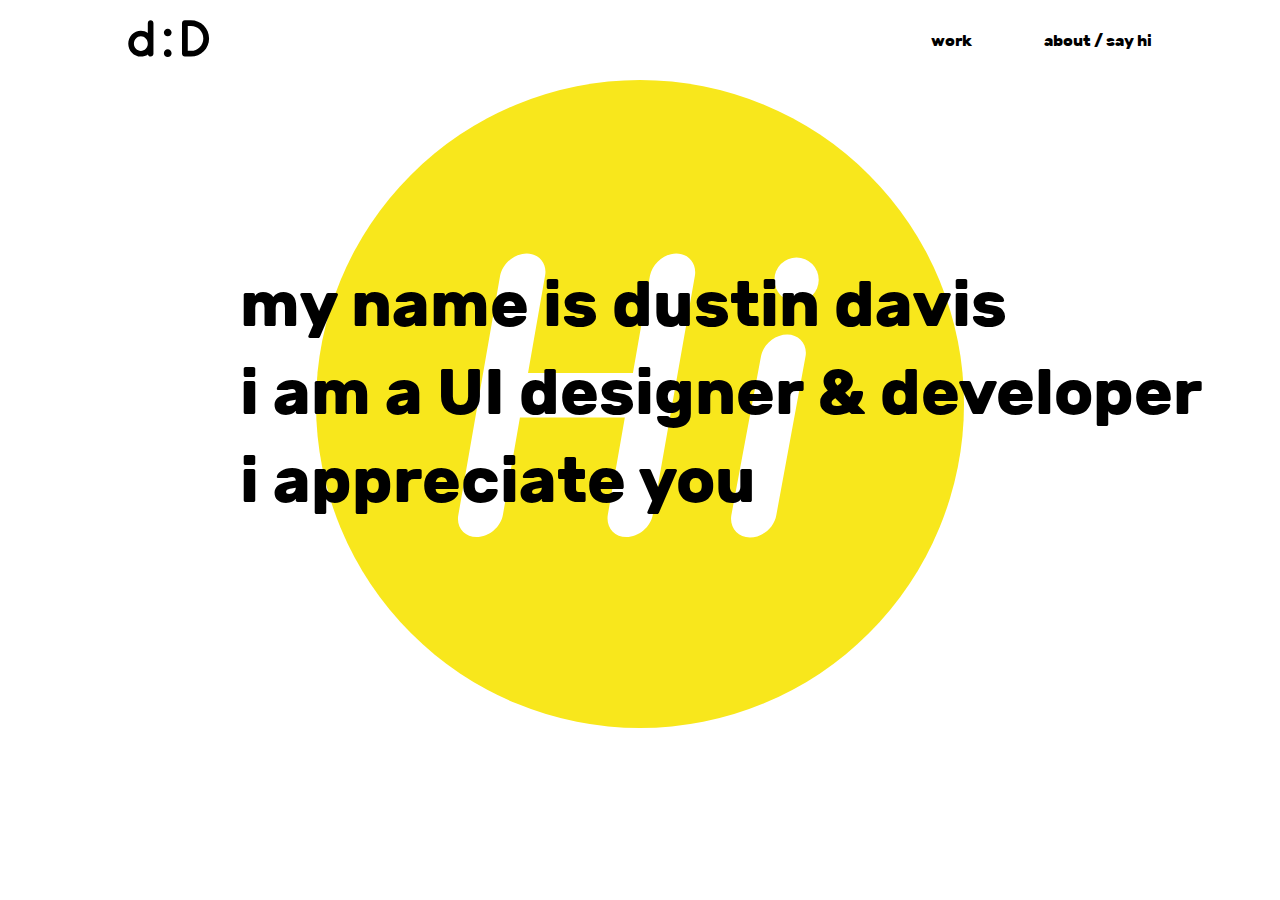
==== commit 8f65b0f3: "update homepage text" ====
--- a/index.html
+++ b/index.html
@@ -130,7 +130,7 @@
 
     <svg class="totem" version="1.1" id="Layer_1" xmlns="http://www.w3.org/2000/svg" xmlns:xlink="http://www.w3.org/1999/xlink" x="0px" y="0px"
     width="200px" height="200px" viewBox="0 0 200 200" enable-background="new 0 0 200 200" xml:space="preserve">
-    <path fill-rule="evenodd" clip-rule="evenodd" fill="#5555FF" d="M176.712,42.707c-2.321,6.131-7.697,8.173-11.761,12.855
+      <path fill-rule="evenodd" clip-rule="evenodd" fill="#0000FF" d="M176.712,42.707c-2.321,6.131-7.697,8.173-11.761,12.855
     c-3.659,4.217-6.884,8.831-10.208,13.308c-4.111,5.538-9.371,10.329-14.246,15.184c-4.661,4.644-9.015,9.568-13.611,14.269
     c-2.273,2.324-4.341,4.708-6.229,7.344c-0.663,0.926-4.352,5.38-5.243,2.327c-0.885-3.027,2.585-5.17,4.117-7.231
     c0.254-0.343,1.677-2.083,0.866-2.542c-0.999-0.562-1.679,0.807-2.439,1.255c-0.817,0.482-2.058,0.554-1.88-0.756
@@ -274,7 +274,7 @@
     c-0.447,0.072-1.059,4.986-0.898,5.146C92.962,75.406,94.063,71.467,94.051,71.07C94.053,70.817,94.094,72.402,94.051,71.07z
     M95.897,72.118c0.009,0,0.019,0.001,0.026,0.001c0,0.376,0.336,2.714,1.218,2.099c0.529-0.368-0.106-3.31,0.104-4.027
     c0.097-0.329-0.071-1.04-0.562-0.574C95.958,70.303,96.002,71.191,95.897,72.118C95.906,72.119,95.955,71.607,95.897,72.118z"/>
-    <path fill-rule="evenodd" clip-rule="evenodd" fill="#5555FF" d="M71.267,153.218c0-6.153,0.639-12.366,0.496-18.492
+      <path fill-rule="evenodd" clip-rule="evenodd" fill="#0000FF" d="M71.267,153.218c0-6.153,0.639-12.366,0.496-18.492
     c-0.023-0.987,0.234-3.046-0.313-3.9c-0.883-1.377-2.011,0.724-2.14,1.464c-0.589,3.409-0.85,7.534-0.766,10.979
     c0.081,3.31,0.264,6.729-0.109,10.022c-0.311,2.734,0.288,6.832-1.247,9.183c-1.592,2.425-2.808-3.75-2.826-4.63
     c-0.076-3.733,0.05-7.637-0.269-11.343c-0.215-2.5-0.421-6.729-2.291-8.657c-2.113-2.178-3.819-4.19-6.327-5.958
@@ -735,7 +735,7 @@
         <svg class="palmtree" version="1.1" id="Layer_1" xmlns="http://www.w3.org/2000/svg" xmlns:xlink="http://www.w3.org/1999/xlink" x="0px" y="0px"
         width="200px" height="200px" viewBox="0 0 200 200" enable-background="new 0 0 200 200" xml:space="preserve">
         <g>
-          <path fill-rule="evenodd" clip-rule="evenodd" fill="#5555FF" d="M138.565,20.438c-0.85,0.143-9.025,1.103-8.424,2.707
+            <path fill-rule="evenodd" clip-rule="evenodd" fill="#0000FF" d="M138.565,20.438c-0.85,0.143-9.025,1.103-8.424,2.707
           c0.295,0.788,6.174,0.99,7.026,0.905c0.944-0.09,1.32,0.795,2.396,0.442c1.017-0.334,1.577-1.17,2.679-0.455
           c1.632,1.06,3.671,3.039,4.656,4.732c1.421,2.44,3.332,1.672,1.611,4.402c-0.584,0.927-0.248,1.952,0.252,2.818
           c0.491,0.859-0.244,1.413-0.234,2.263c0.05,2.787-3.252,2.911-5.239,2.64c-1.473-0.2-2.667-0.493-3.717-1.091
@@ -746,7 +746,7 @@
           c4.862-2.154,12.254-0.62,17.176,1.373c5.027,2.036,9.941,6.189,13.429,10.288c1.578,1.854,3.387,3.88,4.738,5.896
           c1.909,2.847,2.876-0.954,4.758-2.723c3.929-3.692,8.006-5.898,12.882-8.099c6.24-2.818,11.708-5.271,18.78-3.738
           c2.471,0.535,8.805,4.045,9,6.861C148.421,19.153,141.238,20.56,138.565,20.438C136.975,20.706,142.113,20.6,138.565,20.438z"/>
-          <path fill-rule="evenodd" clip-rule="evenodd" fill="#5555FF" d="M127.348,63.655c1.814,3.301,2.637,7.164,3.43,10.775
+            <path fill-rule="evenodd" clip-rule="evenodd" fill="#0000FF" d="M127.348,63.655c1.814,3.301,2.637,7.164,3.43,10.775
           c0.317,1.444,2.313,2.458,1.246,3.9c-0.72,0.977,0.397,2.453,0.277,2.65c-1.038,1.674,0.583,4.794,0.018,6.763
           c0.062,0.529,0.279,0.986,0.653,1.371c0.351,0.283-0.372,1.146-0.385,1.402c-0.078,1.61,1.828,1.716,1.446,3.862
           c-0.433,2.441-2.465,3.118-4.498,3.947c-1.678,0.684-4.653,1.055-6.293,0.16c-1.381-0.756-1.242-3.147-2.506-4.227
@@ -756,27 +756,27 @@
           c-0.931-0.079-2.637-2.097-2.859-1.979c-0.387,0.437-0.836,0.795-1.347,1.076c-0.746,0.033-1.87-2.264-2.254-2.739
           c-1.432-1.771-2.729-3.125-4.604-4.418C132.285,64.739,129.589,64.803,127.348,63.655
           C128.277,65.346,128.213,64.098,127.348,63.655z"/>
-          <path fill-rule="evenodd" clip-rule="evenodd" fill="#5555FF" d="M48.744,34.706c-2.685-8.995,14.782-7.433,19.796-6.891
+            <path fill-rule="evenodd" clip-rule="evenodd" fill="#0000FF" d="M48.744,34.706c-2.685-8.995,14.782-7.433,19.796-6.891
           c4.252,0.459,8.216,2.932,11.773,5.033c3.205,1.893,6.664,2.289,9.294,5.201c1.601,1.774,5.083,3.22,3.798,6.455
           c-1.228,3.135-2.236,6.248-5.567,7.935c-3.906,1.979-8.311,2.347-12.23,4.243c-3.215,1.556-7.375,3.855-10.086,6.142
           c-3.392,2.862-8.116,17.304-14.462,13.033c-3.648-2.455-2.619-8.056-1.812-11.602c0.86-3.791,3.455-7.699,6.69-9.852
           c3.26-2.169,6.425-4.475,9.793-6.506c1.742-1.051,3.936-1.833,5.501-3.128c1.491-1.233-3.436-2.08-3.793-2.181
           c-2.542-0.719-5.087-1.427-7.628-2.147c-0.241-0.132-2.654-0.027-3.263-0.29c-1.735-0.75-4.261-0.509-5.756-1.322
           C50.023,38.41,48.566,35.589,48.744,34.706C48.418,33.615,48.6,35.422,48.744,34.706z"/>
-          <path fill-rule="evenodd" clip-rule="evenodd" fill="#5555FF" d="M79.323,121.51c4.98,0.086,5.529,4.712,5.722,8.54
+            <path fill-rule="evenodd" clip-rule="evenodd" fill="#0000FF" d="M79.323,121.51c4.98,0.086,5.529,4.712,5.722,8.54
           c0.246,4.882,0.334,9.719,0.626,14.597c0.111,1.849,0.202,4.797-0.922,6.393c-0.867,1.232-1.605,2.095-1.096,3.812
           c0.803,2.719-2.146,9.735-5.826,8.931c-9-1.97-6.122-16.38-5.555-22.428c0.446-4.753,0.386-9.091,1.849-13.723
           C74.661,125.922,76.71,120.891,79.323,121.51C81.479,121.547,78.96,121.424,79.323,121.51z"/>
-          <path fill-rule="evenodd" clip-rule="evenodd" fill="#5555FF" d="M78.025,116.229c-1.086-2.081-1.687-3.809-1.829-6.228
+            <path fill-rule="evenodd" clip-rule="evenodd" fill="#0000FF" d="M78.025,116.229c-1.086-2.081-1.687-3.809-1.829-6.228
           c-0.301-5.094,1.377-10.458,2.408-15.39c1.045-4.996,2.933-9.551,5.746-13.816c1.013-1.536,3.147-1.357,4.588-0.532
           c0.663,0.379,3.864,2.188,4.046,2.757c0.645,2.008,2.177,4.633,1.467,6.791c-0.697,2.119-1.147,4.571-2.02,6.622
           c-0.681,1.599-1.113,1.86-1.261,3.316c-0.08,0.79-0.879,1.295-1.002,2.166c-0.172,1.222-0.102,2.361-0.378,3.584
           c-0.571,2.524-0.245,9.501-3.755,10.36c-2.368,0.58-5.169,5.116-6.217,2.406C79.632,117.781,79.36,118.787,78.025,116.229z"/>
-          <path fill-rule="evenodd" clip-rule="evenodd" fill="#5555FF" d="M85.631,71.916c1.395-6.788,5.892-13.008,9.799-18.603
+            <path fill-rule="evenodd" clip-rule="evenodd" fill="#0000FF" d="M85.631,71.916c1.395-6.788,5.892-13.008,9.799-18.603
           c3.866-5.537,11.304,0.924,10.239,6.102c-0.542,2.634-2.172,5.772-3.555,8.121c-0.786,1.335-1.673,2.616-2.472,3.947
           c-0.431,0.69-0.839,1.393-1.226,2.108c0.017-0.032-1.519,1.911-1.515,1.897c-0.73,2.305-4.62,3.526-6.718,3.854
           C87.16,79.816,85.011,74.427,85.631,71.916C85.965,70.291,85.483,72.515,85.631,71.916z"/>
-          <path fill-rule="evenodd" clip-rule="evenodd" fill="#5555FF" d="M80.499,193.841c-0.139-0.421,0.557-0.406,0.394-0.973
+            <path fill-rule="evenodd" clip-rule="evenodd" fill="#0000FF" d="M80.499,193.841c-0.139-0.421,0.557-0.406,0.394-0.973
           c-1.424,1.834-5.581,1.315-7.052,0.046c-1.876-1.619-2.391-7.196-2.155-9.492c0.159-1.604,1.417-2.541-0.146-3.815
           c0.42,0.343-0.27-2.504-0.286-2.575c-0.699-2.981-0.076-8.617,2.386-10.678c2.423-2.026,4.005-2.086,6.503-0.897
           c3.67,1.747,3.328,5.682,3.768,9.215c0.313,2.515,1.185,4.904,1.305,7.455c0.102,2.168-0.109,4.27,0.387,6.386
@@ -811,41 +811,38 @@
       </svg>
     </div>
 
-
     <header>
       <div class="container">
         <div class="navbar">
-        <!-- <div class="logo"> -->
-        <a href="index.html">
-          <svg class="ddlogo" version="1.1" id="Layer_1" xmlns="http://www.w3.org/2000/svg" xmlns:xlink="http://www.w3.org/1999/xlink" x="0px" y="0px" viewBox="0 0 126 60" enable-background="new 0 0 122 36" xml:space="preserve">
-            <g>
-            	<path fill="#231F20" d="M38.178,50.738c0,2.254-1.866,4.196-4.197,4.196c-2.1,0-3.731-1.476-4.12-3.34
-            		c-2.954,2.02-6.685,3.34-10.572,3.34c-10.493,0-18.89-8.861-18.89-19.355c0-10.648,8.396-19.51,18.89-19.51
-            		c3.81,0,7.541,1.242,10.417,3.265V4.721c0-2.257,1.865-4.199,4.275-4.199c2.331,0,4.197,1.942,4.197,4.199v30.782c0,0,0,0,0,0.076
-            		V50.738z M19.288,24.54c-2.798,0-5.363,1.169-7.307,3.189c-1.943,1.942-3.11,4.741-3.11,7.85c0,2.954,1.167,5.753,3.11,7.697
-            		c1.943,2.021,4.509,3.187,7.307,3.187c2.876,0,5.363-1.166,7.307-3.187c1.943-1.944,3.11-4.743,3.11-7.697
-            		c0-3.108-1.167-5.907-3.11-7.85C24.651,25.709,22.164,24.54,19.288,24.54z"/>
-            	<path fill="#231F20" d="M59.561,12.958c3.188,0,5.831,2.645,5.831,5.831s-2.644,5.751-5.831,5.751s-5.752-2.564-5.752-5.751
-            		S56.373,12.958,59.561,12.958z M59.561,43.896c3.188,0,5.831,2.645,5.831,5.831s-2.644,5.751-5.831,5.751s-5.752-2.564-5.752-5.751
-            		S56.373,43.896,59.561,43.896z"/>
-            	<path fill="#231F20" d="M81.022,50.66V4.797c0-2.409,1.867-4.275,4.275-4.275h9.174c15.003,0,27.13,12.205,27.13,27.13
-            		c0,15.081-12.127,27.283-27.13,27.283h-9.174C82.89,54.935,81.022,52.992,81.022,50.66z M89.65,46.308h4.821
-            		c10.26-0.078,18.5-8.318,18.5-18.656c0-10.185-8.24-18.502-18.5-18.502H89.65V46.308z"/>
-            </g>
-          </svg>
-        </a>
-        <!-- </div> -->
-        <div class="nav">
-          <a href="work.html"><p>work</p></a>
-          <a href="about.html"><p>about / say hi</p></a>
+          <a href="index.html">
+            <svg class="ddlogo" version="1.1" id="Layer_1" xmlns="http://www.w3.org/2000/svg" xmlns:xlink="http://www.w3.org/1999/xlink" x="0px" y="0px" viewBox="0 0 126 60" enable-background="new 0 0 122 36" xml:space="preserve">
+              <g>
+              	<path fill="#00000" d="M38.178,50.738c0,2.254-1.866,4.196-4.197,4.196c-2.1,0-3.731-1.476-4.12-3.34
+              		c-2.954,2.02-6.685,3.34-10.572,3.34c-10.493,0-18.89-8.861-18.89-19.355c0-10.648,8.396-19.51,18.89-19.51
+              		c3.81,0,7.541,1.242,10.417,3.265V4.721c0-2.257,1.865-4.199,4.275-4.199c2.331,0,4.197,1.942,4.197,4.199v30.782c0,0,0,0,0,0.076
+              		V50.738z M19.288,24.54c-2.798,0-5.363,1.169-7.307,3.189c-1.943,1.942-3.11,4.741-3.11,7.85c0,2.954,1.167,5.753,3.11,7.697
+              		c1.943,2.021,4.509,3.187,7.307,3.187c2.876,0,5.363-1.166,7.307-3.187c1.943-1.944,3.11-4.743,3.11-7.697
+              		c0-3.108-1.167-5.907-3.11-7.85C24.651,25.709,22.164,24.54,19.288,24.54z"/>
+              	<path fill="#00000" d="M59.561,12.958c3.188,0,5.831,2.645,5.831,5.831s-2.644,5.751-5.831,5.751s-5.752-2.564-5.752-5.751
+              		S56.373,12.958,59.561,12.958z M59.561,43.896c3.188,0,5.831,2.645,5.831,5.831s-2.644,5.751-5.831,5.751s-5.752-2.564-5.752-5.751
+              		S56.373,43.896,59.561,43.896z"/>
+              	<path fill="#00000" d="M81.022,50.66V4.797c0-2.409,1.867-4.275,4.275-4.275h9.174c15.003,0,27.13,12.205,27.13,27.13
+              		c0,15.081-12.127,27.283-27.13,27.283h-9.174C82.89,54.935,81.022,52.992,81.022,50.66z M89.65,46.308h4.821
+              		c10.26-0.078,18.5-8.318,18.5-18.656c0-10.185-8.24-18.502-18.5-18.502H89.65V46.308z"/>
+              </g>
+            </svg>
+          </a>
+          <div class="nav">
+            <a href="work.html"><p>work</p></a>
+            <a href="about.html"><p>about / say hi</p></a>
+          </div>
         </div>
-      </div>
       </div>
     </header>
 
     <section>
       <div class="splash-bg-hi">
-        <svg version="1.1" id="Layer_2" xmlns="http://www.w3.org/2000/svg" xmlns:xlink="http://www.w3.org/1999/xlink" x="0px" y="0px" width="70vw" height="70vh" viewBox="0 0 480 480" enable-background="new 0 0 480 480" xml:space="preserve">
+        <svg version="1.1" id="Layer_2" xmlns="http://www.w3.org/2000/svg" xmlns:xlink="http://www.w3.org/1999/xlink" x="0px" y="0px" width="100%" height="100%" viewBox="0 0 480 480" enable-background="new 0 0 480 480" xml:space="preserve">
           <circle fill="#F8E71C" cx="240" cy="240" r="240"/>
           <g>
             <path fill="#FFFFFF" d="M151.064,250.041l-12.6,72.002c-1.5,9-10.2,16.5-19.5,16.5c-9,0-15.3-7.5-13.5-16.5l30.9-177.002
@@ -869,7 +866,7 @@
     <footer>
     </footer>
 
+    <script src="js/jquery-2.2.3.js" type="text/javascript"></script>
     <script src="js/script.js" type="text/javascript"></script>
-    <script src="js/jquery-2.2.3.js" type="text/javascript"></script>
   </body>
 </html>
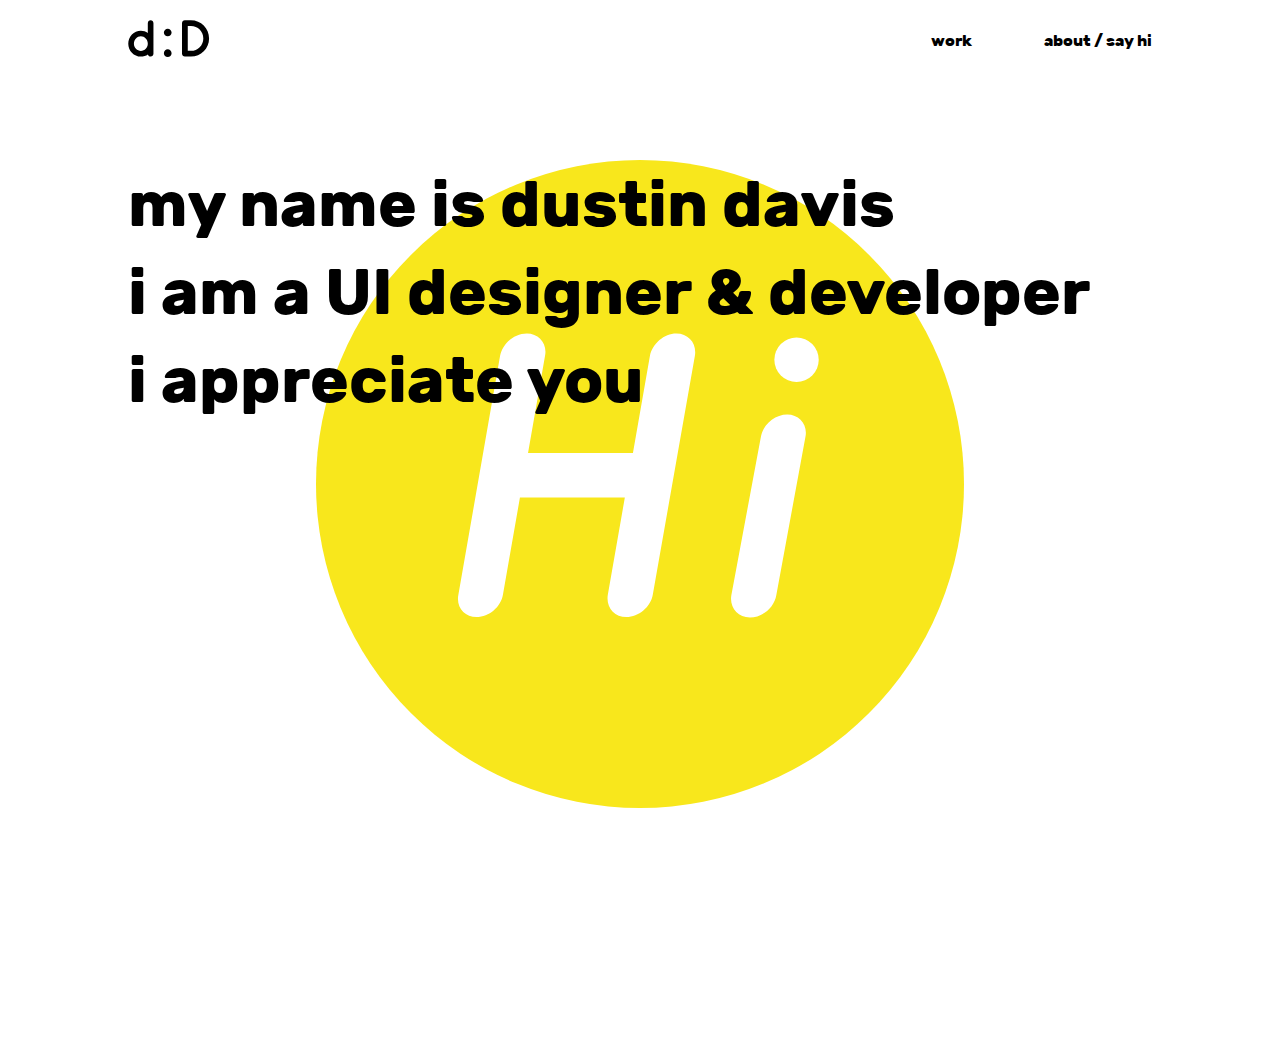
==== commit 06a0deae: "refactor homepage hero text and spacing" ====
--- a/index.html
+++ b/index.html
@@ -839,30 +839,30 @@
         </div>
       </div>
     </header>
-
-    <section>
-      <div class="splash-bg-hi">
-        <svg version="1.1" id="Layer_2" xmlns="http://www.w3.org/2000/svg" xmlns:xlink="http://www.w3.org/1999/xlink" x="0px" y="0px" width="100%" height="100%" viewBox="0 0 480 480" enable-background="new 0 0 480 480" xml:space="preserve">
-          <circle fill="#F8E71C" cx="240" cy="240" r="240"/>
-          <g>
-            <path fill="#FFFFFF" d="M151.064,250.041l-12.6,72.002c-1.5,9-10.2,16.5-19.5,16.5c-9,0-15.3-7.5-13.5-16.5l30.9-177.002
-            c1.8-9,10.5-16.5,19.8-16.5c9,0,15.3,7.5,13.5,16.5l-12.6,72.001h77.7l12.601-72.001c1.8-9,10.5-16.5,19.5-16.5
-            c9.3,0,15.3,7.5,13.8,16.5l-31.2,177.002c-1.5,9-10.5,16.5-19.5,16.5c-9.3,0-15.3-7.5-13.8-16.5l12.6-72.002H151.064z"/>
+    <div class="container">
+      <section>
+        <div class="splash-bg-hi">
+          <svg version="1.1" id="Layer_2" xmlns="http://www.w3.org/2000/svg" xmlns:xlink="http://www.w3.org/1999/xlink" x="0px" y="0px" width="100%" height="100%" viewBox="0 0 480 480" enable-background="new 0 0 480 480" xml:space="preserve">
+            <circle fill="#F8E71C" cx="240" cy="240" r="240"/>
             <g>
-              <path fill="#FFFFFF" d="M329.563,205.042c1.5-9,10.2-16.501,19.5-16.501c9,0,15.301,7.501,13.5,16.501l-21.6,117.3
-              c-1.5,9-10.2,16.5-19.501,16.5c-9.3,0-15.3-7.5-13.8-16.5L329.563,205.042z"/>
-              <circle fill="#FFFFFF" cx="355.957" cy="147.957" r="16.437"/>
+              <path fill="#FFFFFF" d="M151.064,250.041l-12.6,72.002c-1.5,9-10.2,16.5-19.5,16.5c-9,0-15.3-7.5-13.5-16.5l30.9-177.002
+              c1.8-9,10.5-16.5,19.8-16.5c9,0,15.3,7.5,13.5,16.5l-12.6,72.001h77.7l12.601-72.001c1.8-9,10.5-16.5,19.5-16.5
+              c9.3,0,15.3,7.5,13.8,16.5l-31.2,177.002c-1.5,9-10.5,16.5-19.5,16.5c-9.3,0-15.3-7.5-13.8-16.5l12.6-72.002H151.064z"/>
+              <g>
+                <path fill="#FFFFFF" d="M329.563,205.042c1.5-9,10.2-16.501,19.5-16.501c9,0,15.301,7.501,13.5,16.501l-21.6,117.3
+                c-1.5,9-10.2,16.5-19.501,16.5c-9.3,0-15.3-7.5-13.8-16.5L329.563,205.042z"/>
+                <circle fill="#FFFFFF" cx="355.957" cy="147.957" r="16.437"/>
+              </g>
             </g>
-          </g>
-        </svg>
-      </div>
-      <div class="splash-heading">
-        <h1>my name is dustin davis</h1>
-        <h1>i am a UI designer & developer</h1>
-        <h1>i appreciate you</h1>
-      </div>
-    </section>
-
+          </svg>
+        </div>
+        <div class="splash-heading">
+          <h1>my name is dustin davis</h1>
+          <h1>i am a UI designer & developer</h1>
+          <h1>i appreciate you</h1>
+        </div>
+      </section>
+    </div>
     <footer>
     </footer>
 
--- a/css/style.css
+++ b/css/style.css
@@ -77,7 +77,8 @@
   background: #F8E71C; }
 
 header {
-  height: 80px;
+  min-height: 80px;
+  padding: 1rem;
   width: 100%;
   display: flex;
   align-items: center;
@@ -100,10 +101,16 @@
 
 .ddlogo {
   width: auto;
-  height: 40px;
+  height: 2.5rem;
   display: flex;
   align-items: center;
   z-index: 10; }
+  @media (min-width: 768px) and (max-width: 1023px) {
+    .ddlogo {
+      height: 5rem; } }
+  @media (min-width: 320px) and (max-width: 767px) {
+    .ddlogo {
+      height: 5rem; } }
 
 .nav {
   display: flex;
@@ -117,16 +124,18 @@
     .nav a p {
       font-family: "Rubik Bold";
       font-size: 1rem; }
-    @media (min-width: 320px) and (max-width: 767px) {
-      .nav a p {
-        font-family: "Rubik Bold";
-        font-size: 1.5rem; } }
+      @media (min-width: 768px) and (max-width: 1023px) {
+        .nav a p {
+          font-size: 1.5rem; } }
+      @media (min-width: 320px) and (max-width: 767px) {
+        .nav a p {
+          font-size: 2.5rem; } }
 
 section {
   position: relative;
   height: 80vh;
   width: 100%;
-  top: 80px; }
+  margin-top: 10rem; }
 
 .splash-bg-hi {
   position: absolute;
@@ -138,25 +147,16 @@
   z-index: -10; }
 
 .splash-heading {
-  position: absolute;
-  left: 50%;
-  top: 20vh; }
-  @media (min-width: 1024px) {
-    .splash-heading {
-      margin-left: -400px; } }
-  @media (min-width: 768px) and (max-width: 1023px) {
-    .splash-heading {
-      margin-left: -350px; }
-      .splash-heading h1 {
-        font-size: 3.45rem; } }
-  @media (min-width: 320px) and (max-width: 767px) {
-    .splash-heading {
-      margin-left: -160px; }
-      .splash-heading h1 {
-        font-size: 2.5rem;
-        line-height: 3rem;
-        margin-bottom: 1rem;
-        top: 20vh; } }
+  margin-top: 5rem; }
+  @media (min-width: 768px) and (max-width: 1023px) {
+    .splash-heading h1 {
+      font-size: 3.45rem; } }
+  @media (min-width: 320px) and (max-width: 767px) {
+    .splash-heading h1 {
+      font-size: 2.5rem;
+      line-height: 3rem;
+      margin-bottom: 1rem;
+      top: 20vh; } }
 
 .profile {
   display: flex;
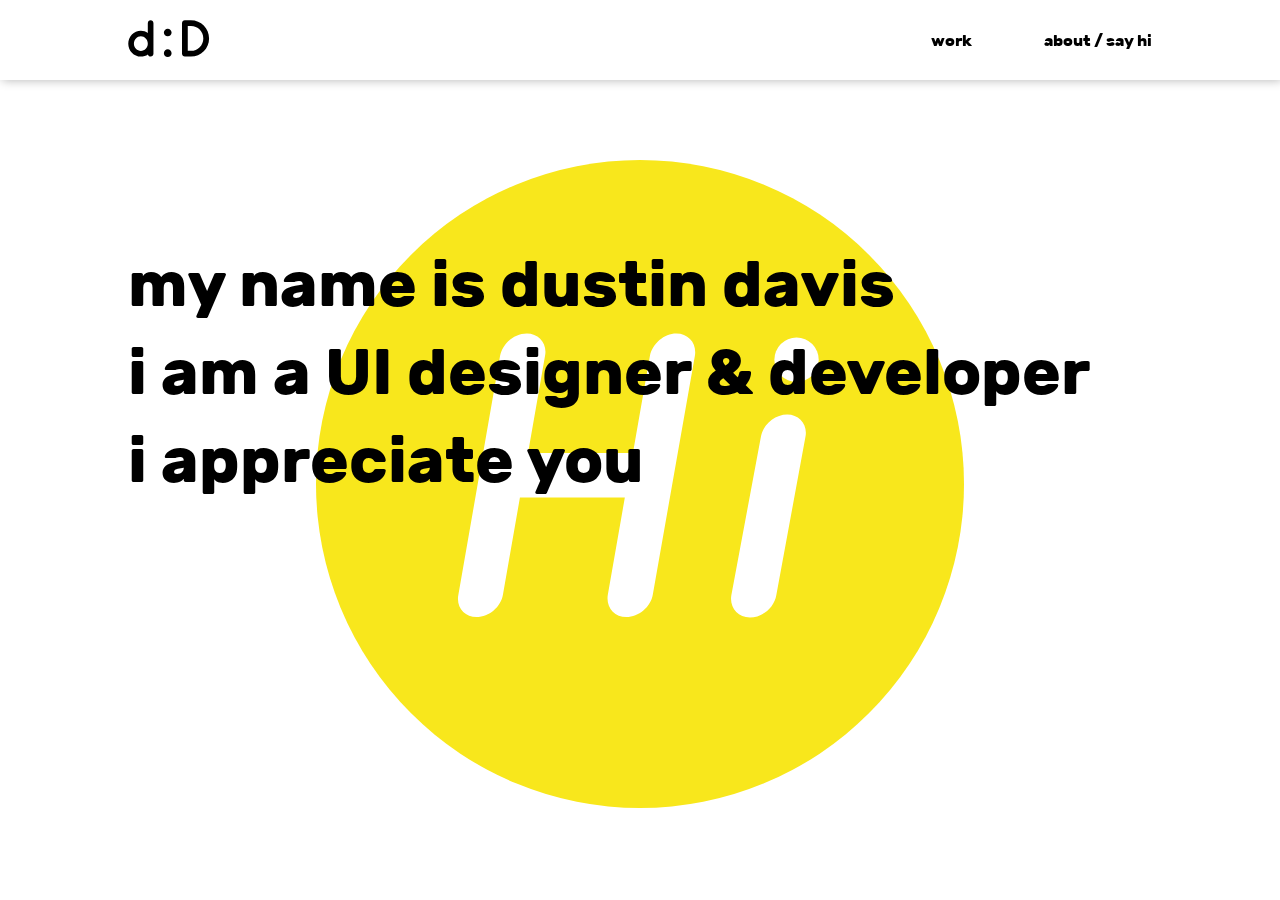
==== commit 6ce29c3e: "refactor project animation to fade instead of scroll" ====
--- a/index.html
+++ b/index.html
@@ -866,7 +866,7 @@
     <footer>
     </footer>
 
-    <script src="js/jquery-2.2.3.js" type="text/javascript"></script>
+    <script src="js/jquery-3.3.1.js" type="text/javascript"></script>
     <script src="js/script.js" type="text/javascript"></script>
   </body>
 </html>
--- a/css/style.css
+++ b/css/style.css
@@ -86,7 +86,8 @@
   top: 0;
   background: white;
   transition: all 0.3s ease-in-out;
-  z-index: 2; }
+  z-index: 2;
+  box-shadow: 2px 0px 10px 0px rgba(0, 0, 0, 0.3); }
 
 .hidden {
   transform: translateY(-100%); }
@@ -135,7 +136,7 @@
   position: relative;
   height: 80vh;
   width: 100%;
-  margin-top: 10rem; }
+  padding-top: 10rem; }
 
 .splash-bg-hi {
   position: absolute;
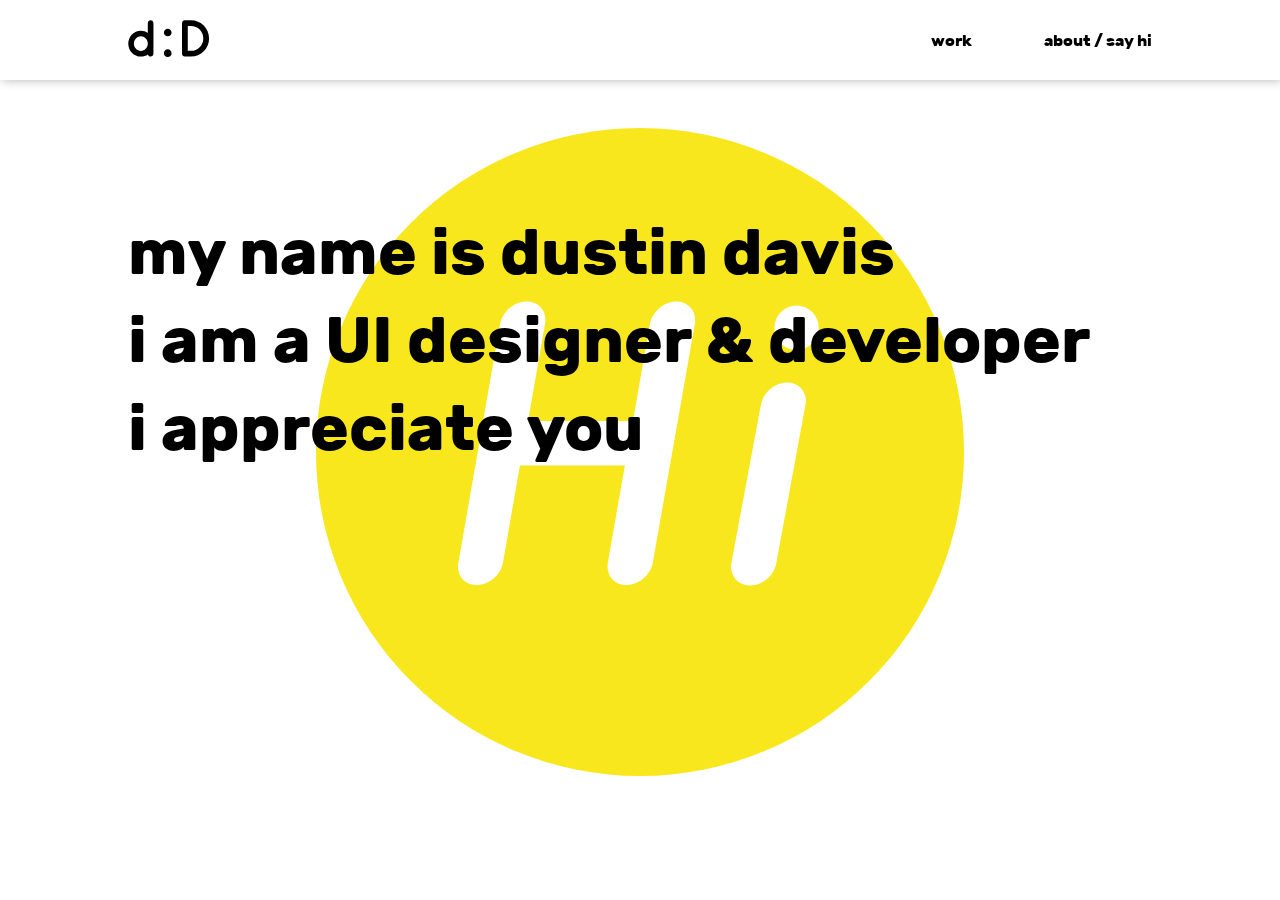
==== commit 8bde753b: "finish refactor project animation by fixing header" ====
--- a/index.html
+++ b/index.html
@@ -5,7 +5,7 @@
     <title></title>
     <link rel="stylesheet" href="css/style.css" media="screen" title="no title" charset="utf-8">
   </head>
-  <body>
+  <body class="home">
     <div class="splash-animations container">
       <svg class="squigglemouth"version="1.1" id="Layer_1" xmlns="http://www.w3.org/2000/svg" xmlns:xlink="http://www.w3.org/1999/xlink" x="0px" y="0px"
       width="400px" height="400px" viewBox="0 0 200 200" enable-background="new 0 0 200 200" xml:space="preserve">
--- a/css/style.css
+++ b/css/style.css
@@ -86,7 +86,7 @@
   top: 0;
   background: white;
   transition: all 0.3s ease-in-out;
-  z-index: 2;
+  z-index: 3;
   box-shadow: 2px 0px 10px 0px rgba(0, 0, 0, 0.3); }
 
 .hidden {
@@ -135,8 +135,12 @@
 section {
   position: relative;
   height: 80vh;
-  width: 100%;
-  padding-top: 10rem; }
+  width: 100%; }
+  .about section {
+    height: auto;
+    margin-top: 8rem; }
+  .home section {
+    padding-top: 8rem; }
 
 .splash-bg-hi {
   position: absolute;
@@ -249,7 +253,7 @@
 
 .projects-nav {
   width: 20%;
-  margin-top: 80px; }
+  margin-top: 8rem; }
   .projects-nav ul {
     position: fixed;
     color: red; }
@@ -272,7 +276,6 @@
       width: 100%; } }
 
 .desktop-mock {
-  margin-bottom: 6rem;
   width: 100%; }
   .desktop-mock img {
     margin-bottom: 2rem;
@@ -285,6 +288,7 @@
 
 .project-header {
   display: flex;
+  padding-top: 8rem;
   width: 100%; }
 
 .project-links {
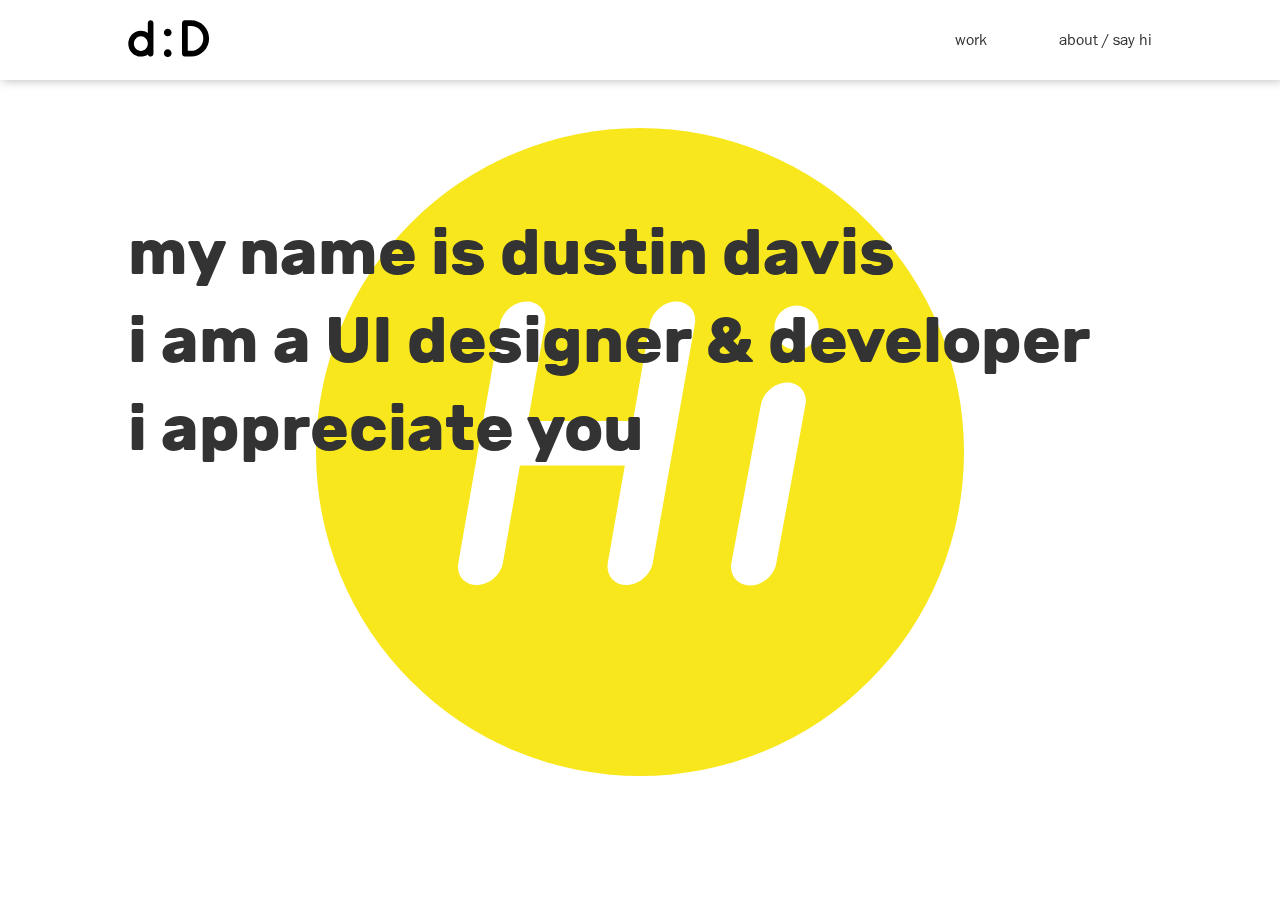
==== commit 5643d6fd: "add print styling and style cv" ====
--- a/index.html
+++ b/index.html
@@ -833,8 +833,8 @@
             </svg>
           </a>
           <div class="nav">
-            <a href="work.html"><p>work</p></a>
-            <a href="about.html"><p>about / say hi</p></a>
+            <p><a href="work.html">work</a></p>
+            <p><a href="about.html">about / say hi</a></p>
           </div>
         </div>
       </div>
--- a/css/style.css
+++ b/css/style.css
@@ -6,7 +6,8 @@
   margin: 0;
   list-style: none;
   text-decoration: none;
-  color: #000000; }
+  color: #333;
+  font-family: "Franklin Book"; }
 
 html {
   width: 100vw;
@@ -65,6 +66,8 @@
 li {
   font-family: "Franklin Book";
   font-size: 0.9rem; }
+  li a .active {
+    background: #F8E71C; }
   li a:hover {
     background: #F8E71C; }
 
@@ -88,6 +91,9 @@
   transition: all 0.3s ease-in-out;
   z-index: 3;
   box-shadow: 2px 0px 10px 0px rgba(0, 0, 0, 0.3); }
+  @media print {
+    header {
+      display: none; } }
 
 .hidden {
   transform: translateY(-100%); }
@@ -119,18 +125,19 @@
   width: 70%;
   height: 100%;
   z-index: 11; }
-  .nav a {
-    margin-left: 10%;
-    z-index: 10; }
-    .nav a p {
-      font-family: "Rubik Bold";
-      font-size: 1rem; }
-      @media (min-width: 768px) and (max-width: 1023px) {
-        .nav a p {
-          font-size: 1.5rem; } }
-      @media (min-width: 320px) and (max-width: 767px) {
-        .nav a p {
-          font-size: 2.5rem; } }
+  .nav p {
+    font-family: "Rubik Bold";
+    font-size: 1rem;
+    margin-left: 10%; }
+    @media (min-width: 768px) and (max-width: 1023px) {
+      .nav p {
+        font-size: 1.5rem; } }
+    @media (min-width: 320px) and (max-width: 767px) {
+      .nav p {
+        font-size: 2.5rem; } }
+    .nav p a {
+      z-index: 10;
+      display: block; }
 
 section {
   position: relative;
@@ -141,6 +148,13 @@
     margin-top: 8rem; }
   .home section {
     padding-top: 8rem; }
+  .cv section {
+    margin-top: 8rem; }
+    @media print {
+      .cv section {
+        margin-top: 0px;
+        padding-top: 0px;
+        height: 100vh; } }
 
 .splash-bg-hi {
   position: absolute;
@@ -255,8 +269,7 @@
   width: 20%;
   margin-top: 8rem; }
   .projects-nav ul {
-    position: fixed;
-    color: red; }
+    position: fixed; }
     .projects-nav ul li {
       font-size: 1rem; }
   @media (min-width: 768px) and (max-width: 1023px) {
@@ -297,6 +310,9 @@
   align-items: baseline;
   width: 80px;
   margin-left: 2rem; }
+  .project-links .fa {
+    font-size: 1.5rem;
+    padding-top: 0.25rem; }
 
 .project-details {
   display: flex;
@@ -313,12 +329,13 @@
     border-top: 2px solid black;
     border-bottom: 2px solid black;
     padding: 0.3rem 0.5rem;
-    color: black;
+    color: #333;
     width: 100%;
     text-align: center;
     margin-bottom: 0.8rem; }
   .project-util ul {
-    margin: 0 1rem; }
+    width: 50%;
+    float: left; }
     .project-util ul li {
       margin: 0.3rem 0; }
 
@@ -328,6 +345,32 @@
 #invision-collab {
   margin-top: -100px;
   margin-left: calc(50% - 250px); }
+
+.cv h4 {
+  margin-top: 2rem;
+  margin-bottom: 0.75rem;
+  font-family: "Rubik";
+  text-transform: lowercase;
+  background: #fcf498;
+  width: fit-content;
+  padding: 0.25rem 0.5rem;
+  margin-left: -0.5rem; }
+.cv ul {
+  margin-bottom: 1.5rem; }
+.cv strong {
+  font-family: "Franklin Demi";
+  padding-bottom: 0.25rem;
+  display: block; }
+.cv .row {
+  display: flex; }
+.cv .col-4 {
+  width: 33%; }
+  .cv .col-4 ul {
+    margin-bottom: 0rem; }
+.cv .col-2 {
+  width: 50%; }
+.cv .ddlogo {
+  width: 100px; }
 
 /* Slider */
 .slick-slider {
